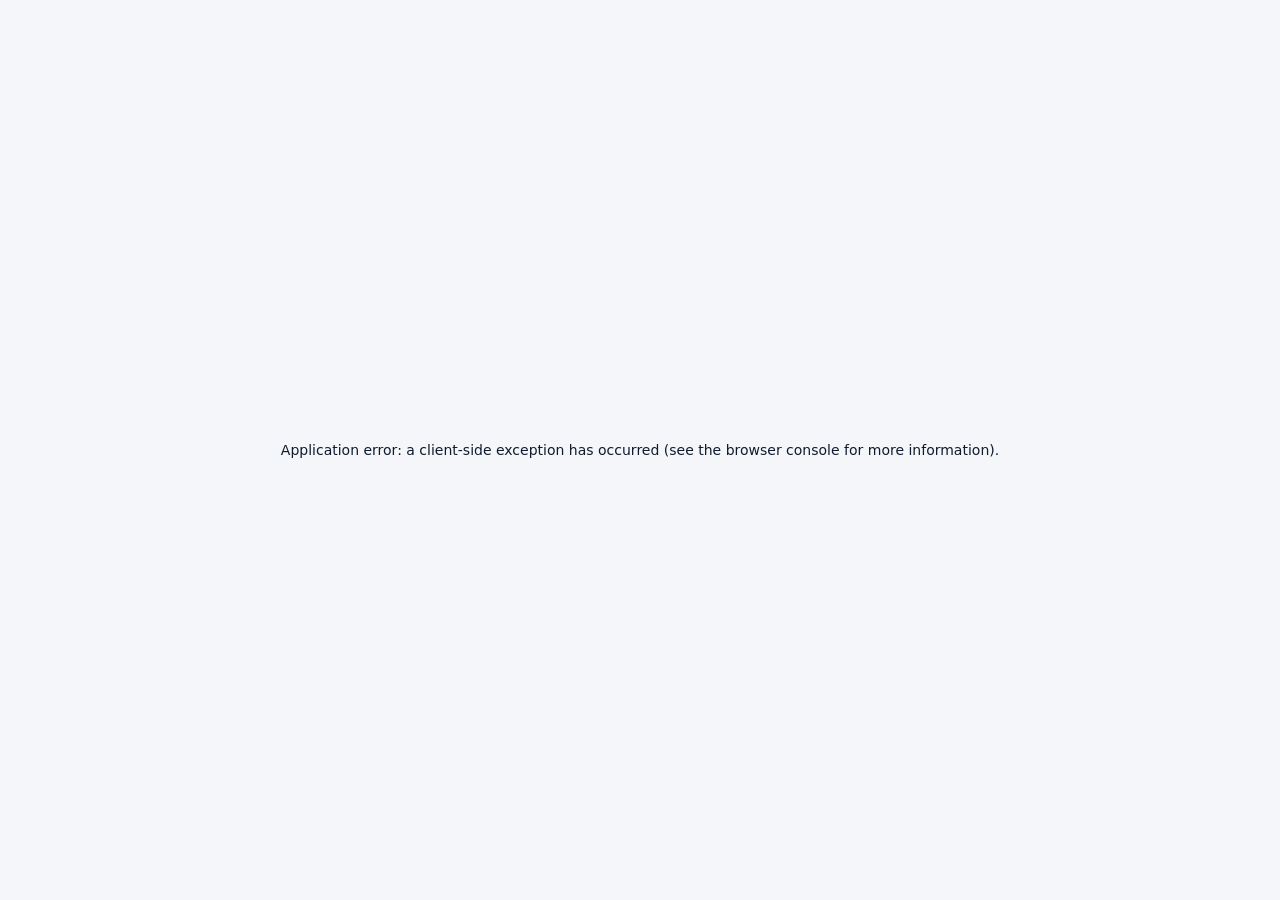
==== GestorFPQRS — Gestión de Casos Financieros.html @ 2f2c020e "login" ====
<!DOCTYPE html>
<!-- saved from url=(0059)https://fpqrslab.estrategiasegura.com/case-management-inbox -->
<html lang="es" class="__variable_a11773"><head><meta http-equiv="Content-Type" content="text/html; charset=UTF-8"><meta name="viewport" content="width=device-width, initial-scale=1"><link rel="preload" href="https://fpqrslab.estrategiasegura.com/_next/static/media/636a5ac981f94f8b-s.p.woff2" as="font" crossorigin="" type="font/woff2"><link rel="preload" as="image" imagesrcset="/_next/image?url=%2Fassets%2Fimages%2Fapp_logo.png&amp;w=32&amp;q=85 1x, /_next/image?url=%2Fassets%2Fimages%2Fapp_logo.png&amp;w=64&amp;q=85 2x"><link rel="stylesheet" href="./GestorFPQRS — Gestión de Casos Financieros_files/644c2c38c0be1886.css" data-precedence="next"><link rel="preload" as="script" fetchpriority="low" href="./GestorFPQRS — Gestión de Casos Financieros_files/webpack-1c0bdf33482018d6.js.descarga"><script src="./GestorFPQRS — Gestión de Casos Financieros_files/4bd1b696-4bf0c4974950e890.js.descarga" async=""></script><script src="./GestorFPQRS — Gestión de Casos Financieros_files/517-26c36d211543a0f2.js.descarga" async=""></script><script src="./GestorFPQRS — Gestión de Casos Financieros_files/main-app-c98ea899260222ab.js.descarga" async=""></script><script src="./GestorFPQRS — Gestión de Casos Financieros_files/837-078e3caa2aa4d995.js.descarga" async=""></script><script src="./GestorFPQRS — Gestión de Casos Financieros_files/not-found-53e344acbd4dc139.js.descarga" async=""></script><script src="./GestorFPQRS — Gestión de Casos Financieros_files/58-d23143e69ac09919.js.descarga" async=""></script><script type="module" async="" src="./GestorFPQRS — Gestión de Casos Financieros_files/rocket-web.js.descarga"></script><meta name="next-size-adjust" content=""><title>GestorFPQRS — Gestión de Casos Financieros</title><meta name="description" content="Sistema de gestión FPQRS para entidades financieras y cooperativas. Registre, asigne y cierre casos con trazabilidad completa y control de SLA."><link rel="icon" href="https://fpqrslab.estrategiasegura.com/favicon.ico" type="image/x-icon"><script src="./GestorFPQRS — Gestión de Casos Financieros_files/polyfills-42372ed130431b0a.js.descarga" nomodule=""></script><script src="chrome-extension://liecbddmkiiihnedobmlmillhodjkdmb/js/recordConsoleEvents.js"></script><style data-styled="active" data-styled-version="5.3.10"></style></head><body class="__className_a11773" data-demoway-document-id="ugjpzle4yl3glqmfni6zlri9"><div class="flex h-screen overflow-hidden bg-background"><aside class="flex flex-col bg-primary text-primary-foreground sidebar-transition shrink-0 relative z-20" style="width: 240px;"><div class="flex items-center gap-3 px-4 py-5 border-b border-white/10 overflow-hidden"><div class="shrink-0"><div class="flex items-center"><img alt="Logo" width="32" height="32" decoding="async" data-nimg="1" class="flex-shrink-0" style="color:transparent" srcset="/_next/image?url=%2Fassets%2Fimages%2Fapp_logo.png&amp;w=32&amp;q=85 1x, /_next/image?url=%2Fassets%2Fimages%2Fapp_logo.png&amp;w=64&amp;q=85 2x" src="./GestorFPQRS — Gestión de Casos Financieros_files/image"></div></div><span class="font-bold text-base tracking-tight whitespace-nowrap text-primary-foreground">GestorFPQRS</span></div><nav class="flex-1 py-4 overflow-hidden"><div class="mb-4"><p class="text-[10px] font-600 tracking-widest uppercase text-white/40 px-4 mb-2">Operación</p><a class="flex items-center gap-3 mx-2 px-3 py-2.5 rounded-lg mb-0.5 transition-all duration-150 relative group bg-white/15 text-white font-600" href="https://fpqrslab.estrategiasegura.com/case-management-inbox"><span class="shrink-0"><svg xmlns="http://www.w3.org/2000/svg" width="20" height="20" viewBox="0 0 24 24" fill="none" stroke="currentColor" stroke-width="2" stroke-linecap="round" stroke-linejoin="round" class="lucide lucide-folder-open" aria-hidden="true"><path d="m6 14 1.5-2.9A2 2 0 0 1 9.24 10H20a2 2 0 0 1 1.94 2.5l-1.54 6a2 2 0 0 1-1.95 1.5H4a2 2 0 0 1-2-2V5a2 2 0 0 1 2-2h3.9a2 2 0 0 1 1.69.9l.81 1.2a2 2 0 0 0 1.67.9H18a2 2 0 0 1 2 2v2"></path></svg></span><span class="text-sm whitespace-nowrap overflow-hidden text-ellipsis">Bandeja de Casos</span><span class="ml-auto bg-red-500 text-white text-[10px] font-700 rounded-full min-w-[18px] h-[18px] flex items-center justify-center px-1">5</span></a><a class="flex items-center gap-3 mx-2 px-3 py-2.5 rounded-lg mb-0.5 transition-all duration-150 relative group text-white/70 hover:bg-white/8 hover:text-white" href="https://fpqrslab.estrategiasegura.com/case-detail"><span class="shrink-0"><svg xmlns="http://www.w3.org/2000/svg" width="20" height="20" viewBox="0 0 24 24" fill="none" stroke="currentColor" stroke-width="2" stroke-linecap="round" stroke-linejoin="round" class="lucide lucide-file-text" aria-hidden="true"><path d="M6 22a2 2 0 0 1-2-2V4a2 2 0 0 1 2-2h8a2.4 2.4 0 0 1 1.704.706l3.588 3.588A2.4 2.4 0 0 1 20 8v12a2 2 0 0 1-2 2z"></path><path d="M14 2v5a1 1 0 0 0 1 1h5"></path><path d="M10 9H8"></path><path d="M16 13H8"></path><path d="M16 17H8"></path></svg></span><span class="text-sm whitespace-nowrap overflow-hidden text-ellipsis">Detalle de Caso</span></a><a class="flex items-center gap-3 mx-2 px-3 py-2.5 rounded-lg mb-0.5 transition-all duration-150 relative group text-white/70 hover:bg-white/8 hover:text-white" href="https://fpqrslab.estrategiasegura.com/fpqrs-registration-form"><span class="shrink-0"><svg xmlns="http://www.w3.org/2000/svg" width="20" height="20" viewBox="0 0 24 24" fill="none" stroke="currentColor" stroke-width="2" stroke-linecap="round" stroke-linejoin="round" class="lucide lucide-list-checks" aria-hidden="true"><path d="M13 5h8"></path><path d="M13 12h8"></path><path d="M13 19h8"></path><path d="m3 17 2 2 4-4"></path><path d="m3 7 2 2 4-4"></path></svg></span><span class="text-sm whitespace-nowrap overflow-hidden text-ellipsis">Registrar FPQRS</span></a><a class="flex items-center gap-3 mx-2 px-3 py-2.5 rounded-lg mb-0.5 transition-all duration-150 relative group text-white/70 hover:bg-white/8 hover:text-white" href="https://fpqrslab.estrategiasegura.com/operator-case-creation"><span class="shrink-0"><svg xmlns="http://www.w3.org/2000/svg" width="20" height="20" viewBox="0 0 24 24" fill="none" stroke="currentColor" stroke-width="2" stroke-linecap="round" stroke-linejoin="round" class="lucide lucide-square-plus" aria-hidden="true"><rect width="18" height="18" x="3" y="3" rx="2"></rect><path d="M8 12h8"></path><path d="M12 8v8"></path></svg></span><span class="text-sm whitespace-nowrap overflow-hidden text-ellipsis">Crear Caso (Operador)</span></a><a class="flex items-center gap-3 mx-2 px-3 py-2.5 rounded-lg mb-0.5 transition-all duration-150 relative group text-white/70 hover:bg-white/8 hover:text-white" href="https://fpqrslab.estrategiasegura.com/metrics"><span class="shrink-0"><svg xmlns="http://www.w3.org/2000/svg" width="20" height="20" viewBox="0 0 24 24" fill="none" stroke="currentColor" stroke-width="2" stroke-linecap="round" stroke-linejoin="round" class="lucide lucide-chart-no-axes-column" aria-hidden="true"><path d="M5 21v-6"></path><path d="M12 21V3"></path><path d="M19 21V9"></path></svg></span><span class="text-sm whitespace-nowrap overflow-hidden text-ellipsis">Métricas</span></a><a class="flex items-center gap-3 mx-2 px-3 py-2.5 rounded-lg mb-0.5 transition-all duration-150 relative group text-white/70 hover:bg-white/8 hover:text-white" href="https://fpqrslab.estrategiasegura.com/analytics"><span class="shrink-0"><svg xmlns="http://www.w3.org/2000/svg" width="20" height="20" viewBox="0 0 24 24" fill="none" stroke="currentColor" stroke-width="2" stroke-linecap="round" stroke-linejoin="round" class="lucide lucide-trending-up" aria-hidden="true"><path d="M16 7h6v6"></path><path d="m22 7-8.5 8.5-5-5L2 17"></path></svg></span><span class="text-sm whitespace-nowrap overflow-hidden text-ellipsis">Analítica</span></a><a class="flex items-center gap-3 mx-2 px-3 py-2.5 rounded-lg mb-0.5 transition-all duration-150 relative group text-white/70 hover:bg-white/8 hover:text-white" href="https://fpqrslab.estrategiasegura.com/case-export"><span class="shrink-0"><svg xmlns="http://www.w3.org/2000/svg" width="20" height="20" viewBox="0 0 24 24" fill="none" stroke="currentColor" stroke-width="2" stroke-linecap="round" stroke-linejoin="round" class="lucide lucide-download" aria-hidden="true"><path d="M12 15V3"></path><path d="M21 15v4a2 2 0 0 1-2 2H5a2 2 0 0 1-2-2v-4"></path><path d="m7 10 5 5 5-5"></path></svg></span><span class="text-sm whitespace-nowrap overflow-hidden text-ellipsis">Exportar Casos</span></a></div><div class="mb-4"><p class="text-[10px] font-600 tracking-widest uppercase text-white/40 px-4 mb-2">Administración</p><a class="flex items-center gap-3 mx-2 px-3 py-2.5 rounded-lg mb-0.5 transition-all duration-150 relative group text-white/70 hover:bg-white/8 hover:text-white" href="https://fpqrslab.estrategiasegura.com/audit-trail"><span class="shrink-0"><svg xmlns="http://www.w3.org/2000/svg" width="20" height="20" viewBox="0 0 24 24" fill="none" stroke="currentColor" stroke-width="2" stroke-linecap="round" stroke-linejoin="round" class="lucide lucide-shield-check" aria-hidden="true"><path d="M20 13c0 5-3.5 7.5-7.66 8.95a1 1 0 0 1-.67-.01C7.5 20.5 4 18 4 13V6a1 1 0 0 1 1-1c2 0 4.5-1.2 6.24-2.72a1.17 1.17 0 0 1 1.52 0C14.51 3.81 17 5 19 5a1 1 0 0 1 1 1z"></path><path d="m9 12 2 2 4-4"></path></svg></span><span class="text-sm whitespace-nowrap overflow-hidden text-ellipsis">Auditoría</span></a><a class="flex items-center gap-3 mx-2 px-3 py-2.5 rounded-lg mb-0.5 transition-all duration-150 relative group text-white/70 hover:bg-white/8 hover:text-white" href="https://fpqrslab.estrategiasegura.com/parameter-administration"><span class="shrink-0"><svg xmlns="http://www.w3.org/2000/svg" width="20" height="20" viewBox="0 0 24 24" fill="none" stroke="currentColor" stroke-width="2" stroke-linecap="round" stroke-linejoin="round" class="lucide lucide-settings" aria-hidden="true"><path d="M9.671 4.136a2.34 2.34 0 0 1 4.659 0 2.34 2.34 0 0 0 3.319 1.915 2.34 2.34 0 0 1 2.33 4.033 2.34 2.34 0 0 0 0 3.831 2.34 2.34 0 0 1-2.33 4.033 2.34 2.34 0 0 0-3.319 1.915 2.34 2.34 0 0 1-4.659 0 2.34 2.34 0 0 0-3.32-1.915 2.34 2.34 0 0 1-2.33-4.033 2.34 2.34 0 0 0 0-3.831A2.34 2.34 0 0 1 6.35 6.051a2.34 2.34 0 0 0 3.319-1.915"></path><circle cx="12" cy="12" r="3"></circle></svg></span><span class="text-sm whitespace-nowrap overflow-hidden text-ellipsis">Parametrización</span></a><a class="flex items-center gap-3 mx-2 px-3 py-2.5 rounded-lg mb-0.5 transition-all duration-150 relative group text-white/70 hover:bg-white/8 hover:text-white" href="https://fpqrslab.estrategiasegura.com/parametros-alternativos"><span class="shrink-0"><svg xmlns="http://www.w3.org/2000/svg" width="20" height="20" viewBox="0 0 24 24" fill="none" stroke="currentColor" stroke-width="2" stroke-linecap="round" stroke-linejoin="round" class="lucide lucide-flask-conical" aria-hidden="true"><path d="M14 2v6a2 2 0 0 0 .245.96l5.51 10.08A2 2 0 0 1 18 22H6a2 2 0 0 1-1.755-2.96l5.51-10.08A2 2 0 0 0 10 8V2"></path><path d="M6.453 15h11.094"></path><path d="M8.5 2h7"></path></svg></span><span class="text-sm whitespace-nowrap overflow-hidden text-ellipsis">Parámetros Alt.</span></a><a class="flex items-center gap-3 mx-2 px-3 py-2.5 rounded-lg mb-0.5 transition-all duration-150 relative group text-white/70 hover:bg-white/8 hover:text-white" href="https://fpqrslab.estrategiasegura.com/modelo-categoria-responsable"><span class="shrink-0"><svg xmlns="http://www.w3.org/2000/svg" width="20" height="20" viewBox="0 0 24 24" fill="none" stroke="currentColor" stroke-width="2" stroke-linecap="round" stroke-linejoin="round" class="lucide lucide-book-open" aria-hidden="true"><path d="M12 7v14"></path><path d="M3 18a1 1 0 0 1-1-1V4a1 1 0 0 1 1-1h5a4 4 0 0 1 4 4 4 4 0 0 1 4-4h5a1 1 0 0 1 1 1v13a1 1 0 0 1-1 1h-6a3 3 0 0 0-3 3 3 3 0 0 0-3-3z"></path></svg></span><span class="text-sm whitespace-nowrap overflow-hidden text-ellipsis">Modelo Cat. Resp.</span></a></div></nav><div class="border-t border-white/10 p-3 space-y-1"><button class="flex items-center gap-3 w-full px-3 py-2.5 rounded-lg text-white/70 hover:bg-white/8 hover:text-white transition-all duration-150 group relative"><svg xmlns="http://www.w3.org/2000/svg" width="18" height="18" viewBox="0 0 24 24" fill="none" stroke="currentColor" stroke-width="2" stroke-linecap="round" stroke-linejoin="round" class="lucide lucide-bell shrink-0" aria-hidden="true"><path d="M10.268 21a2 2 0 0 0 3.464 0"></path><path d="M3.262 15.326A1 1 0 0 0 4 17h16a1 1 0 0 0 .74-1.673C19.41 13.956 18 12.499 18 8A6 6 0 0 0 6 8c0 4.499-1.411 5.956-2.738 7.326"></path></svg><span class="text-sm">Notificaciones</span></button><div class="flex items-center gap-3 px-3 py-2.5 overflow-hidden"><div class="w-7 h-7 rounded-full bg-white/20 flex items-center justify-center shrink-0"><svg xmlns="http://www.w3.org/2000/svg" width="14" height="14" viewBox="0 0 24 24" fill="none" stroke="currentColor" stroke-width="2" stroke-linecap="round" stroke-linejoin="round" class="lucide lucide-user text-white" aria-hidden="true"><path d="M19 21v-2a4 4 0 0 0-4-4H9a4 4 0 0 0-4 4v2"></path><circle cx="12" cy="7" r="4"></circle></svg></div><div class="flex-1 min-w-0"><p class="text-xs font-600 text-white truncate">Sofía Martínez</p><p class="text-[10px] text-white/50 truncate">Administrador</p></div></div><a class="flex items-center gap-3 w-full px-3 py-2 rounded-lg text-white/60 hover:bg-white/8 hover:text-white transition-all duration-150 group relative" href="https://fpqrslab.estrategiasegura.com/sign-up-login-screen"><svg xmlns="http://www.w3.org/2000/svg" width="16" height="16" viewBox="0 0 24 24" fill="none" stroke="currentColor" stroke-width="2" stroke-linecap="round" stroke-linejoin="round" class="lucide lucide-log-out shrink-0" aria-hidden="true"><path d="m16 17 5-5-5-5"></path><path d="M21 12H9"></path><path d="M9 21H5a2 2 0 0 1-2-2V5a2 2 0 0 1 2-2h4"></path></svg><span class="text-xs">Cerrar sesión</span></a></div><button class="absolute -right-3 top-6 w-6 h-6 bg-card border border-border rounded-full flex items-center justify-center shadow-card hover:shadow-card-md transition-all duration-150 z-30" aria-label="Colapsar menú"><svg xmlns="http://www.w3.org/2000/svg" width="12" height="12" viewBox="0 0 24 24" fill="none" stroke="currentColor" stroke-width="2" stroke-linecap="round" stroke-linejoin="round" class="lucide lucide-chevron-left text-muted-foreground" aria-hidden="true"><path d="m15 18-6-6 6-6"></path></svg></button></aside><main class="flex-1 overflow-y-auto transition-all duration-300" style="min-width:0"><div class="px-6 py-6 max-w-screen-2xl mx-auto"><div class="flex items-start justify-between mb-6"><div><h1 class="text-2xl font-700 text-foreground">Bandeja de Casos</h1><p class="text-sm text-muted-foreground mt-0.5">Gestión de casos FPQRS — Actualizado: 07/05/2026 00:18</p></div><div class="flex items-center gap-2"><button class="flex items-center gap-2 border border-border bg-card text-muted-foreground px-3 py-2 rounded-lg text-sm font-500 hover:text-foreground hover:border-primary/40 transition-all"><svg xmlns="http://www.w3.org/2000/svg" width="14" height="14" viewBox="0 0 24 24" fill="none" stroke="currentColor" stroke-width="2" stroke-linecap="round" stroke-linejoin="round" class="lucide lucide-download" aria-hidden="true"><path d="M12 15V3"></path><path d="M21 15v4a2 2 0 0 1-2 2H5a2 2 0 0 1-2-2v-4"></path><path d="m7 10 5 5 5-5"></path></svg>Exportar</button><button class="flex items-center gap-2 border border-border bg-card text-muted-foreground px-3 py-2 rounded-lg text-sm font-500 hover:text-foreground hover:border-primary/40 transition-all"><svg xmlns="http://www.w3.org/2000/svg" width="14" height="14" viewBox="0 0 24 24" fill="none" stroke="currentColor" stroke-width="2" stroke-linecap="round" stroke-linejoin="round" class="lucide lucide-refresh-cw" aria-hidden="true"><path d="M3 12a9 9 0 0 1 9-9 9.75 9.75 0 0 1 6.74 2.74L21 8"></path><path d="M21 3v5h-5"></path><path d="M21 12a9 9 0 0 1-9 9 9.75 9.75 0 0 1-6.74-2.74L3 16"></path><path d="M8 16H3v5"></path></svg>Actualizar</button></div></div><div class="grid grid-cols-2 lg:grid-cols-4 gap-4 mb-6"><div class="bg-card rounded-xl border border-primary/20 shadow-card p-4 card-hover "><div class="flex items-start justify-between mb-3"><div class="w-9 h-9 rounded-lg bg-primary/8 flex items-center justify-center text-primary"><svg xmlns="http://www.w3.org/2000/svg" width="20" height="20" viewBox="0 0 24 24" fill="none" stroke="currentColor" stroke-width="2" stroke-linecap="round" stroke-linejoin="round" class="lucide lucide-folder" aria-hidden="true"><path d="M20 20a2 2 0 0 0 2-2V8a2 2 0 0 0-2-2h-7.9a2 2 0 0 1-1.69-.9L9.6 3.9A2 2 0 0 0 7.93 3H4a2 2 0 0 0-2 2v13a2 2 0 0 0 2 2Z"></path></svg></div></div><p class="text-2xl font-700 font-tabular text-primary">125</p><p class="text-xs font-600 text-foreground mt-0.5">Casos activos</p><p class="text-[11px] text-muted-foreground mt-0.5">En proceso de gestión</p></div><div class="bg-card rounded-xl border border-red-200 shadow-card p-4 card-hover ring-1 ring-red-200"><div class="flex items-start justify-between mb-3"><div class="w-9 h-9 rounded-lg bg-red-50 flex items-center justify-center text-red-600"><svg xmlns="http://www.w3.org/2000/svg" width="20" height="20" viewBox="0 0 24 24" fill="none" stroke="currentColor" stroke-width="2" stroke-linecap="round" stroke-linejoin="round" class="lucide lucide-triangle-alert" aria-hidden="true"><path d="m21.73 18-8-14a2 2 0 0 0-3.48 0l-8 14A2 2 0 0 0 4 21h16a2 2 0 0 0 1.73-3"></path><path d="M12 9v4"></path><path d="M12 17h.01"></path></svg></div><span class="w-2 h-2 rounded-full bg-red-500 animate-pulse"></span></div><p class="text-2xl font-700 font-tabular text-red-600">111</p><p class="text-xs font-600 text-foreground mt-0.5">SLA vencido</p><p class="text-[11px] text-muted-foreground mt-0.5">Requieren atención urgente</p></div><div class="bg-card rounded-xl border border-amber-200 shadow-card p-4 card-hover "><div class="flex items-start justify-between mb-3"><div class="w-9 h-9 rounded-lg bg-amber-50 flex items-center justify-center text-amber-600"><svg xmlns="http://www.w3.org/2000/svg" width="20" height="20" viewBox="0 0 24 24" fill="none" stroke="currentColor" stroke-width="2" stroke-linecap="round" stroke-linejoin="round" class="lucide lucide-clock" aria-hidden="true"><circle cx="12" cy="12" r="10"></circle><path d="M12 6v6l4 2"></path></svg></div></div><p class="text-2xl font-700 font-tabular text-amber-600">2</p><p class="text-xs font-600 text-foreground mt-0.5">Próximos a vencer</p><p class="text-[11px] text-muted-foreground mt-0.5">Vencen en las próximas 24 horas</p></div><div class="bg-card rounded-xl border border-green-200 shadow-card p-4 card-hover "><div class="flex items-start justify-between mb-3"><div class="w-9 h-9 rounded-lg bg-green-50 flex items-center justify-center text-accent"><svg xmlns="http://www.w3.org/2000/svg" width="20" height="20" viewBox="0 0 24 24" fill="none" stroke="currentColor" stroke-width="2" stroke-linecap="round" stroke-linejoin="round" class="lucide lucide-circle-check-big" aria-hidden="true"><path d="M21.801 10A10 10 0 1 1 17 3.335"></path><path d="m9 11 3 3L22 4"></path></svg></div></div><p class="text-2xl font-700 font-tabular text-accent">1</p><p class="text-xs font-600 text-foreground mt-0.5">Cerrados hoy</p><p class="text-[11px] text-muted-foreground mt-0.5">Resueltos en el día</p></div></div><div class="bg-card rounded-xl shadow-card border border-border mb-4"><div class="px-4 py-3 flex flex-wrap items-center gap-3 border-b border-border"><div class="relative flex-1 min-w-[200px]"><svg xmlns="http://www.w3.org/2000/svg" width="14" height="14" viewBox="0 0 24 24" fill="none" stroke="currentColor" stroke-width="2" stroke-linecap="round" stroke-linejoin="round" class="lucide lucide-search absolute left-3 top-1/2 -translate-y-1/2 text-muted-foreground" aria-hidden="true"><path d="m21 21-4.34-4.34"></path><circle cx="11" cy="11" r="8"></circle></svg><input type="text" placeholder="Buscar por radicado o nombre del asociado..." class="w-full h-9 pl-8 pr-3 rounded-lg border border-border bg-background text-sm text-foreground outline-none focus:border-primary focus:ring-1 focus:ring-primary/20" value=""></div><button class="flex items-center gap-2 px-3 py-2 rounded-lg border text-sm font-500 transition-all border-border text-muted-foreground hover:text-foreground"><svg xmlns="http://www.w3.org/2000/svg" width="14" height="14" viewBox="0 0 24 24" fill="none" stroke="currentColor" stroke-width="2" stroke-linecap="round" stroke-linejoin="round" class="lucide lucide-funnel" aria-hidden="true"><path d="M10 20a1 1 0 0 0 .553.895l2 1A1 1 0 0 0 14 21v-7a2 2 0 0 1 .517-1.341L21.74 4.67A1 1 0 0 0 21 3H3a1 1 0 0 0-.742 1.67l7.225 7.989A2 2 0 0 1 10 14z"></path></svg>Filtros</button></div><div class="overflow-x-auto"><table class="w-full"><thead><tr class="border-b border-border bg-muted/20"><th class="px-3 py-3 text-left text-[10px] font-600 uppercase tracking-wide text-muted-foreground whitespace-nowrap cursor-pointer hover:text-foreground select-none"><span class="flex items-center gap-1">Radicado<svg xmlns="http://www.w3.org/2000/svg" width="12" height="12" viewBox="0 0 24 24" fill="none" stroke="currentColor" stroke-width="2" stroke-linecap="round" stroke-linejoin="round" class="lucide lucide-chevron-down text-muted-foreground/40" aria-hidden="true"><path d="m6 9 6 6 6-6"></path></svg></span></th><th class="px-3 py-3 text-left text-[10px] font-600 uppercase tracking-wide text-muted-foreground whitespace-nowrap cursor-pointer hover:text-foreground select-none"><span class="flex items-center gap-1">Fecha Rad.<svg xmlns="http://www.w3.org/2000/svg" width="12" height="12" viewBox="0 0 24 24" fill="none" stroke="currentColor" stroke-width="2" stroke-linecap="round" stroke-linejoin="round" class="lucide lucide-chevron-down text-primary" aria-hidden="true"><path d="m6 9 6 6 6-6"></path></svg></span></th><th class="px-3 py-3 text-left text-[10px] font-600 uppercase tracking-wide text-muted-foreground whitespace-nowrap cursor-pointer hover:text-foreground select-none"><span class="flex items-center gap-1">Tipo<svg xmlns="http://www.w3.org/2000/svg" width="12" height="12" viewBox="0 0 24 24" fill="none" stroke="currentColor" stroke-width="2" stroke-linecap="round" stroke-linejoin="round" class="lucide lucide-chevron-down text-muted-foreground/40" aria-hidden="true"><path d="m6 9 6 6 6-6"></path></svg></span></th><th class="px-3 py-3 text-left text-[10px] font-600 uppercase tracking-wide text-muted-foreground whitespace-nowrap cursor-pointer hover:text-foreground select-none"><span class="flex items-center gap-1">Servicio<svg xmlns="http://www.w3.org/2000/svg" width="12" height="12" viewBox="0 0 24 24" fill="none" stroke="currentColor" stroke-width="2" stroke-linecap="round" stroke-linejoin="round" class="lucide lucide-chevron-down text-muted-foreground/40" aria-hidden="true"><path d="m6 9 6 6 6-6"></path></svg></span></th><th class="px-3 py-3 text-left text-[10px] font-600 uppercase tracking-wide text-muted-foreground whitespace-nowrap cursor-pointer hover:text-foreground select-none"><span class="flex items-center gap-1">Categoría<svg xmlns="http://www.w3.org/2000/svg" width="12" height="12" viewBox="0 0 24 24" fill="none" stroke="currentColor" stroke-width="2" stroke-linecap="round" stroke-linejoin="round" class="lucide lucide-chevron-down text-muted-foreground/40" aria-hidden="true"><path d="m6 9 6 6 6-6"></path></svg></span></th><th class="px-3 py-3 text-left text-[10px] font-600 uppercase tracking-wide text-muted-foreground whitespace-nowrap cursor-pointer hover:text-foreground select-none"><span class="flex items-center gap-1">Subcategoría<svg xmlns="http://www.w3.org/2000/svg" width="12" height="12" viewBox="0 0 24 24" fill="none" stroke="currentColor" stroke-width="2" stroke-linecap="round" stroke-linejoin="round" class="lucide lucide-chevron-down text-muted-foreground/40" aria-hidden="true"><path d="m6 9 6 6 6-6"></path></svg></span></th><th class="px-3 py-3 text-left text-[10px] font-600 uppercase tracking-wide text-muted-foreground whitespace-nowrap cursor-pointer hover:text-foreground select-none"><span class="flex items-center gap-1">Asociado<svg xmlns="http://www.w3.org/2000/svg" width="12" height="12" viewBox="0 0 24 24" fill="none" stroke="currentColor" stroke-width="2" stroke-linecap="round" stroke-linejoin="round" class="lucide lucide-chevron-down text-muted-foreground/40" aria-hidden="true"><path d="m6 9 6 6 6-6"></path></svg></span></th><th class="px-3 py-3 text-left text-[10px] font-600 uppercase tracking-wide text-muted-foreground whitespace-nowrap cursor-pointer hover:text-foreground select-none"><span class="flex items-center gap-1">Responsable<svg xmlns="http://www.w3.org/2000/svg" width="12" height="12" viewBox="0 0 24 24" fill="none" stroke="currentColor" stroke-width="2" stroke-linecap="round" stroke-linejoin="round" class="lucide lucide-chevron-down text-muted-foreground/40" aria-hidden="true"><path d="m6 9 6 6 6-6"></path></svg></span></th><th class="px-3 py-3 text-left text-[10px] font-600 uppercase tracking-wide text-muted-foreground whitespace-nowrap cursor-pointer hover:text-foreground select-none"><span class="flex items-center gap-1">Prioridad<svg xmlns="http://www.w3.org/2000/svg" width="12" height="12" viewBox="0 0 24 24" fill="none" stroke="currentColor" stroke-width="2" stroke-linecap="round" stroke-linejoin="round" class="lucide lucide-chevron-down text-muted-foreground/40" aria-hidden="true"><path d="m6 9 6 6 6-6"></path></svg></span></th><th class="px-3 py-3 text-left text-[10px] font-600 uppercase tracking-wide text-muted-foreground whitespace-nowrap cursor-pointer hover:text-foreground select-none"><span class="flex items-center gap-1">Estado<svg xmlns="http://www.w3.org/2000/svg" width="12" height="12" viewBox="0 0 24 24" fill="none" stroke="currentColor" stroke-width="2" stroke-linecap="round" stroke-linejoin="round" class="lucide lucide-chevron-down text-muted-foreground/40" aria-hidden="true"><path d="m6 9 6 6 6-6"></path></svg></span></th><th class="px-3 py-3 text-left text-[10px] font-600 uppercase tracking-wide text-muted-foreground whitespace-nowrap cursor-pointer hover:text-foreground select-none"><span class="flex items-center gap-1">Límite SLA<svg xmlns="http://www.w3.org/2000/svg" width="12" height="12" viewBox="0 0 24 24" fill="none" stroke="currentColor" stroke-width="2" stroke-linecap="round" stroke-linejoin="round" class="lucide lucide-chevron-down text-muted-foreground/40" aria-hidden="true"><path d="m6 9 6 6 6-6"></path></svg></span></th><th class="px-3 py-3 text-left text-[10px] font-600 uppercase tracking-wide text-muted-foreground whitespace-nowrap cursor-pointer hover:text-foreground select-none"><span class="flex items-center gap-1">Semáforo<svg xmlns="http://www.w3.org/2000/svg" width="12" height="12" viewBox="0 0 24 24" fill="none" stroke="currentColor" stroke-width="2" stroke-linecap="round" stroke-linejoin="round" class="lucide lucide-chevron-down text-muted-foreground/40" aria-hidden="true"><path d="m6 9 6 6 6-6"></path></svg></span></th><th class="px-3 py-3 text-right text-[10px] font-600 uppercase tracking-wide text-muted-foreground w-16">Acción</th></tr></thead><tbody><tr class="border-b border-border last:border-0 hover:bg-muted/30 transition-colors duration-100 "><td class="px-3 py-3"><span class="text-xs font-600 text-primary font-tabular whitespace-nowrap">FPQRS-2026-04758</span></td><td class="px-3 py-3"><span class="text-xs text-muted-foreground font-tabular whitespace-nowrap">07/05/2026</span></td><td class="px-3 py-3"><span class="inline-flex items-center font-500 rounded-full whitespace-nowrap text-[10px] px-1.5 py-0.5 bg-emerald-50 text-emerald-700">Felicitación</span></td><td class="px-3 py-3"><span class="text-xs text-foreground whitespace-nowrap">Atención al Asociado</span></td><td class="px-3 py-3"><span class="text-xs text-foreground">Atención Presencial</span></td><td class="px-3 py-3"><span class="text-xs text-muted-foreground max-w-[120px] block truncate" title="Felicitación por excelente atención">Felicitación por excelente atención</span></td><td class="px-3 py-3"><span class="text-xs text-foreground font-500 max-w-[140px] block truncate" title="Sandra Milena Aguirre Torres">Sandra Milena Aguirre Torres</span></td><td class="px-3 py-3"><span class="text-xs text-muted-foreground max-w-[130px] block truncate" title="Valentina Ospina Ríos">Valentina Ospina Ríos</span></td><td class="px-3 py-3"><span class="inline-flex items-center font-500 rounded-full whitespace-nowrap text-[10px] px-1.5 py-0.5 priority-baja">Baja</span></td><td class="px-3 py-3"><span class="inline-flex items-center font-500 rounded-full whitespace-nowrap text-[10px] px-1.5 py-0.5 status-cerrado">Cerrado</span></td><td class="px-3 py-3"><span class="text-xs font-tabular whitespace-nowrap text-muted-foreground">09/05/2026</span></td><td class="px-3 py-3"><span class="inline-flex items-center font-500 rounded-full whitespace-nowrap text-[10px] px-1.5 py-0.5 sla-gris"><span class="w-1.5 h-1.5 rounded-full mr-1.5 bg-slate-400"></span>Cerrado</span></td><td class="px-3 py-3"><a class="p-1.5 rounded-lg hover:bg-primary/10 text-muted-foreground hover:text-primary transition-all duration-150 inline-flex items-center justify-center" title="Ver detalle del caso" href="https://fpqrslab.estrategiasegura.com/case-detail"><svg xmlns="http://www.w3.org/2000/svg" width="14" height="14" viewBox="0 0 24 24" fill="none" stroke="currentColor" stroke-width="2" stroke-linecap="round" stroke-linejoin="round" class="lucide lucide-eye" aria-hidden="true"><path d="M2.062 12.348a1 1 0 0 1 0-.696 10.75 10.75 0 0 1 19.876 0 1 1 0 0 1 0 .696 10.75 10.75 0 0 1-19.876 0"></path><circle cx="12" cy="12" r="3"></circle></svg></a></td></tr><tr class="border-b border-border last:border-0 hover:bg-muted/30 transition-colors duration-100 bg-muted/10"><td class="px-3 py-3"><span class="text-xs font-600 text-primary font-tabular whitespace-nowrap">FPQRS-2026-04290</span></td><td class="px-3 py-3"><span class="text-xs text-muted-foreground font-tabular whitespace-nowrap">07/05/2026</span></td><td class="px-3 py-3"><span class="inline-flex items-center font-500 rounded-full whitespace-nowrap text-[10px] px-1.5 py-0.5 bg-purple-50 text-purple-700">Sugerencia</span></td><td class="px-3 py-3"><span class="text-xs text-foreground whitespace-nowrap">Pagos y Transferencias</span></td><td class="px-3 py-3"><span class="text-xs text-foreground">Transferencias Nacionales</span></td><td class="px-3 py-3"><span class="text-xs text-muted-foreground max-w-[120px] block truncate" title="Comprobante de transferencia">Comprobante de transferencia</span></td><td class="px-3 py-3"><span class="text-xs text-foreground font-500 max-w-[140px] block truncate" title="Yolanda Cecilia Prada Niño">Yolanda Cecilia Prada Niño</span></td><td class="px-3 py-3"><span class="text-xs text-muted-foreground max-w-[130px] block truncate" title="Jorge Iván Castillo">Jorge Iván Castillo</span></td><td class="px-3 py-3"><span class="inline-flex items-center font-500 rounded-full whitespace-nowrap text-[10px] px-1.5 py-0.5 priority-baja">Baja</span></td><td class="px-3 py-3"><span class="inline-flex items-center font-500 rounded-full whitespace-nowrap text-[10px] px-1.5 py-0.5 status-radicado">Radicado</span></td><td class="px-3 py-3"><span class="text-xs font-tabular whitespace-nowrap text-muted-foreground">08/05/2026</span></td><td class="px-3 py-3"><span class="inline-flex items-center font-500 rounded-full whitespace-nowrap text-[10px] px-1.5 py-0.5 sla-verde"><span class="w-1.5 h-1.5 rounded-full mr-1.5 bg-accent"></span>En tiempo</span></td><td class="px-3 py-3"><a class="p-1.5 rounded-lg hover:bg-primary/10 text-muted-foreground hover:text-primary transition-all duration-150 inline-flex items-center justify-center" title="Ver detalle del caso" href="https://fpqrslab.estrategiasegura.com/case-detail"><svg xmlns="http://www.w3.org/2000/svg" width="14" height="14" viewBox="0 0 24 24" fill="none" stroke="currentColor" stroke-width="2" stroke-linecap="round" stroke-linejoin="round" class="lucide lucide-eye" aria-hidden="true"><path d="M2.062 12.348a1 1 0 0 1 0-.696 10.75 10.75 0 0 1 19.876 0 1 1 0 0 1 0 .696 10.75 10.75 0 0 1-19.876 0"></path><circle cx="12" cy="12" r="3"></circle></svg></a></td></tr><tr class="border-b border-border last:border-0 hover:bg-muted/30 transition-colors duration-100 "><td class="px-3 py-3"><span class="text-xs font-600 text-primary font-tabular whitespace-nowrap">FPQRS-2026-04760</span></td><td class="px-3 py-3"><span class="text-xs text-muted-foreground font-tabular whitespace-nowrap">07/05/2026</span></td><td class="px-3 py-3"><span class="inline-flex items-center font-500 rounded-full whitespace-nowrap text-[10px] px-1.5 py-0.5 bg-purple-50 text-purple-700">Sugerencia</span></td><td class="px-3 py-3"><span class="text-xs text-foreground whitespace-nowrap">Canales Digitales</span></td><td class="px-3 py-3"><span class="text-xs text-foreground">App Móvil</span></td><td class="px-3 py-3"><span class="text-xs text-muted-foreground max-w-[120px] block truncate" title="Sugerencia de nueva funcionalidad en app">Sugerencia de nueva funcionalidad en app</span></td><td class="px-3 py-3"><span class="text-xs text-foreground font-500 max-w-[140px] block truncate" title="Andrés Camilo Rojas Velandia">Andrés Camilo Rojas Velandia</span></td><td class="px-3 py-3"><span class="text-xs text-muted-foreground max-w-[130px] block truncate" title="Iván Darío Zapata">Iván Darío Zapata</span></td><td class="px-3 py-3"><span class="inline-flex items-center font-500 rounded-full whitespace-nowrap text-[10px] px-1.5 py-0.5 priority-baja">Baja</span></td><td class="px-3 py-3"><span class="inline-flex items-center font-500 rounded-full whitespace-nowrap text-[10px] px-1.5 py-0.5 status-radicado">Radicado</span></td><td class="px-3 py-3"><span class="text-xs font-tabular whitespace-nowrap text-muted-foreground">12/05/2026</span></td><td class="px-3 py-3"><span class="inline-flex items-center font-500 rounded-full whitespace-nowrap text-[10px] px-1.5 py-0.5 sla-verde"><span class="w-1.5 h-1.5 rounded-full mr-1.5 bg-accent"></span>En tiempo</span></td><td class="px-3 py-3"><a class="p-1.5 rounded-lg hover:bg-primary/10 text-muted-foreground hover:text-primary transition-all duration-150 inline-flex items-center justify-center" title="Ver detalle del caso" href="https://fpqrslab.estrategiasegura.com/case-detail"><svg xmlns="http://www.w3.org/2000/svg" width="14" height="14" viewBox="0 0 24 24" fill="none" stroke="currentColor" stroke-width="2" stroke-linecap="round" stroke-linejoin="round" class="lucide lucide-eye" aria-hidden="true"><path d="M2.062 12.348a1 1 0 0 1 0-.696 10.75 10.75 0 0 1 19.876 0 1 1 0 0 1 0 .696 10.75 10.75 0 0 1-19.876 0"></path><circle cx="12" cy="12" r="3"></circle></svg></a></td></tr><tr class="border-b border-border last:border-0 hover:bg-muted/30 transition-colors duration-100 bg-muted/10"><td class="px-3 py-3"><span class="text-xs font-600 text-primary font-tabular whitespace-nowrap">FPQRS-2026-04510</span></td><td class="px-3 py-3"><span class="text-xs text-muted-foreground font-tabular whitespace-nowrap">07/05/2026</span></td><td class="px-3 py-3"><span class="inline-flex items-center font-500 rounded-full whitespace-nowrap text-[10px] px-1.5 py-0.5 bg-purple-50 text-purple-700">Sugerencia</span></td><td class="px-3 py-3"><span class="text-xs text-foreground whitespace-nowrap">Atención al Asociado</span></td><td class="px-3 py-3"><span class="text-xs text-foreground">Atención Virtual</span></td><td class="px-3 py-3"><span class="text-xs text-muted-foreground max-w-[120px] block truncate" title="Chat sin respuesta oportuna">Chat sin respuesta oportuna</span></td><td class="px-3 py-3"><span class="text-xs text-foreground font-500 max-w-[140px] block truncate" title="Beatriz Elena Montoya Arango">Beatriz Elena Montoya Arango</span></td><td class="px-3 py-3"><span class="text-xs text-muted-foreground max-w-[130px] block truncate" title="Patricia Inés Agudelo">Patricia Inés Agudelo</span></td><td class="px-3 py-3"><span class="inline-flex items-center font-500 rounded-full whitespace-nowrap text-[10px] px-1.5 py-0.5 priority-normal">Normal</span></td><td class="px-3 py-3"><span class="inline-flex items-center font-500 rounded-full whitespace-nowrap text-[10px] px-1.5 py-0.5 status-radicado">Radicado</span></td><td class="px-3 py-3"><span class="text-xs font-tabular whitespace-nowrap text-muted-foreground">08/05/2026</span></td><td class="px-3 py-3"><span class="inline-flex items-center font-500 rounded-full whitespace-nowrap text-[10px] px-1.5 py-0.5 sla-verde"><span class="w-1.5 h-1.5 rounded-full mr-1.5 bg-accent"></span>En tiempo</span></td><td class="px-3 py-3"><a class="p-1.5 rounded-lg hover:bg-primary/10 text-muted-foreground hover:text-primary transition-all duration-150 inline-flex items-center justify-center" title="Ver detalle del caso" href="https://fpqrslab.estrategiasegura.com/case-detail"><svg xmlns="http://www.w3.org/2000/svg" width="14" height="14" viewBox="0 0 24 24" fill="none" stroke="currentColor" stroke-width="2" stroke-linecap="round" stroke-linejoin="round" class="lucide lucide-eye" aria-hidden="true"><path d="M2.062 12.348a1 1 0 0 1 0-.696 10.75 10.75 0 0 1 19.876 0 1 1 0 0 1 0 .696 10.75 10.75 0 0 1-19.876 0"></path><circle cx="12" cy="12" r="3"></circle></svg></a></td></tr><tr class="border-b border-border last:border-0 hover:bg-muted/30 transition-colors duration-100 "><td class="px-3 py-3"><span class="text-xs font-600 text-primary font-tabular whitespace-nowrap">FPQRS-2026-04700</span></td><td class="px-3 py-3"><span class="text-xs text-muted-foreground font-tabular whitespace-nowrap">06/05/2026</span></td><td class="px-3 py-3"><span class="inline-flex items-center font-500 rounded-full whitespace-nowrap text-[10px] px-1.5 py-0.5 bg-purple-50 text-purple-700">Sugerencia</span></td><td class="px-3 py-3"><span class="text-xs text-foreground whitespace-nowrap">Canales Digitales</span></td><td class="px-3 py-3"><span class="text-xs text-foreground">Portal Web</span></td><td class="px-3 py-3"><span class="text-xs text-muted-foreground max-w-[120px] block truncate" title="Sugerencia de mejora en portal web">Sugerencia de mejora en portal web</span></td><td class="px-3 py-3"><span class="text-xs text-foreground font-500 max-w-[140px] block truncate" title="Patricia Inés Londoño Vélez">Patricia Inés Londoño Vélez</span></td><td class="px-3 py-3"><span class="text-xs text-muted-foreground max-w-[130px] block truncate" title="Iván Darío Zapata">Iván Darío Zapata</span></td><td class="px-3 py-3"><span class="inline-flex items-center font-500 rounded-full whitespace-nowrap text-[10px] px-1.5 py-0.5 priority-baja">Baja</span></td><td class="px-3 py-3"><span class="inline-flex items-center font-500 rounded-full whitespace-nowrap text-[10px] px-1.5 py-0.5 status-radicado">Radicado</span></td><td class="px-3 py-3"><span class="text-xs font-tabular whitespace-nowrap text-amber-600 font-600">07/05/2026</span></td><td class="px-3 py-3"><span class="inline-flex items-center font-500 rounded-full whitespace-nowrap text-[10px] px-1.5 py-0.5 sla-amarillo"><span class="w-1.5 h-1.5 rounded-full mr-1.5 bg-yellow-500"></span>Próximo a vencer</span></td><td class="px-3 py-3"><a class="p-1.5 rounded-lg hover:bg-primary/10 text-muted-foreground hover:text-primary transition-all duration-150 inline-flex items-center justify-center" title="Ver detalle del caso" href="https://fpqrslab.estrategiasegura.com/case-detail"><svg xmlns="http://www.w3.org/2000/svg" width="14" height="14" viewBox="0 0 24 24" fill="none" stroke="currentColor" stroke-width="2" stroke-linecap="round" stroke-linejoin="round" class="lucide lucide-eye" aria-hidden="true"><path d="M2.062 12.348a1 1 0 0 1 0-.696 10.75 10.75 0 0 1 19.876 0 1 1 0 0 1 0 .696 10.75 10.75 0 0 1-19.876 0"></path><circle cx="12" cy="12" r="3"></circle></svg></a></td></tr><tr class="border-b border-border last:border-0 hover:bg-muted/30 transition-colors duration-100 bg-muted/10"><td class="px-3 py-3"><span class="text-xs font-600 text-primary font-tabular whitespace-nowrap">FPQRS-2026-04035</span></td><td class="px-3 py-3"><span class="text-xs text-muted-foreground font-tabular whitespace-nowrap">06/05/2026</span></td><td class="px-3 py-3"><span class="inline-flex items-center font-500 rounded-full whitespace-nowrap text-[10px] px-1.5 py-0.5 bg-purple-50 text-purple-700">Sugerencia</span></td><td class="px-3 py-3"><span class="text-xs text-foreground whitespace-nowrap">Ahorro y Captación</span></td><td class="px-3 py-3"><span class="text-xs text-foreground">CDT</span></td><td class="px-3 py-3"><span class="text-xs text-muted-foreground max-w-[120px] block truncate" title="Error en tasa de CDT">Error en tasa de CDT</span></td><td class="px-3 py-3"><span class="text-xs text-foreground font-500 max-w-[140px] block truncate" title="Diana Marcela Ríos Castillo">Diana Marcela Ríos Castillo</span></td><td class="px-3 py-3"><span class="text-xs text-muted-foreground max-w-[130px] block truncate" title="Camilo Ernesto Herrera">Camilo Ernesto Herrera</span></td><td class="px-3 py-3"><span class="inline-flex items-center font-500 rounded-full whitespace-nowrap text-[10px] px-1.5 py-0.5 priority-baja">Baja</span></td><td class="px-3 py-3"><span class="inline-flex items-center font-500 rounded-full whitespace-nowrap text-[10px] px-1.5 py-0.5 status-radicado">Radicado</span></td><td class="px-3 py-3"><span class="text-xs font-tabular whitespace-nowrap text-muted-foreground">11/05/2026</span></td><td class="px-3 py-3"><span class="inline-flex items-center font-500 rounded-full whitespace-nowrap text-[10px] px-1.5 py-0.5 sla-verde"><span class="w-1.5 h-1.5 rounded-full mr-1.5 bg-accent"></span>En tiempo</span></td><td class="px-3 py-3"><a class="p-1.5 rounded-lg hover:bg-primary/10 text-muted-foreground hover:text-primary transition-all duration-150 inline-flex items-center justify-center" title="Ver detalle del caso" href="https://fpqrslab.estrategiasegura.com/case-detail"><svg xmlns="http://www.w3.org/2000/svg" width="14" height="14" viewBox="0 0 24 24" fill="none" stroke="currentColor" stroke-width="2" stroke-linecap="round" stroke-linejoin="round" class="lucide lucide-eye" aria-hidden="true"><path d="M2.062 12.348a1 1 0 0 1 0-.696 10.75 10.75 0 0 1 19.876 0 1 1 0 0 1 0 .696 10.75 10.75 0 0 1-19.876 0"></path><circle cx="12" cy="12" r="3"></circle></svg></a></td></tr><tr class="border-b border-border last:border-0 hover:bg-muted/30 transition-colors duration-100 "><td class="px-3 py-3"><span class="text-xs font-600 text-primary font-tabular whitespace-nowrap">FPQRS-2026-04610</span></td><td class="px-3 py-3"><span class="text-xs text-muted-foreground font-tabular whitespace-nowrap">06/05/2026</span></td><td class="px-3 py-3"><span class="inline-flex items-center font-500 rounded-full whitespace-nowrap text-[10px] px-1.5 py-0.5 bg-purple-50 text-purple-700">Sugerencia</span></td><td class="px-3 py-3"><span class="text-xs text-foreground whitespace-nowrap">Crédito</span></td><td class="px-3 py-3"><span class="text-xs text-foreground">Refinanciación de Crédito</span></td><td class="px-3 py-3"><span class="text-xs text-muted-foreground max-w-[120px] block truncate" title="Inconformidad con condiciones de refinanciación">Inconformidad con condiciones de refinanciación</span></td><td class="px-3 py-3"><span class="text-xs text-foreground font-500 max-w-[140px] block truncate" title="Beatriz Elena Montoya Arango">Beatriz Elena Montoya Arango</span></td><td class="px-3 py-3"><span class="text-xs text-muted-foreground max-w-[130px] block truncate" title="Diana Carolina Ríos">Diana Carolina Ríos</span></td><td class="px-3 py-3"><span class="inline-flex items-center font-500 rounded-full whitespace-nowrap text-[10px] px-1.5 py-0.5 priority-baja">Baja</span></td><td class="px-3 py-3"><span class="inline-flex items-center font-500 rounded-full whitespace-nowrap text-[10px] px-1.5 py-0.5 status-radicado">Radicado</span></td><td class="px-3 py-3"><span class="text-xs font-tabular whitespace-nowrap text-muted-foreground">09/05/2026</span></td><td class="px-3 py-3"><span class="inline-flex items-center font-500 rounded-full whitespace-nowrap text-[10px] px-1.5 py-0.5 sla-verde"><span class="w-1.5 h-1.5 rounded-full mr-1.5 bg-accent"></span>En tiempo</span></td><td class="px-3 py-3"><a class="p-1.5 rounded-lg hover:bg-primary/10 text-muted-foreground hover:text-primary transition-all duration-150 inline-flex items-center justify-center" title="Ver detalle del caso" href="https://fpqrslab.estrategiasegura.com/case-detail"><svg xmlns="http://www.w3.org/2000/svg" width="14" height="14" viewBox="0 0 24 24" fill="none" stroke="currentColor" stroke-width="2" stroke-linecap="round" stroke-linejoin="round" class="lucide lucide-eye" aria-hidden="true"><path d="M2.062 12.348a1 1 0 0 1 0-.696 10.75 10.75 0 0 1 19.876 0 1 1 0 0 1 0 .696 10.75 10.75 0 0 1-19.876 0"></path><circle cx="12" cy="12" r="3"></circle></svg></a></td></tr><tr class="border-b border-border last:border-0 hover:bg-muted/30 transition-colors duration-100 bg-muted/10"><td class="px-3 py-3"><span class="text-xs font-600 text-primary font-tabular whitespace-nowrap">FPQRS-2026-04200</span></td><td class="px-3 py-3"><span class="text-xs text-muted-foreground font-tabular whitespace-nowrap">06/05/2026</span></td><td class="px-3 py-3"><span class="inline-flex items-center font-500 rounded-full whitespace-nowrap text-[10px] px-1.5 py-0.5 bg-purple-50 text-purple-700">Sugerencia</span></td><td class="px-3 py-3"><span class="text-xs text-foreground whitespace-nowrap">Cartera y Cobranza</span></td><td class="px-3 py-3"><span class="text-xs text-foreground">Reestructuración de Crédito</span></td><td class="px-3 py-3"><span class="text-xs text-muted-foreground max-w-[120px] block truncate" title="Demora en proceso de reestructuración">Demora en proceso de reestructuración</span></td><td class="px-3 py-3"><span class="text-xs text-foreground font-500 max-w-[140px] block truncate" title="Patricia Inés Londoño Vélez">Patricia Inés Londoño Vélez</span></td><td class="px-3 py-3"><span class="text-xs text-muted-foreground max-w-[130px] block truncate" title="Adriana Milena Cortés">Adriana Milena Cortés</span></td><td class="px-3 py-3"><span class="inline-flex items-center font-500 rounded-full whitespace-nowrap text-[10px] px-1.5 py-0.5 priority-baja">Baja</span></td><td class="px-3 py-3"><span class="inline-flex items-center font-500 rounded-full whitespace-nowrap text-[10px] px-1.5 py-0.5 status-radicado">Radicado</span></td><td class="px-3 py-3"><span class="text-xs font-tabular whitespace-nowrap text-muted-foreground">09/05/2026</span></td><td class="px-3 py-3"><span class="inline-flex items-center font-500 rounded-full whitespace-nowrap text-[10px] px-1.5 py-0.5 sla-verde"><span class="w-1.5 h-1.5 rounded-full mr-1.5 bg-accent"></span>En tiempo</span></td><td class="px-3 py-3"><a class="p-1.5 rounded-lg hover:bg-primary/10 text-muted-foreground hover:text-primary transition-all duration-150 inline-flex items-center justify-center" title="Ver detalle del caso" href="https://fpqrslab.estrategiasegura.com/case-detail"><svg xmlns="http://www.w3.org/2000/svg" width="14" height="14" viewBox="0 0 24 24" fill="none" stroke="currentColor" stroke-width="2" stroke-linecap="round" stroke-linejoin="round" class="lucide lucide-eye" aria-hidden="true"><path d="M2.062 12.348a1 1 0 0 1 0-.696 10.75 10.75 0 0 1 19.876 0 1 1 0 0 1 0 .696 10.75 10.75 0 0 1-19.876 0"></path><circle cx="12" cy="12" r="3"></circle></svg></a></td></tr><tr class="border-b border-border last:border-0 hover:bg-muted/30 transition-colors duration-100 "><td class="px-3 py-3"><span class="text-xs font-600 text-primary font-tabular whitespace-nowrap">FPQRS-2026-04450</span></td><td class="px-3 py-3"><span class="text-xs text-muted-foreground font-tabular whitespace-nowrap">06/05/2026</span></td><td class="px-3 py-3"><span class="inline-flex items-center font-500 rounded-full whitespace-nowrap text-[10px] px-1.5 py-0.5 bg-purple-50 text-purple-700">Sugerencia</span></td><td class="px-3 py-3"><span class="text-xs text-foreground whitespace-nowrap">Crédito</span></td><td class="px-3 py-3"><span class="text-xs text-foreground">Crédito de Consumo</span></td><td class="px-3 py-3"><span class="text-xs text-muted-foreground max-w-[120px] block truncate" title="Solicitud de refinanciación">Solicitud de refinanciación</span></td><td class="px-3 py-3"><span class="text-xs text-foreground font-500 max-w-[140px] block truncate" title="Andrés Camilo Rojas Velandia">Andrés Camilo Rojas Velandia</span></td><td class="px-3 py-3"><span class="text-xs text-muted-foreground max-w-[130px] block truncate" title="Carlos Andrés Moreno">Carlos Andrés Moreno</span></td><td class="px-3 py-3"><span class="inline-flex items-center font-500 rounded-full whitespace-nowrap text-[10px] px-1.5 py-0.5 priority-baja">Baja</span></td><td class="px-3 py-3"><span class="inline-flex items-center font-500 rounded-full whitespace-nowrap text-[10px] px-1.5 py-0.5 status-radicado">Radicado</span></td><td class="px-3 py-3"><span class="text-xs font-tabular whitespace-nowrap text-muted-foreground">11/05/2026</span></td><td class="px-3 py-3"><span class="inline-flex items-center font-500 rounded-full whitespace-nowrap text-[10px] px-1.5 py-0.5 sla-verde"><span class="w-1.5 h-1.5 rounded-full mr-1.5 bg-accent"></span>En tiempo</span></td><td class="px-3 py-3"><a class="p-1.5 rounded-lg hover:bg-primary/10 text-muted-foreground hover:text-primary transition-all duration-150 inline-flex items-center justify-center" title="Ver detalle del caso" href="https://fpqrslab.estrategiasegura.com/case-detail"><svg xmlns="http://www.w3.org/2000/svg" width="14" height="14" viewBox="0 0 24 24" fill="none" stroke="currentColor" stroke-width="2" stroke-linecap="round" stroke-linejoin="round" class="lucide lucide-eye" aria-hidden="true"><path d="M2.062 12.348a1 1 0 0 1 0-.696 10.75 10.75 0 0 1 19.876 0 1 1 0 0 1 0 .696 10.75 10.75 0 0 1-19.876 0"></path><circle cx="12" cy="12" r="3"></circle></svg></a></td></tr><tr class="border-b border-border last:border-0 hover:bg-muted/30 transition-colors duration-100 bg-muted/10"><td class="px-3 py-3"><span class="text-xs font-600 text-primary font-tabular whitespace-nowrap">FPQRS-2026-04751</span></td><td class="px-3 py-3"><span class="text-xs text-muted-foreground font-tabular whitespace-nowrap">06/05/2026</span></td><td class="px-3 py-3"><span class="inline-flex items-center font-500 rounded-full whitespace-nowrap text-[10px] px-1.5 py-0.5 bg-red-50 text-red-700">Reclamo</span></td><td class="px-3 py-3"><span class="text-xs text-foreground whitespace-nowrap">Ahorro y Captación</span></td><td class="px-3 py-3"><span class="text-xs text-foreground">Cuenta de Ahorro</span></td><td class="px-3 py-3"><span class="text-xs text-muted-foreground max-w-[120px] block truncate" title="Saldo incorrecto en cuenta">Saldo incorrecto en cuenta</span></td><td class="px-3 py-3"><span class="text-xs text-foreground font-500 max-w-[140px] block truncate" title="Hernán Darío Quintero Salazar">Hernán Darío Quintero Salazar</span></td><td class="px-3 py-3"><span class="text-xs text-muted-foreground max-w-[130px] block truncate" title="Marcela Suárez Peña">Marcela Suárez Peña</span></td><td class="px-3 py-3"><span class="inline-flex items-center font-500 rounded-full whitespace-nowrap text-[10px] px-1.5 py-0.5 priority-alta">Alta</span></td><td class="px-3 py-3"><span class="inline-flex items-center font-500 rounded-full whitespace-nowrap text-[10px] px-1.5 py-0.5 status-engestion">En Gestión</span></td><td class="px-3 py-3"><span class="text-xs font-tabular whitespace-nowrap text-amber-600 font-600">07/05/2026</span></td><td class="px-3 py-3"><span class="inline-flex items-center font-500 rounded-full whitespace-nowrap text-[10px] px-1.5 py-0.5 sla-amarillo"><span class="w-1.5 h-1.5 rounded-full mr-1.5 bg-yellow-500"></span>Próximo a vencer</span></td><td class="px-3 py-3"><a class="p-1.5 rounded-lg hover:bg-primary/10 text-muted-foreground hover:text-primary transition-all duration-150 inline-flex items-center justify-center" title="Ver detalle del caso" href="https://fpqrslab.estrategiasegura.com/case-detail"><svg xmlns="http://www.w3.org/2000/svg" width="14" height="14" viewBox="0 0 24 24" fill="none" stroke="currentColor" stroke-width="2" stroke-linecap="round" stroke-linejoin="round" class="lucide lucide-eye" aria-hidden="true"><path d="M2.062 12.348a1 1 0 0 1 0-.696 10.75 10.75 0 0 1 19.876 0 1 1 0 0 1 0 .696 10.75 10.75 0 0 1-19.876 0"></path><circle cx="12" cy="12" r="3"></circle></svg></a></td></tr></tbody></table></div><div class="px-4 py-3 border-t border-border flex flex-wrap items-center justify-between gap-3 bg-muted/10"><div class="flex items-center gap-3"><p class="text-xs text-muted-foreground">Mostrando <span class="font-600 text-foreground">1</span>–<span class="font-600 text-foreground">10</span> de <span class="font-600 text-foreground">205</span> casos</p><select class="h-7 px-2 rounded border border-border bg-card text-xs text-foreground outline-none focus:border-primary"><option value="10" selected="">10<!-- --> por página</option><option value="25">25<!-- --> por página</option><option value="50">50<!-- --> por página</option></select></div><div class="flex items-center gap-1"><button disabled="" class="w-7 h-7 rounded-lg border border-border flex items-center justify-center text-muted-foreground hover:text-foreground hover:border-primary/40 disabled:opacity-40 disabled:cursor-not-allowed transition-all"><svg xmlns="http://www.w3.org/2000/svg" width="14" height="14" viewBox="0 0 24 24" fill="none" stroke="currentColor" stroke-width="2" stroke-linecap="round" stroke-linejoin="round" class="lucide lucide-chevron-left" aria-hidden="true"><path d="m15 18-6-6 6-6"></path></svg></button><button class="w-7 h-7 rounded-lg text-xs font-500 transition-all bg-primary text-primary-foreground">1</button><button class="w-7 h-7 rounded-lg text-xs font-500 transition-all border border-border text-muted-foreground hover:text-foreground hover:border-primary/40">2</button><button class="w-7 h-7 rounded-lg text-xs font-500 transition-all border border-border text-muted-foreground hover:text-foreground hover:border-primary/40">3</button><button class="w-7 h-7 rounded-lg text-xs font-500 transition-all border border-border text-muted-foreground hover:text-foreground hover:border-primary/40">4</button><button class="w-7 h-7 rounded-lg text-xs font-500 transition-all border border-border text-muted-foreground hover:text-foreground hover:border-primary/40">5</button><button class="w-7 h-7 rounded-lg border border-border flex items-center justify-center text-muted-foreground hover:text-foreground hover:border-primary/40 disabled:opacity-40 disabled:cursor-not-allowed transition-all"><svg xmlns="http://www.w3.org/2000/svg" width="14" height="14" viewBox="0 0 24 24" fill="none" stroke="currentColor" stroke-width="2" stroke-linecap="round" stroke-linejoin="round" class="lucide lucide-chevron-right" aria-hidden="true"><path d="m9 18 6-6-6-6"></path></svg></button></div></div></div></div><div class="fixed bottom-6 right-6 z-[100] flex flex-col gap-2 pointer-events-none"></div></main></div><script src="./GestorFPQRS — Gestión de Casos Financieros_files/webpack-1c0bdf33482018d6.js.descarga" async=""></script><script>(self.__next_f=self.__next_f||[]).push([0])</script><script>self.__next_f.push([1,"1:\"$Sreact.fragment\"\n2:I[15244,[],\"\"]\n3:I[43866,[],\"\"]\n4:I[85408,[\"837\",\"static/chunks/837-078e3caa2aa4d995.js\",\"345\",\"static/chunks/app/not-found-53e344acbd4dc139.js\"],\"default\"]\n5:I[70199,[\"837\",\"static/chunks/837-078e3caa2aa4d995.js\",\"58\",\"static/chunks/58-d23143e69ac09919.js\",\"141\",\"static/chunks/141-bc4d9da871840516.js\",\"803\",\"static/chunks/803-2ef6962b7585d47e.js\",\"420\",\"static/chunks/app/case-management-inbox/page-3b1b0b8c16548bcc.js\"],\"default\"]\n6:I[36341,[\"837\",\"static/chunks/837-078e3caa2aa4d995.js\",\"58\",\"static/chunks/58-d23143e69ac09919.js\",\"141\",\"static/chunks/141-bc4d9da871840516.js\",\"803\",\"static/chunks/803-2ef6962b7585d47e.js\",\"420\",\"static/chunks/app/case-management-inbox/page-3b1b0b8c16548bcc.js\"],\"default\"]\n7:I[86213,[],\"OutletBoundary\"]\n9:I[86213,[],\"MetadataBoundary\"]\nb:I[86213,[],\"ViewportBoundary\"]\nd:I[34835,[],\"\"]\n:HL[\"/_next/static/media/636a5ac981f94f8b-s.p.woff2\",\"font\",{\"crossOrigin\":\"\",\"type\":\"font/woff2\"}]\n:HL[\"/_next/static/css/644c2c38c0be1886.css\",\"style\"]\n0:{\"P\":null,\"b\":\"sg-3wKXEwEqS35CFJoTH3\",\"p\":\"\",\"c\":[\"\",\"case-management-inbox?_rsc=11353\"],\"i\":false,\"f\":[[[\"\",{\"children\":[\"case-management-inbox\",{\"children\":[\"__PAGE__\",{}]}]},\"$undefined\",\"$undefined\",true],[\"\",[\"$\",\"$1\",\"c\",{\"children\":[[[\"$\",\"link\",\"0\",{\"rel\":\"stylesheet\",\"href\":\"/_next/static/css/644c2c38c0be1886.css\",\"precedence\":\"next\",\"crossOrigin\":\"$undefined\",\"nonce\":\"$undefined\"}]],[\"$\",\"html\",null,{\"lang\":\"es\",\"className\":\"__variable_a11773\",\"children\":[\"$\",\"body\",null,{\"className\":\"__className_a11773\",\"children\":[[\"$\",\"$L2\",null,{\"parallelRouterKey\":\"children\",\"segmentPath\":[\"children\"],\"error\":\"$undefined\",\"errorStyles\":\"$undefined\",\"errorScripts\":\"$undefined\",\"template\":[\"$\",\"$L3\",null,{}],\"templateStyles\":\"$undefined\",\"templateScripts\":\"$undefined\",\"notFound\":[[],[\"$\",\"$L4\",null,{}]],\"forbidden\":\"$undefined\",\"unauthorized\":\"$undefined\"}],[\"$\",\"script\",null,{\"type\":\"module\",\"async\":true,\"src\":\"https://static.rocket.new/rocket-web.js?_cfg=https%3A%2F%2Fgestorfpqr3898back.builtwithrocket.new\u0026_be=https%3A%2F%2Fappa"])</script><script>self.__next_f.push([1,"nalytics.rocket.new\u0026_v=0.1.19\"}]]}]}]]}],{\"children\":[\"case-management-inbox\",[\"$\",\"$1\",\"c\",{\"children\":[null,[\"$\",\"$L2\",null,{\"parallelRouterKey\":\"children\",\"segmentPath\":[\"children\",\"case-management-inbox\",\"children\"],\"error\":\"$undefined\",\"errorStyles\":\"$undefined\",\"errorScripts\":\"$undefined\",\"template\":[\"$\",\"$L3\",null,{}],\"templateStyles\":\"$undefined\",\"templateScripts\":\"$undefined\",\"notFound\":\"$undefined\",\"forbidden\":\"$undefined\",\"unauthorized\":\"$undefined\"}]]}],{\"children\":[\"__PAGE__\",[\"$\",\"$1\",\"c\",{\"children\":[[\"$\",\"$L5\",null,{\"children\":[\"$\",\"$L6\",null,{}]}],null,[\"$\",\"$L7\",null,{\"children\":\"$L8\"}]]}],{},null,false]},null,false]},null,false],[\"$\",\"$1\",\"h\",{\"children\":[null,[\"$\",\"$1\",\"lJLCwei_TJWqkUVoSspiX\",{\"children\":[[\"$\",\"$L9\",null,{\"children\":\"$La\"}],[\"$\",\"$Lb\",null,{\"children\":\"$Lc\"}],[\"$\",\"meta\",null,{\"name\":\"next-size-adjust\",\"content\":\"\"}]]}]]}],false]],\"m\":\"$undefined\",\"G\":[\"$d\",\"$undefined\"],\"s\":false,\"S\":true}\n"])</script><script>self.__next_f.push([1,"c:[[\"$\",\"meta\",\"0\",{\"name\":\"viewport\",\"content\":\"width=device-width, initial-scale=1\"}]]\na:[[\"$\",\"meta\",\"0\",{\"charSet\":\"utf-8\"}],[\"$\",\"title\",\"1\",{\"children\":\"GestorFPQRS — Gestión de Casos Financieros\"}],[\"$\",\"meta\",\"2\",{\"name\":\"description\",\"content\":\"Sistema de gestión FPQRS para entidades financieras y cooperativas. Registre, asigne y cierre casos con trazabilidad completa y control de SLA.\"}],[\"$\",\"link\",\"3\",{\"rel\":\"icon\",\"href\":\"/favicon.ico\",\"type\":\"image/x-icon\"}]]\n"])</script><script>self.__next_f.push([1,"8:null\n"])</script><div data-demoway-ignore="true"><template shadowrootmode="open"><link rel="stylesheet" href="chrome-extension://amcccnldajjnngnaoinemnaloklogjak/content-scripts/content.css"><div class="pointer-events-none absolute inset-0 size-full"><!-- Remove item from normal navigation flow, only available via hotkey --><section aria-label="Notifications alt+T" tabindex="-1" aria-live="polite" aria-relevant="additions text" aria-atomic="false"><ol data-sonner-toaster="" data-sonner-theme="light" class="toaster group pointer-events-auto" dir="ltr" tabindex="-1" data-theme="light" data-rich-colors="true" data-y-position="top" data-x-position="center" style="--front-toast-height: 0px; --width: 356px; --gap: 14px; --normal-bg: inherit; --normal-text: inherit; --normal-border: hsl(var(--border)); --offset-top: 24px; --offset-right: 24px; --offset-bottom: 24px; --offset-left: 24px; --mobile-offset-top: 16px; --mobile-offset-right: 16px; --mobile-offset-bottom: 16px; --mobile-offset-left: 16px;"></ol></section><div class="group/controls flex items-center justify-between indicator pointer-events-auto absolute gap-[16px] overflow-visible rounded-md bg-white px-[12px] py-[8px] invisible" style="left: 20px; bottom: 20px;"><div class="cursor-move"><svg viewBox="0 0 24 24" width="1.2em" height="1.2em" class="pointer-events-none text-[18px] text-neutral-700"><path fill="none" stroke="currentColor" stroke-width="2" d="M15 5h2V3h-2zM7 5h2V3H7zm8 8h2v-2h-2zm-8 0h2v-2H7zm8 8h2v-2h-2zm-8 0h2v-2H7z"></path></svg></div><button class="focus-visible:ring-ring relative gap-2 font-medium whitespace-nowrap transition-colors focus-visible:ring-1 focus-visible:outline-none disabled:pointer-events-none disabled:opacity-50 [&amp;_svg]:pointer-events-none [&amp;_svg]:size-[1em] [&amp;_svg]:shrink-0 bg-primary text-primary-foreground hover:bg-primary/90 flex h-[36px] min-w-[36px] items-center justify-center rounded-full [&amp;_svg]:h-[1.2em] [&amp;_svg]:w-[1.2em] !pointer-events-auto w-full px-[16px] text-sm cursor-pointer"><!----><svg viewBox="0 0 16 16" width="1.2em" height="1.2em"><path fill="currentColor" d="M8 12a4 4 0 1 0 0-8a4 4 0 0 0 0 8M8 1a7 7 0 1 0 0 14A7 7 0 0 0 8 1M2 8a6 6 0 1 1 12 0A6 6 0 0 1 2 8"></path></svg> Start Capturing</button></div><!----><!----><!----><!----></div><!----><!----><!----><!----><div style="display: none;"><iframe title="intermediary" allowtransparency="true" sandbox="allow-same-origin allow-scripts" src="chrome-extension://amcccnldajjnngnaoinemnaloklogjak/intermediary.html?task_list_border=true"></iframe></div><!----></template></div><container id="my-app-container"><div style="position: absolute; top: 0px; z-index: 2147483647;"><div id="squareDiv" style="display: none;"></div><div></div></div></container><next-route-announcer style="position: absolute;"><template shadowrootmode="open"><div aria-live="assertive" id="__next-route-announcer__" role="alert" style="position: absolute; border: 0px; height: 1px; margin: -1px; padding: 0px; width: 1px; clip: rect(0px, 0px, 0px, 0px); overflow: hidden; white-space: nowrap; overflow-wrap: normal;"></div></template></next-route-announcer></body></html>
---- GestorFPQRS — Gestión de Casos Financieros_files/644c2c38c0be1886.css ----
@font-face{font-family:Plus Jakarta Sans;font-style:normal;font-weight:400;font-display:swap;src:url(/_next/static/media/6fe53d21e6e7ebd8-s.woff2) format("woff2");unicode-range:u+0460-052f,u+1c80-1c8a,u+20b4,u+2de0-2dff,u+a640-a69f,u+fe2e-fe2f}@font-face{font-family:Plus Jakarta Sans;font-style:normal;font-weight:400;font-display:swap;src:url(/_next/static/media/8ebc6e9dde468c4a-s.woff2) format("woff2");unicode-range:u+0102-0103,u+0110-0111,u+0128-0129,u+0168-0169,u+01a0-01a1,u+01af-01b0,u+0300-0301,u+0303-0304,u+0308-0309,u+0323,u+0329,u+1ea0-1ef9,u+20ab}@font-face{font-family:Plus Jakarta Sans;font-style:normal;font-weight:400;font-display:swap;src:url(/_next/static/media/9e7b0a821b9dfcb4-s.woff2) format("woff2");unicode-range:u+0100-02ba,u+02bd-02c5,u+02c7-02cc,u+02ce-02d7,u+02dd-02ff,u+0304,u+0308,u+0329,u+1d00-1dbf,u+1e00-1e9f,u+1ef2-1eff,u+2020,u+20a0-20ab,u+20ad-20c0,u+2113,u+2c60-2c7f,u+a720-a7ff}@font-face{font-family:Plus Jakarta Sans;font-style:normal;font-weight:400;font-display:swap;src:url(/_next/static/media/636a5ac981f94f8b-s.p.woff2) format("woff2");unicode-range:u+00??,u+0131,u+0152-0153,u+02bb-02bc,u+02c6,u+02da,u+02dc,u+0304,u+0308,u+0329,u+2000-206f,u+20ac,u+2122,u+2191,u+2193,u+2212,u+2215,u+feff,u+fffd}@font-face{font-family:Plus Jakarta Sans;font-style:normal;font-weight:500;font-display:swap;src:url(/_next/static/media/6fe53d21e6e7ebd8-s.woff2) format("woff2");unicode-range:u+0460-052f,u+1c80-1c8a,u+20b4,u+2de0-2dff,u+a640-a69f,u+fe2e-fe2f}@font-face{font-family:Plus Jakarta Sans;font-style:normal;font-weight:500;font-display:swap;src:url(/_next/static/media/8ebc6e9dde468c4a-s.woff2) format("woff2");unicode-range:u+0102-0103,u+0110-0111,u+0128-0129,u+0168-0169,u+01a0-01a1,u+01af-01b0,u+0300-0301,u+0303-0304,u+0308-0309,u+0323,u+0329,u+1ea0-1ef9,u+20ab}@font-face{font-family:Plus Jakarta Sans;font-style:normal;font-weight:500;font-display:swap;src:url(/_next/static/media/9e7b0a821b9dfcb4-s.woff2) format("woff2");unicode-range:u+0100-02ba,u+02bd-02c5,u+02c7-02cc,u+02ce-02d7,u+02dd-02ff,u+0304,u+0308,u+0329,u+1d00-1dbf,u+1e00-1e9f,u+1ef2-1eff,u+2020,u+20a0-20ab,u+20ad-20c0,u+2113,u+2c60-2c7f,u+a720-a7ff}@font-face{font-family:Plus Jakarta Sans;font-style:normal;font-weight:500;font-display:swap;src:url(/_next/static/media/636a5ac981f94f8b-s.p.woff2) format("woff2");unicode-range:u+00??,u+0131,u+0152-0153,u+02bb-02bc,u+02c6,u+02da,u+02dc,u+0304,u+0308,u+0329,u+2000-206f,u+20ac,u+2122,u+2191,u+2193,u+2212,u+2215,u+feff,u+fffd}@font-face{font-family:Plus Jakarta Sans;font-style:normal;font-weight:600;font-display:swap;src:url(/_next/static/media/6fe53d21e6e7ebd8-s.woff2) format("woff2");unicode-range:u+0460-052f,u+1c80-1c8a,u+20b4,u+2de0-2dff,u+a640-a69f,u+fe2e-fe2f}@font-face{font-family:Plus Jakarta Sans;font-style:normal;font-weight:600;font-display:swap;src:url(/_next/static/media/8ebc6e9dde468c4a-s.woff2) format("woff2");unicode-range:u+0102-0103,u+0110-0111,u+0128-0129,u+0168-0169,u+01a0-01a1,u+01af-01b0,u+0300-0301,u+0303-0304,u+0308-0309,u+0323,u+0329,u+1ea0-1ef9,u+20ab}@font-face{font-family:Plus Jakarta Sans;font-style:normal;font-weight:600;font-display:swap;src:url(/_next/static/media/9e7b0a821b9dfcb4-s.woff2) format("woff2");unicode-range:u+0100-02ba,u+02bd-02c5,u+02c7-02cc,u+02ce-02d7,u+02dd-02ff,u+0304,u+0308,u+0329,u+1d00-1dbf,u+1e00-1e9f,u+1ef2-1eff,u+2020,u+20a0-20ab,u+20ad-20c0,u+2113,u+2c60-2c7f,u+a720-a7ff}@font-face{font-family:Plus Jakarta Sans;font-style:normal;font-weight:600;font-display:swap;src:url(/_next/static/media/636a5ac981f94f8b-s.p.woff2) format("woff2");unicode-range:u+00??,u+0131,u+0152-0153,u+02bb-02bc,u+02c6,u+02da,u+02dc,u+0304,u+0308,u+0329,u+2000-206f,u+20ac,u+2122,u+2191,u+2193,u+2212,u+2215,u+feff,u+fffd}@font-face{font-family:Plus Jakarta Sans;font-style:normal;font-weight:700;font-display:swap;src:url(/_next/static/media/6fe53d21e6e7ebd8-s.woff2) format("woff2");unicode-range:u+0460-052f,u+1c80-1c8a,u+20b4,u+2de0-2dff,u+a640-a69f,u+fe2e-fe2f}@font-face{font-family:Plus Jakarta Sans;font-style:normal;font-weight:700;font-display:swap;src:url(/_next/static/media/8ebc6e9dde468c4a-s.woff2) format("woff2");unicode-range:u+0102-0103,u+0110-0111,u+0128-0129,u+0168-0169,u+01a0-01a1,u+01af-01b0,u+0300-0301,u+0303-0304,u+0308-0309,u+0323,u+0329,u+1ea0-1ef9,u+20ab}@font-face{font-family:Plus Jakarta Sans;font-style:normal;font-weight:700;font-display:swap;src:url(/_next/static/media/9e7b0a821b9dfcb4-s.woff2) format("woff2");unicode-range:u+0100-02ba,u+02bd-02c5,u+02c7-02cc,u+02ce-02d7,u+02dd-02ff,u+0304,u+0308,u+0329,u+1d00-1dbf,u+1e00-1e9f,u+1ef2-1eff,u+2020,u+20a0-20ab,u+20ad-20c0,u+2113,u+2c60-2c7f,u+a720-a7ff}@font-face{font-family:Plus Jakarta Sans;font-style:normal;font-weight:700;font-display:swap;src:url(/_next/static/media/636a5ac981f94f8b-s.p.woff2) format("woff2");unicode-range:u+00??,u+0131,u+0152-0153,u+02bb-02bc,u+02c6,u+02da,u+02dc,u+0304,u+0308,u+0329,u+2000-206f,u+20ac,u+2122,u+2191,u+2193,u+2212,u+2215,u+feff,u+fffd}@font-face{font-family:Plus Jakarta Sans;font-style:normal;font-weight:800;font-display:swap;src:url(/_next/static/media/6fe53d21e6e7ebd8-s.woff2) format("woff2");unicode-range:u+0460-052f,u+1c80-1c8a,u+20b4,u+2de0-2dff,u+a640-a69f,u+fe2e-fe2f}@font-face{font-family:Plus Jakarta Sans;font-style:normal;font-weight:800;font-display:swap;src:url(/_next/static/media/8ebc6e9dde468c4a-s.woff2) format("woff2");unicode-range:u+0102-0103,u+0110-0111,u+0128-0129,u+0168-0169,u+01a0-01a1,u+01af-01b0,u+0300-0301,u+0303-0304,u+0308-0309,u+0323,u+0329,u+1ea0-1ef9,u+20ab}@font-face{font-family:Plus Jakarta Sans;font-style:normal;font-weight:800;font-display:swap;src:url(/_next/static/media/9e7b0a821b9dfcb4-s.woff2) format("woff2");unicode-range:u+0100-02ba,u+02bd-02c5,u+02c7-02cc,u+02ce-02d7,u+02dd-02ff,u+0304,u+0308,u+0329,u+1d00-1dbf,u+1e00-1e9f,u+1ef2-1eff,u+2020,u+20a0-20ab,u+20ad-20c0,u+2113,u+2c60-2c7f,u+a720-a7ff}@font-face{font-family:Plus Jakarta Sans;font-style:normal;font-weight:800;font-display:swap;src:url(/_next/static/media/636a5ac981f94f8b-s.p.woff2) format("woff2");unicode-range:u+00??,u+0131,u+0152-0153,u+02bb-02bc,u+02c6,u+02da,u+02dc,u+0304,u+0308,u+0329,u+2000-206f,u+20ac,u+2122,u+2191,u+2193,u+2212,u+2215,u+feff,u+fffd}@font-face{font-family:Plus Jakarta Sans Fallback;src:local("Arial");ascent-override:98.88%;descent-override:21.15%;line-gap-override:0.00%;size-adjust:104.98%}.__className_a11773{font-family:Plus Jakarta Sans,Plus Jakarta Sans Fallback;font-style:normal}.__variable_a11773{--font-plus-jakarta-sans:"Plus Jakarta Sans","Plus Jakarta Sans Fallback"}

/*
! tailwindcss v3.4.6 | MIT License | https://tailwindcss.com
*/*,:after,:before{box-sizing:border-box;border:0 solid #e5e7eb}:after,:before{--tw-content:""}:host,html{line-height:1.5;-webkit-text-size-adjust:100%;-moz-tab-size:4;-o-tab-size:4;tab-size:4;font-family:var(--font-plus-jakarta-sans),sans-serif;font-feature-settings:normal;font-variation-settings:normal;-webkit-tap-highlight-color:transparent}body{margin:0;line-height:inherit}hr{height:0;color:inherit;border-top-width:1px}abbr:where([title]){-webkit-text-decoration:underline dotted;text-decoration:underline dotted}h1,h2,h3,h4,h5,h6{font-size:inherit;font-weight:inherit}a{color:inherit;text-decoration:inherit}b,strong{font-weight:bolder}code,kbd,pre,samp{font-family:ui-monospace,SFMono-Regular,Menlo,Monaco,Consolas,Liberation Mono,Courier New,monospace;font-feature-settings:normal;font-variation-settings:normal;font-size:1em}small{font-size:80%}sub,sup{font-size:75%;line-height:0;position:relative;vertical-align:baseline}sub{bottom:-.25em}sup{top:-.5em}table{text-indent:0;border-color:inherit;border-collapse:collapse}button,input,optgroup,select,textarea{font-family:inherit;font-feature-settings:inherit;font-variation-settings:inherit;font-size:100%;font-weight:inherit;line-height:inherit;letter-spacing:inherit;color:inherit;margin:0;padding:0}button,select{text-transform:none}button,input:where([type=button]),input:where([type=reset]),input:where([type=submit]){-webkit-appearance:button;background-color:transparent;background-image:none}:-moz-focusring{outline:auto}:-moz-ui-invalid{box-shadow:none}progress{vertical-align:baseline}::-webkit-inner-spin-button,::-webkit-outer-spin-button{height:auto}[type=search]{-webkit-appearance:textfield;outline-offset:-2px}::-webkit-search-decoration{-webkit-appearance:none}::-webkit-file-upload-button{-webkit-appearance:button;font:inherit}summary{display:list-item}blockquote,dd,dl,figure,h1,h2,h3,h4,h5,h6,hr,p,pre{margin:0}fieldset{margin:0}fieldset,legend{padding:0}menu,ol,ul{list-style:none;margin:0;padding:0}dialog{padding:0}textarea{resize:vertical}input::-moz-placeholder,textarea::-moz-placeholder{opacity:1;color:#9ca3af}input::placeholder,textarea::placeholder{opacity:1;color:#9ca3af}[role=button],button{cursor:pointer}:disabled{cursor:default}audio,canvas,embed,iframe,img,object,svg,video{display:block;vertical-align:middle}img,video{max-width:100%;height:auto}[hidden]{display:none}*{box-sizing:border-box;border-color:var(--border)}body{background-color:var(--background);color:var(--foreground);font-family:var(--font-sans);-webkit-font-smoothing:antialiased}html{scroll-behavior:smooth}h1,h2,h3,h4,h5,h6,p{margin:0}*,:after,:before{--tw-border-spacing-x:0;--tw-border-spacing-y:0;--tw-translate-x:0;--tw-translate-y:0;--tw-rotate:0;--tw-skew-x:0;--tw-skew-y:0;--tw-scale-x:1;--tw-scale-y:1;--tw-pan-x: ;--tw-pan-y: ;--tw-pinch-zoom: ;--tw-scroll-snap-strictness:proximity;--tw-gradient-from-position: ;--tw-gradient-via-position: ;--tw-gradient-to-position: ;--tw-ordinal: ;--tw-slashed-zero: ;--tw-numeric-figure: ;--tw-numeric-spacing: ;--tw-numeric-fraction: ;--tw-ring-inset: ;--tw-ring-offset-width:0px;--tw-ring-offset-color:#fff;--tw-ring-color:rgba(59,130,246,.5);--tw-ring-offset-shadow:0 0 #0000;--tw-ring-shadow:0 0 #0000;--tw-shadow:0 0 #0000;--tw-shadow-colored:0 0 #0000;--tw-blur: ;--tw-brightness: ;--tw-contrast: ;--tw-grayscale: ;--tw-hue-rotate: ;--tw-invert: ;--tw-saturate: ;--tw-sepia: ;--tw-drop-shadow: ;--tw-backdrop-blur: ;--tw-backdrop-brightness: ;--tw-backdrop-contrast: ;--tw-backdrop-grayscale: ;--tw-backdrop-hue-rotate: ;--tw-backdrop-invert: ;--tw-backdrop-opacity: ;--tw-backdrop-saturate: ;--tw-backdrop-sepia: ;--tw-contain-size: ;--tw-contain-layout: ;--tw-contain-paint: ;--tw-contain-style: }::backdrop{--tw-border-spacing-x:0;--tw-border-spacing-y:0;--tw-translate-x:0;--tw-translate-y:0;--tw-rotate:0;--tw-skew-x:0;--tw-skew-y:0;--tw-scale-x:1;--tw-scale-y:1;--tw-pan-x: ;--tw-pan-y: ;--tw-pinch-zoom: ;--tw-scroll-snap-strictness:proximity;--tw-gradient-from-position: ;--tw-gradient-via-position: ;--tw-gradient-to-position: ;--tw-ordinal: ;--tw-slashed-zero: ;--tw-numeric-figure: ;--tw-numeric-spacing: ;--tw-numeric-fraction: ;--tw-ring-inset: ;--tw-ring-offset-width:0px;--tw-ring-offset-color:#fff;--tw-ring-color:rgba(59,130,246,.5);--tw-ring-offset-shadow:0 0 #0000;--tw-ring-shadow:0 0 #0000;--tw-shadow:0 0 #0000;--tw-shadow-colored:0 0 #0000;--tw-blur: ;--tw-brightness: ;--tw-contrast: ;--tw-grayscale: ;--tw-hue-rotate: ;--tw-invert: ;--tw-saturate: ;--tw-sepia: ;--tw-drop-shadow: ;--tw-backdrop-blur: ;--tw-backdrop-brightness: ;--tw-backdrop-contrast: ;--tw-backdrop-grayscale: ;--tw-backdrop-hue-rotate: ;--tw-backdrop-invert: ;--tw-backdrop-opacity: ;--tw-backdrop-saturate: ;--tw-backdrop-sepia: ;--tw-contain-size: ;--tw-contain-layout: ;--tw-contain-paint: ;--tw-contain-style: }.pointer-events-none{pointer-events:none}.pointer-events-auto{pointer-events:auto}.visible{visibility:visible}.static{position:static}.fixed{position:fixed}.absolute{position:absolute}.relative{position:relative}.inset-0{inset:0}.-right-3{right:-.75rem}.bottom-0{bottom:0}.bottom-2{bottom:.5rem}.bottom-6{bottom:1.5rem}.left-0{left:0}.left-2{left:.5rem}.left-3{left:.75rem}.left-6{left:1.5rem}.left-\[15px\]{left:15px}.left-full{left:100%}.right-0{right:0}.right-1{right:.25rem}.right-3{right:.75rem}.right-6{right:1.5rem}.top-0{top:0}.top-1{top:.25rem}.top-1\/2{top:50%}.top-2{top:.5rem}.top-6{top:1.5rem}.top-full{top:100%}.z-10{z-index:10}.z-20{z-index:20}.z-30{z-index:30}.z-50{z-index:50}.z-\[100\]{z-index:100}.col-span-2{grid-column:span 2/span 2}.col-span-3{grid-column:span 3/span 3}.mx-2{margin-left:.5rem;margin-right:.5rem}.mx-auto{margin-left:auto;margin-right:auto}.-mb-5{margin-bottom:-1.25rem}.-mb-px{margin-bottom:-1px}.mb-0\.5{margin-bottom:.125rem}.mb-1{margin-bottom:.25rem}.mb-1\.5{margin-bottom:.375rem}.mb-10{margin-bottom:2.5rem}.mb-16{margin-bottom:4rem}.mb-2{margin-bottom:.5rem}.mb-3{margin-bottom:.75rem}.mb-4{margin-bottom:1rem}.mb-5{margin-bottom:1.25rem}.mb-6{margin-bottom:1.5rem}.mb-8{margin-bottom:2rem}.ml-0\.5{margin-left:.125rem}.ml-1{margin-left:.25rem}.ml-1\.5{margin-left:.375rem}.ml-2{margin-left:.5rem}.ml-auto{margin-left:auto}.mr-1\.5{margin-right:.375rem}.mr-2{margin-right:.5rem}.mt-0\.5{margin-top:.125rem}.mt-1{margin-top:.25rem}.mt-1\.5{margin-top:.375rem}.mt-2{margin-top:.5rem}.mt-3{margin-top:.75rem}.mt-4{margin-top:1rem}.mt-5{margin-top:1.25rem}.mt-6{margin-top:1.5rem}.mt-8{margin-top:2rem}.line-clamp-2{overflow:hidden;display:-webkit-box;-webkit-box-orient:vertical;-webkit-line-clamp:2}.block{display:block}.inline-block{display:inline-block}.inline{display:inline}.flex{display:flex}.inline-flex{display:inline-flex}.table{display:table}.grid{display:grid}.hidden{display:none}.h-0\.5{height:.125rem}.h-1\.5{height:.375rem}.h-10{height:2.5rem}.h-12{height:3rem}.h-14{height:3.5rem}.h-16{height:4rem}.h-2{height:.5rem}.h-2\.5{height:.625rem}.h-3{height:.75rem}.h-3\.5{height:.875rem}.h-4{height:1rem}.h-5{height:1.25rem}.h-6{height:1.5rem}.h-64{height:16rem}.h-7{height:1.75rem}.h-8{height:2rem}.h-9{height:2.25rem}.h-\[18px\]{height:18px}.h-full{height:100%}.h-px{height:1px}.h-screen{height:100vh}.max-h-48{max-height:12rem}.max-h-52{max-height:13rem}.max-h-56{max-height:14rem}.max-h-64{max-height:16rem}.max-h-\[90vh\]{max-height:90vh}.min-h-10{min-height:2.5rem}.min-h-\[400px\]{min-height:400px}.min-h-\[42px\]{min-height:42px}.min-h-screen{min-height:100vh}.w-1\.5{width:.375rem}.w-10{width:2.5rem}.w-12{width:3rem}.w-14{width:3.5rem}.w-16{width:4rem}.w-2{width:.5rem}.w-2\.5{width:.625rem}.w-20{width:5rem}.w-24{width:6rem}.w-28{width:7rem}.w-3{width:.75rem}.w-3\.5{width:.875rem}.w-36{width:9rem}.w-4{width:1rem}.w-5{width:1.25rem}.w-6{width:1.5rem}.w-60{width:15rem}.w-64{width:16rem}.w-7{width:1.75rem}.w-8{width:2rem}.w-9{width:2.25rem}.w-fit{width:-moz-fit-content;width:fit-content}.w-full{width:100%}.w-px{width:1px}.min-w-0{min-width:0}.min-w-\[110px\]{min-width:110px}.min-w-\[120px\]{min-width:120px}.min-w-\[130px\]{min-width:130px}.min-w-\[160px\]{min-width:160px}.min-w-\[18px\]{min-width:18px}.min-w-\[200px\]{min-width:200px}.min-w-\[280px\]{min-width:280px}.min-w-\[80px\]{min-width:80px}.max-w-2xl{max-width:42rem}.max-w-3xl{max-width:48rem}.max-w-4xl{max-width:56rem}.max-w-5xl{max-width:64rem}.max-w-6xl{max-width:72rem}.max-w-7xl{max-width:80rem}.max-w-\[120px\]{max-width:120px}.max-w-\[130px\]{max-width:130px}.max-w-\[140px\]{max-width:140px}.max-w-\[180px\]{max-width:180px}.max-w-\[220px\]{max-width:220px}.max-w-lg{max-width:32rem}.max-w-md{max-width:28rem}.max-w-screen-2xl{max-width:1536px}.max-w-sm{max-width:24rem}.max-w-xl{max-width:36rem}.max-w-xs{max-width:20rem}.flex-1{flex:1 1 0%}.flex-shrink-0,.shrink-0{flex-shrink:0}.-translate-y-1\/2{--tw-translate-y:-50%}.-translate-y-1\/2,.rotate-180{transform:translate(var(--tw-translate-x),var(--tw-translate-y)) rotate(var(--tw-rotate)) skewX(var(--tw-skew-x)) skewY(var(--tw-skew-y)) scaleX(var(--tw-scale-x)) scaleY(var(--tw-scale-y))}.rotate-180{--tw-rotate:180deg}.transform{transform:translate(var(--tw-translate-x),var(--tw-translate-y)) rotate(var(--tw-rotate)) skewX(var(--tw-skew-x)) skewY(var(--tw-skew-y)) scaleX(var(--tw-scale-x)) scaleY(var(--tw-scale-y))}@keyframes pulse{50%{opacity:.5}}.animate-pulse{animation:pulse 2s cubic-bezier(.4,0,.6,1) infinite}@keyframes spin{to{transform:rotate(1turn)}}.animate-spin{animation:spin 1s linear infinite}.cursor-not-allowed{cursor:not-allowed}.cursor-pointer{cursor:pointer}.select-none{-webkit-user-select:none;-moz-user-select:none;user-select:none}.resize-none{resize:none}.resize-y{resize:vertical}.grid-cols-1{grid-template-columns:repeat(1,minmax(0,1fr))}.grid-cols-2{grid-template-columns:repeat(2,minmax(0,1fr))}.grid-cols-3{grid-template-columns:repeat(3,minmax(0,1fr))}.flex-col{flex-direction:column}.flex-wrap{flex-wrap:wrap}.items-start{align-items:flex-start}.items-center{align-items:center}.justify-end{justify-content:flex-end}.justify-center{justify-content:center}.justify-between{justify-content:space-between}.gap-0{gap:0}.gap-0\.5{gap:.125rem}.gap-1{gap:.25rem}.gap-1\.5{gap:.375rem}.gap-2{gap:.5rem}.gap-2\.5{gap:.625rem}.gap-3{gap:.75rem}.gap-4{gap:1rem}.gap-5{gap:1.25rem}.gap-6{gap:1.5rem}.gap-x-4{-moz-column-gap:1rem;column-gap:1rem}.gap-y-1\.5{row-gap:.375rem}.space-y-0\.5>:not([hidden])~:not([hidden]){--tw-space-y-reverse:0;margin-top:calc(.125rem * calc(1 - var(--tw-space-y-reverse)));margin-bottom:calc(.125rem * var(--tw-space-y-reverse))}.space-y-1>:not([hidden])~:not([hidden]){--tw-space-y-reverse:0;margin-top:calc(.25rem * calc(1 - var(--tw-space-y-reverse)));margin-bottom:calc(.25rem * var(--tw-space-y-reverse))}.space-y-1\.5>:not([hidden])~:not([hidden]){--tw-space-y-reverse:0;margin-top:calc(.375rem * calc(1 - var(--tw-space-y-reverse)));margin-bottom:calc(.375rem * var(--tw-space-y-reverse))}.space-y-2>:not([hidden])~:not([hidden]){--tw-space-y-reverse:0;margin-top:calc(.5rem * calc(1 - var(--tw-space-y-reverse)));margin-bottom:calc(.5rem * var(--tw-space-y-reverse))}.space-y-2\.5>:not([hidden])~:not([hidden]){--tw-space-y-reverse:0;margin-top:calc(.625rem * calc(1 - var(--tw-space-y-reverse)));margin-bottom:calc(.625rem * var(--tw-space-y-reverse))}.space-y-3>:not([hidden])~:not([hidden]){--tw-space-y-reverse:0;margin-top:calc(.75rem * calc(1 - var(--tw-space-y-reverse)));margin-bottom:calc(.75rem * var(--tw-space-y-reverse))}.space-y-4>:not([hidden])~:not([hidden]){--tw-space-y-reverse:0;margin-top:calc(1rem * calc(1 - var(--tw-space-y-reverse)));margin-bottom:calc(1rem * var(--tw-space-y-reverse))}.space-y-5>:not([hidden])~:not([hidden]){--tw-space-y-reverse:0;margin-top:calc(1.25rem * calc(1 - var(--tw-space-y-reverse)));margin-bottom:calc(1.25rem * var(--tw-space-y-reverse))}.space-y-6>:not([hidden])~:not([hidden]){--tw-space-y-reverse:0;margin-top:calc(1.5rem * calc(1 - var(--tw-space-y-reverse)));margin-bottom:calc(1.5rem * var(--tw-space-y-reverse))}.space-y-8>:not([hidden])~:not([hidden]){--tw-space-y-reverse:0;margin-top:calc(2rem * calc(1 - var(--tw-space-y-reverse)));margin-bottom:calc(2rem * var(--tw-space-y-reverse))}.divide-y>:not([hidden])~:not([hidden]){--tw-divide-y-reverse:0;border-top-width:calc(1px * calc(1 - var(--tw-divide-y-reverse)));border-bottom-width:calc(1px * var(--tw-divide-y-reverse))}.divide-border>:not([hidden])~:not([hidden]){border-color:var(--border)}.divide-gray-100>:not([hidden])~:not([hidden]){--tw-divide-opacity:1;border-color:rgb(243 244 246/var(--tw-divide-opacity))}.overflow-hidden{overflow:hidden}.overflow-x-auto{overflow-x:auto}.overflow-y-auto{overflow-y:auto}.truncate{overflow:hidden;white-space:nowrap}.text-ellipsis,.truncate{text-overflow:ellipsis}.whitespace-nowrap{white-space:nowrap}.whitespace-pre-wrap{white-space:pre-wrap}.rounded{border-radius:var(--radius)}.rounded-2xl{border-radius:calc(var(--radius) + 16px)}.rounded-full{border-radius:9999px}.rounded-lg{border-radius:calc(var(--radius) + 4px)}.rounded-md{border-radius:.375rem}.rounded-xl{border-radius:calc(var(--radius) + 8px)}.border{border-width:1px}.border-2{border-width:2px}.border-b{border-bottom-width:1px}.border-b-2{border-bottom-width:2px}.border-l-2{border-left-width:2px}.border-l-4{border-left-width:4px}.border-r{border-right-width:1px}.border-r-2{border-right-width:2px}.border-t{border-top-width:1px}.border-dashed{border-style:dashed}.border-amber-200{--tw-border-opacity:1;border-color:rgb(253 230 138/var(--tw-border-opacity))}.border-amber-300{--tw-border-opacity:1;border-color:rgb(252 211 77/var(--tw-border-opacity))}.border-amber-400\/60{border-color:rgba(251,191,36,.6)}.border-amber-500{--tw-border-opacity:1;border-color:rgb(245 158 11/var(--tw-border-opacity))}.border-amber-600{--tw-border-opacity:1;border-color:rgb(217 119 6/var(--tw-border-opacity))}.border-blue-200{--tw-border-opacity:1;border-color:rgb(191 219 254/var(--tw-border-opacity))}.border-blue-300{--tw-border-opacity:1;border-color:rgb(147 197 253/var(--tw-border-opacity))}.border-blue-600{--tw-border-opacity:1;border-color:rgb(37 99 235/var(--tw-border-opacity))}.border-border{border-color:var(--border)}.border-cyan-200{--tw-border-opacity:1;border-color:rgb(165 243 252/var(--tw-border-opacity))}.border-cyan-300{--tw-border-opacity:1;border-color:rgb(103 232 249/var(--tw-border-opacity))}.border-cyan-600{--tw-border-opacity:1;border-color:rgb(8 145 178/var(--tw-border-opacity))}.border-emerald-200{--tw-border-opacity:1;border-color:rgb(167 243 208/var(--tw-border-opacity))}.border-emerald-300{--tw-border-opacity:1;border-color:rgb(110 231 183/var(--tw-border-opacity))}.border-emerald-600{--tw-border-opacity:1;border-color:rgb(5 150 105/var(--tw-border-opacity))}.border-gray-100{--tw-border-opacity:1;border-color:rgb(243 244 246/var(--tw-border-opacity))}.border-gray-200{--tw-border-opacity:1;border-color:rgb(229 231 235/var(--tw-border-opacity))}.border-gray-300{--tw-border-opacity:1;border-color:rgb(209 213 219/var(--tw-border-opacity))}.border-green-200{--tw-border-opacity:1;border-color:rgb(187 247 208/var(--tw-border-opacity))}.border-green-300{--tw-border-opacity:1;border-color:rgb(134 239 172/var(--tw-border-opacity))}.border-green-700{--tw-border-opacity:1;border-color:rgb(21 128 61/var(--tw-border-opacity))}.border-indigo-200{--tw-border-opacity:1;border-color:rgb(199 210 254/var(--tw-border-opacity))}.border-indigo-600{--tw-border-opacity:1;border-color:rgb(79 70 229/var(--tw-border-opacity))}.border-orange-200{--tw-border-opacity:1;border-color:rgb(254 215 170/var(--tw-border-opacity))}.border-orange-300{--tw-border-opacity:1;border-color:rgb(253 186 116/var(--tw-border-opacity))}.border-orange-500{--tw-border-opacity:1;border-color:rgb(249 115 22/var(--tw-border-opacity))}.border-primary{border-color:var(--primary)}.border-purple-200{--tw-border-opacity:1;border-color:rgb(233 213 255/var(--tw-border-opacity))}.border-purple-300{--tw-border-opacity:1;border-color:rgb(216 180 254/var(--tw-border-opacity))}.border-purple-600{--tw-border-opacity:1;border-color:rgb(147 51 234/var(--tw-border-opacity))}.border-red-200{--tw-border-opacity:1;border-color:rgb(254 202 202/var(--tw-border-opacity))}.border-red-300{--tw-border-opacity:1;border-color:rgb(252 165 165/var(--tw-border-opacity))}.border-red-400{--tw-border-opacity:1;border-color:rgb(248 113 113/var(--tw-border-opacity))}.border-red-600{--tw-border-opacity:1;border-color:rgb(220 38 38/var(--tw-border-opacity))}.border-sky-200{--tw-border-opacity:1;border-color:rgb(186 230 253/var(--tw-border-opacity))}.border-sky-600{--tw-border-opacity:1;border-color:rgb(2 132 199/var(--tw-border-opacity))}.border-slate-200{--tw-border-opacity:1;border-color:rgb(226 232 240/var(--tw-border-opacity))}.border-slate-300{--tw-border-opacity:1;border-color:rgb(203 213 225/var(--tw-border-opacity))}.border-slate-600{--tw-border-opacity:1;border-color:rgb(71 85 105/var(--tw-border-opacity))}.border-teal-200{--tw-border-opacity:1;border-color:rgb(153 246 228/var(--tw-border-opacity))}.border-teal-600{--tw-border-opacity:1;border-color:rgb(13 148 136/var(--tw-border-opacity))}.border-transparent{border-color:transparent}.border-violet-200{--tw-border-opacity:1;border-color:rgb(221 214 254/var(--tw-border-opacity))}.border-violet-300{--tw-border-opacity:1;border-color:rgb(196 181 253/var(--tw-border-opacity))}.border-violet-600{--tw-border-opacity:1;border-color:rgb(124 58 237/var(--tw-border-opacity))}.border-white{--tw-border-opacity:1;border-color:rgb(255 255 255/var(--tw-border-opacity))}.border-white\/10{border-color:hsla(0,0%,100%,.1)}.border-white\/40{border-color:hsla(0,0%,100%,.4)}.border-l-accent{border-left-color:var(--accent)}.border-l-primary{border-left-color:var(--primary)}.border-l-red-500{--tw-border-opacity:1;border-left-color:rgb(239 68 68/var(--tw-border-opacity))}.border-l-yellow-500{--tw-border-opacity:1;border-left-color:rgb(234 179 8/var(--tw-border-opacity))}.border-t-white{--tw-border-opacity:1;border-top-color:rgb(255 255 255/var(--tw-border-opacity))}.bg-accent{background-color:var(--accent)}.bg-amber-100{--tw-bg-opacity:1;background-color:rgb(254 243 199/var(--tw-bg-opacity))}.bg-amber-100\/60{background-color:hsla(48,96%,89%,.6)}.bg-amber-200{--tw-bg-opacity:1;background-color:rgb(253 230 138/var(--tw-bg-opacity))}.bg-amber-400{--tw-bg-opacity:1;background-color:rgb(251 191 36/var(--tw-bg-opacity))}.bg-amber-50{--tw-bg-opacity:1;background-color:rgb(255 251 235/var(--tw-bg-opacity))}.bg-amber-500{--tw-bg-opacity:1;background-color:rgb(245 158 11/var(--tw-bg-opacity))}.bg-amber-600{--tw-bg-opacity:1;background-color:rgb(217 119 6/var(--tw-bg-opacity))}.bg-background{background-color:var(--background)}.bg-black\/40{background-color:rgba(0,0,0,.4)}.bg-blue-100{--tw-bg-opacity:1;background-color:rgb(219 234 254/var(--tw-bg-opacity))}.bg-blue-200{--tw-bg-opacity:1;background-color:rgb(191 219 254/var(--tw-bg-opacity))}.bg-blue-400{--tw-bg-opacity:1;background-color:rgb(96 165 250/var(--tw-bg-opacity))}.bg-blue-50{--tw-bg-opacity:1;background-color:rgb(239 246 255/var(--tw-bg-opacity))}.bg-blue-500{--tw-bg-opacity:1;background-color:rgb(59 130 246/var(--tw-bg-opacity))}.bg-blue-600{--tw-bg-opacity:1;background-color:rgb(37 99 235/var(--tw-bg-opacity))}.bg-border{background-color:var(--border)}.bg-card{background-color:var(--card)}.bg-cyan-100{--tw-bg-opacity:1;background-color:rgb(207 250 254/var(--tw-bg-opacity))}.bg-cyan-200{--tw-bg-opacity:1;background-color:rgb(165 243 252/var(--tw-bg-opacity))}.bg-cyan-50{--tw-bg-opacity:1;background-color:rgb(236 254 255/var(--tw-bg-opacity))}.bg-cyan-600{--tw-bg-opacity:1;background-color:rgb(8 145 178/var(--tw-bg-opacity))}.bg-emerald-100{--tw-bg-opacity:1;background-color:rgb(209 250 229/var(--tw-bg-opacity))}.bg-emerald-100\/60{background-color:rgba(209,250,229,.6)}.bg-emerald-200{--tw-bg-opacity:1;background-color:rgb(167 243 208/var(--tw-bg-opacity))}.bg-emerald-400{--tw-bg-opacity:1;background-color:rgb(52 211 153/var(--tw-bg-opacity))}.bg-emerald-50{--tw-bg-opacity:1;background-color:rgb(236 253 245/var(--tw-bg-opacity))}.bg-emerald-500{--tw-bg-opacity:1;background-color:rgb(16 185 129/var(--tw-bg-opacity))}.bg-emerald-600{--tw-bg-opacity:1;background-color:rgb(5 150 105/var(--tw-bg-opacity))}.bg-foreground{background-color:var(--foreground)}.bg-gray-200{--tw-bg-opacity:1;background-color:rgb(229 231 235/var(--tw-bg-opacity))}.bg-gray-50{--tw-bg-opacity:1;background-color:rgb(249 250 251/var(--tw-bg-opacity))}.bg-green-100{--tw-bg-opacity:1;background-color:rgb(220 252 231/var(--tw-bg-opacity))}.bg-green-200{--tw-bg-opacity:1;background-color:rgb(187 247 208/var(--tw-bg-opacity))}.bg-green-400{--tw-bg-opacity:1;background-color:rgb(74 222 128/var(--tw-bg-opacity))}.bg-green-50{--tw-bg-opacity:1;background-color:rgb(240 253 244/var(--tw-bg-opacity))}.bg-green-600{--tw-bg-opacity:1;background-color:rgb(22 163 74/var(--tw-bg-opacity))}.bg-green-700{--tw-bg-opacity:1;background-color:rgb(21 128 61/var(--tw-bg-opacity))}.bg-indigo-100{--tw-bg-opacity:1;background-color:rgb(224 231 255/var(--tw-bg-opacity))}.bg-indigo-200{--tw-bg-opacity:1;background-color:rgb(199 210 254/var(--tw-bg-opacity))}.bg-indigo-50{--tw-bg-opacity:1;background-color:rgb(238 242 255/var(--tw-bg-opacity))}.bg-indigo-600{--tw-bg-opacity:1;background-color:rgb(79 70 229/var(--tw-bg-opacity))}.bg-muted{background-color:var(--muted)}.bg-muted-foreground{background-color:var(--muted-foreground)}.bg-orange-100{--tw-bg-opacity:1;background-color:rgb(255 237 213/var(--tw-bg-opacity))}.bg-orange-200{--tw-bg-opacity:1;background-color:rgb(254 215 170/var(--tw-bg-opacity))}.bg-orange-50{--tw-bg-opacity:1;background-color:rgb(255 247 237/var(--tw-bg-opacity))}.bg-orange-500{--tw-bg-opacity:1;background-color:rgb(249 115 22/var(--tw-bg-opacity))}.bg-pink-100{--tw-bg-opacity:1;background-color:rgb(252 231 243/var(--tw-bg-opacity))}.bg-primary{background-color:var(--primary)}.bg-purple-100{--tw-bg-opacity:1;background-color:rgb(243 232 255/var(--tw-bg-opacity))}.bg-purple-200{--tw-bg-opacity:1;background-color:rgb(233 213 255/var(--tw-bg-opacity))}.bg-purple-50{--tw-bg-opacity:1;background-color:rgb(250 245 255/var(--tw-bg-opacity))}.bg-purple-500{--tw-bg-opacity:1;background-color:rgb(168 85 247/var(--tw-bg-opacity))}.bg-purple-600{--tw-bg-opacity:1;background-color:rgb(147 51 234/var(--tw-bg-opacity))}.bg-red-100{--tw-bg-opacity:1;background-color:rgb(254 226 226/var(--tw-bg-opacity))}.bg-red-200{--tw-bg-opacity:1;background-color:rgb(254 202 202/var(--tw-bg-opacity))}.bg-red-50{--tw-bg-opacity:1;background-color:rgb(254 242 242/var(--tw-bg-opacity))}.bg-red-500{--tw-bg-opacity:1;background-color:rgb(239 68 68/var(--tw-bg-opacity))}.bg-red-600{--tw-bg-opacity:1;background-color:rgb(220 38 38/var(--tw-bg-opacity))}.bg-secondary{background-color:var(--secondary)}.bg-sky-100{--tw-bg-opacity:1;background-color:rgb(224 242 254/var(--tw-bg-opacity))}.bg-sky-200{--tw-bg-opacity:1;background-color:rgb(186 230 253/var(--tw-bg-opacity))}.bg-sky-50{--tw-bg-opacity:1;background-color:rgb(240 249 255/var(--tw-bg-opacity))}.bg-sky-600{--tw-bg-opacity:1;background-color:rgb(2 132 199/var(--tw-bg-opacity))}.bg-slate-100{--tw-bg-opacity:1;background-color:rgb(241 245 249/var(--tw-bg-opacity))}.bg-slate-200{--tw-bg-opacity:1;background-color:rgb(226 232 240/var(--tw-bg-opacity))}.bg-slate-400{--tw-bg-opacity:1;background-color:rgb(148 163 184/var(--tw-bg-opacity))}.bg-slate-50{--tw-bg-opacity:1;background-color:rgb(248 250 252/var(--tw-bg-opacity))}.bg-slate-600{--tw-bg-opacity:1;background-color:rgb(71 85 105/var(--tw-bg-opacity))}.bg-teal-100{--tw-bg-opacity:1;background-color:rgb(204 251 241/var(--tw-bg-opacity))}.bg-teal-200{--tw-bg-opacity:1;background-color:rgb(153 246 228/var(--tw-bg-opacity))}.bg-teal-50{--tw-bg-opacity:1;background-color:rgb(240 253 250/var(--tw-bg-opacity))}.bg-teal-600{--tw-bg-opacity:1;background-color:rgb(13 148 136/var(--tw-bg-opacity))}.bg-transparent{background-color:transparent}.bg-violet-100{--tw-bg-opacity:1;background-color:rgb(237 233 254/var(--tw-bg-opacity))}.bg-violet-50{--tw-bg-opacity:1;background-color:rgb(245 243 255/var(--tw-bg-opacity))}.bg-violet-600{--tw-bg-opacity:1;background-color:rgb(124 58 237/var(--tw-bg-opacity))}.bg-white{--tw-bg-opacity:1;background-color:rgb(255 255 255/var(--tw-bg-opacity))}.bg-white\/10{background-color:hsla(0,0%,100%,.1)}.bg-white\/15{background-color:hsla(0,0%,100%,.15)}.bg-white\/20{background-color:hsla(0,0%,100%,.2)}.bg-yellow-500{--tw-bg-opacity:1;background-color:rgb(234 179 8/var(--tw-bg-opacity))}.fill-current{fill:currentColor}.p-0\.5{padding:.125rem}.p-1{padding:.25rem}.p-1\.5{padding:.375rem}.p-10{padding:2.5rem}.p-2{padding:.5rem}.p-2\.5{padding:.625rem}.p-3{padding:.75rem}.p-4{padding:1rem}.p-5{padding:1.25rem}.p-6{padding:1.5rem}.p-8{padding:2rem}.px-1{padding-left:.25rem;padding-right:.25rem}.px-1\.5{padding-left:.375rem;padding-right:.375rem}.px-2{padding-left:.5rem;padding-right:.5rem}.px-2\.5{padding-left:.625rem;padding-right:.625rem}.px-3{padding-left:.75rem;padding-right:.75rem}.px-4{padding-left:1rem;padding-right:1rem}.px-5{padding-left:1.25rem;padding-right:1.25rem}.px-6{padding-left:1.5rem;padding-right:1.5rem}.px-8{padding-left:2rem;padding-right:2rem}.py-0\.5{padding-top:.125rem;padding-bottom:.125rem}.py-1{padding-top:.25rem;padding-bottom:.25rem}.py-1\.5{padding-top:.375rem;padding-bottom:.375rem}.py-10{padding-top:2.5rem;padding-bottom:2.5rem}.py-12{padding-top:3rem;padding-bottom:3rem}.py-16{padding-top:4rem;padding-bottom:4rem}.py-2{padding-top:.5rem;padding-bottom:.5rem}.py-2\.5{padding-top:.625rem;padding-bottom:.625rem}.py-3{padding-top:.75rem;padding-bottom:.75rem}.py-3\.5{padding-top:.875rem;padding-bottom:.875rem}.py-4{padding-top:1rem;padding-bottom:1rem}.py-5{padding-top:1.25rem;padding-bottom:1.25rem}.py-6{padding-top:1.5rem;padding-bottom:1.5rem}.py-8{padding-top:2rem;padding-bottom:2rem}.pb-0{padding-bottom:0}.pb-1{padding-bottom:.25rem}.pb-2{padding-bottom:.5rem}.pb-3{padding-bottom:.75rem}.pb-4{padding-bottom:1rem}.pl-7{padding-left:1.75rem}.pl-8{padding-left:2rem}.pl-9{padding-left:2.25rem}.pr-10{padding-right:2.5rem}.pr-3{padding-right:.75rem}.pr-4{padding-right:1rem}.pt-0\.5{padding-top:.125rem}.pt-1{padding-top:.25rem}.pt-2{padding-top:.5rem}.pt-3{padding-top:.75rem}.pt-4{padding-top:1rem}.text-left{text-align:left}.text-center{text-align:center}.text-right{text-align:right}.font-mono{font-family:ui-monospace,SFMono-Regular,Menlo,Monaco,Consolas,Liberation Mono,Courier New,monospace}.text-2xl{font-size:1.5rem;line-height:2rem}.text-9xl{font-size:8rem;line-height:1}.text-\[10px\]{font-size:10px}.text-\[11px\]{font-size:11px}.text-\[8px\]{font-size:8px}.text-\[9px\]{font-size:9px}.text-base{font-size:1rem;line-height:1.5rem}.text-lg{font-size:1.125rem;line-height:1.75rem}.text-sm{font-size:.875rem;line-height:1.25rem}.text-xl{font-size:1.25rem;line-height:1.75rem}.text-xs{font-size:.75rem;line-height:1rem}.font-bold{font-weight:700}.font-medium{font-weight:500}.font-normal{font-weight:400}.font-semibold{font-weight:600}.uppercase{text-transform:uppercase}.italic{font-style:italic}.leading-none{line-height:1}.leading-relaxed{line-height:1.625}.leading-tight{line-height:1.25}.tracking-tight{letter-spacing:-.025em}.tracking-wide{letter-spacing:.025em}.tracking-widest{letter-spacing:.1em}.text-accent{color:var(--accent)}.text-accent-foreground{color:var(--accent-foreground)}.text-amber-400{--tw-text-opacity:1;color:rgb(251 191 36/var(--tw-text-opacity))}.text-amber-500{--tw-text-opacity:1;color:rgb(245 158 11/var(--tw-text-opacity))}.text-amber-600{--tw-text-opacity:1;color:rgb(217 119 6/var(--tw-text-opacity))}.text-amber-700{--tw-text-opacity:1;color:rgb(180 83 9/var(--tw-text-opacity))}.text-amber-800{--tw-text-opacity:1;color:rgb(146 64 14/var(--tw-text-opacity))}.text-blue-500{--tw-text-opacity:1;color:rgb(59 130 246/var(--tw-text-opacity))}.text-blue-600{--tw-text-opacity:1;color:rgb(37 99 235/var(--tw-text-opacity))}.text-blue-700{--tw-text-opacity:1;color:rgb(29 78 216/var(--tw-text-opacity))}.text-blue-800{--tw-text-opacity:1;color:rgb(30 64 175/var(--tw-text-opacity))}.text-blue-900{--tw-text-opacity:1;color:rgb(30 58 138/var(--tw-text-opacity))}.text-card{color:var(--card)}.text-cyan-600{--tw-text-opacity:1;color:rgb(8 145 178/var(--tw-text-opacity))}.text-cyan-700{--tw-text-opacity:1;color:rgb(14 116 144/var(--tw-text-opacity))}.text-cyan-800{--tw-text-opacity:1;color:rgb(21 94 117/var(--tw-text-opacity))}.text-emerald-600{--tw-text-opacity:1;color:rgb(5 150 105/var(--tw-text-opacity))}.text-emerald-700{--tw-text-opacity:1;color:rgb(4 120 87/var(--tw-text-opacity))}.text-emerald-800{--tw-text-opacity:1;color:rgb(6 95 70/var(--tw-text-opacity))}.text-emerald-900{--tw-text-opacity:1;color:rgb(6 78 59/var(--tw-text-opacity))}.text-foreground{color:var(--foreground)}.text-gray-400{--tw-text-opacity:1;color:rgb(156 163 175/var(--tw-text-opacity))}.text-gray-500{--tw-text-opacity:1;color:rgb(107 114 128/var(--tw-text-opacity))}.text-gray-600{--tw-text-opacity:1;color:rgb(75 85 99/var(--tw-text-opacity))}.text-gray-700{--tw-text-opacity:1;color:rgb(55 65 81/var(--tw-text-opacity))}.text-gray-800{--tw-text-opacity:1;color:rgb(31 41 55/var(--tw-text-opacity))}.text-gray-900{--tw-text-opacity:1;color:rgb(17 24 39/var(--tw-text-opacity))}.text-green-500{--tw-text-opacity:1;color:rgb(34 197 94/var(--tw-text-opacity))}.text-green-600{--tw-text-opacity:1;color:rgb(22 163 74/var(--tw-text-opacity))}.text-green-700{--tw-text-opacity:1;color:rgb(21 128 61/var(--tw-text-opacity))}.text-green-800{--tw-text-opacity:1;color:rgb(22 101 52/var(--tw-text-opacity))}.text-indigo-600{--tw-text-opacity:1;color:rgb(79 70 229/var(--tw-text-opacity))}.text-indigo-700{--tw-text-opacity:1;color:rgb(67 56 202/var(--tw-text-opacity))}.text-muted-foreground{color:var(--muted-foreground)}.text-orange-500{--tw-text-opacity:1;color:rgb(249 115 22/var(--tw-text-opacity))}.text-orange-600{--tw-text-opacity:1;color:rgb(234 88 12/var(--tw-text-opacity))}.text-orange-700{--tw-text-opacity:1;color:rgb(194 65 12/var(--tw-text-opacity))}.text-pink-500{--tw-text-opacity:1;color:rgb(236 72 153/var(--tw-text-opacity))}.text-primary{color:var(--primary)}.text-primary-foreground{color:var(--primary-foreground)}.text-purple-400{--tw-text-opacity:1;color:rgb(192 132 252/var(--tw-text-opacity))}.text-purple-500{--tw-text-opacity:1;color:rgb(168 85 247/var(--tw-text-opacity))}.text-purple-600{--tw-text-opacity:1;color:rgb(147 51 234/var(--tw-text-opacity))}.text-purple-700{--tw-text-opacity:1;color:rgb(126 34 206/var(--tw-text-opacity))}.text-purple-800{--tw-text-opacity:1;color:rgb(107 33 168/var(--tw-text-opacity))}.text-red-400{--tw-text-opacity:1;color:rgb(248 113 113/var(--tw-text-opacity))}.text-red-500{--tw-text-opacity:1;color:rgb(239 68 68/var(--tw-text-opacity))}.text-red-600{--tw-text-opacity:1;color:rgb(220 38 38/var(--tw-text-opacity))}.text-red-700{--tw-text-opacity:1;color:rgb(185 28 28/var(--tw-text-opacity))}.text-red-800{--tw-text-opacity:1;color:rgb(153 27 27/var(--tw-text-opacity))}.text-sky-600{--tw-text-opacity:1;color:rgb(2 132 199/var(--tw-text-opacity))}.text-sky-700{--tw-text-opacity:1;color:rgb(3 105 161/var(--tw-text-opacity))}.text-sky-800{--tw-text-opacity:1;color:rgb(7 89 133/var(--tw-text-opacity))}.text-slate-500{--tw-text-opacity:1;color:rgb(100 116 139/var(--tw-text-opacity))}.text-slate-600{--tw-text-opacity:1;color:rgb(71 85 105/var(--tw-text-opacity))}.text-slate-700{--tw-text-opacity:1;color:rgb(51 65 85/var(--tw-text-opacity))}.text-teal-600{--tw-text-opacity:1;color:rgb(13 148 136/var(--tw-text-opacity))}.text-teal-700{--tw-text-opacity:1;color:rgb(15 118 110/var(--tw-text-opacity))}.text-teal-800{--tw-text-opacity:1;color:rgb(17 94 89/var(--tw-text-opacity))}.text-violet-400{--tw-text-opacity:1;color:rgb(167 139 250/var(--tw-text-opacity))}.text-violet-500{--tw-text-opacity:1;color:rgb(139 92 246/var(--tw-text-opacity))}.text-violet-600{--tw-text-opacity:1;color:rgb(124 58 237/var(--tw-text-opacity))}.text-violet-700{--tw-text-opacity:1;color:rgb(109 40 217/var(--tw-text-opacity))}.text-white{--tw-text-opacity:1;color:rgb(255 255 255/var(--tw-text-opacity))}.text-white\/30{color:hsla(0,0%,100%,.3)}.text-white\/35{color:hsla(0,0%,100%,.35)}.text-white\/40{color:hsla(0,0%,100%,.4)}.text-white\/50{color:hsla(0,0%,100%,.5)}.text-white\/55{color:hsla(0,0%,100%,.55)}.text-white\/60{color:hsla(0,0%,100%,.6)}.text-white\/70{color:hsla(0,0%,100%,.7)}.text-white\/80{color:hsla(0,0%,100%,.8)}.text-yellow-500{--tw-text-opacity:1;color:rgb(234 179 8/var(--tw-text-opacity))}.line-through{-webkit-text-decoration-line:line-through;text-decoration-line:line-through}.accent-amber-500{accent-color:#f59e0b}.accent-primary{accent-color:var(--primary)}.accent-red-500{accent-color:#ef4444}.opacity-0{opacity:0}.opacity-20{opacity:.2}.opacity-25{opacity:.25}.opacity-30{opacity:.3}.opacity-40{opacity:.4}.opacity-50{opacity:.5}.opacity-60{opacity:.6}.opacity-70{opacity:.7}.opacity-75{opacity:.75}.opacity-80{opacity:.8}.shadow-2xl{--tw-shadow:0 25px 50px -12px rgba(0,0,0,.25);--tw-shadow-colored:0 25px 50px -12px var(--tw-shadow-color)}.shadow-2xl,.shadow-card{box-shadow:var(--tw-ring-offset-shadow,0 0 #0000),var(--tw-ring-shadow,0 0 #0000),var(--tw-shadow)}.shadow-card{--tw-shadow:0 1px 4px rgba(30,58,95,.08),0 0 0 1px rgba(30,58,95,.04);--tw-shadow-colored:0 1px 4px var(--tw-shadow-color),0 0 0 1px var(--tw-shadow-color)}.shadow-card-md{--tw-shadow:0 4px 16px rgba(30,58,95,.1),0 0 0 1px rgba(30,58,95,.06);--tw-shadow-colored:0 4px 16px var(--tw-shadow-color),0 0 0 1px var(--tw-shadow-color)}.shadow-card-md,.shadow-lg{box-shadow:var(--tw-ring-offset-shadow,0 0 #0000),var(--tw-ring-shadow,0 0 #0000),var(--tw-shadow)}.shadow-lg{--tw-shadow:0 10px 15px -3px rgba(0,0,0,.1),0 4px 6px -4px rgba(0,0,0,.1);--tw-shadow-colored:0 10px 15px -3px var(--tw-shadow-color),0 4px 6px -4px var(--tw-shadow-color)}.shadow-md{--tw-shadow:0 4px 6px -1px rgba(0,0,0,.1),0 2px 4px -2px rgba(0,0,0,.1);--tw-shadow-colored:0 4px 6px -1px var(--tw-shadow-color),0 2px 4px -2px var(--tw-shadow-color)}.shadow-md,.shadow-modal{box-shadow:var(--tw-ring-offset-shadow,0 0 #0000),var(--tw-ring-shadow,0 0 #0000),var(--tw-shadow)}.shadow-modal{--tw-shadow:0 20px 60px rgba(30,58,95,.2),0 0 0 1px rgba(30,58,95,.08);--tw-shadow-colored:0 20px 60px var(--tw-shadow-color),0 0 0 1px var(--tw-shadow-color)}.shadow-sm{--tw-shadow:0 1px 2px 0 rgba(0,0,0,.05);--tw-shadow-colored:0 1px 2px 0 var(--tw-shadow-color)}.shadow-sm,.shadow-xl{box-shadow:var(--tw-ring-offset-shadow,0 0 #0000),var(--tw-ring-shadow,0 0 #0000),var(--tw-shadow)}.shadow-xl{--tw-shadow:0 20px 25px -5px rgba(0,0,0,.1),0 8px 10px -6px rgba(0,0,0,.1);--tw-shadow-colored:0 20px 25px -5px var(--tw-shadow-color),0 8px 10px -6px var(--tw-shadow-color)}.shadow-card{--tw-shadow-color:var(--card);--tw-shadow:var(--tw-shadow-colored)}.outline-none{outline:2px solid transparent;outline-offset:2px}.outline{outline-style:solid}.ring-1{--tw-ring-offset-shadow:var(--tw-ring-inset) 0 0 0 var(--tw-ring-offset-width) var(--tw-ring-offset-color);--tw-ring-shadow:var(--tw-ring-inset) 0 0 0 calc(1px + var(--tw-ring-offset-width)) var(--tw-ring-color);box-shadow:var(--tw-ring-offset-shadow),var(--tw-ring-shadow),var(--tw-shadow,0 0 #0000)}.ring-amber-300{--tw-ring-opacity:1;--tw-ring-color:rgb(252 211 77/var(--tw-ring-opacity))}.ring-red-200{--tw-ring-opacity:1;--tw-ring-color:rgb(254 202 202/var(--tw-ring-opacity))}.ring-red-300{--tw-ring-opacity:1;--tw-ring-color:rgb(252 165 165/var(--tw-ring-opacity))}.blur{--tw-blur:blur(8px)}.blur,.filter{filter:var(--tw-blur) var(--tw-brightness) var(--tw-contrast) var(--tw-grayscale) var(--tw-hue-rotate) var(--tw-invert) var(--tw-saturate) var(--tw-sepia) var(--tw-drop-shadow)}.backdrop-blur-sm{--tw-backdrop-blur:blur(4px);backdrop-filter:var(--tw-backdrop-blur) var(--tw-backdrop-brightness) var(--tw-backdrop-contrast) var(--tw-backdrop-grayscale) var(--tw-backdrop-hue-rotate) var(--tw-backdrop-invert) var(--tw-backdrop-opacity) var(--tw-backdrop-saturate) var(--tw-backdrop-sepia)}.transition{transition-property:color,background-color,border-color,fill,stroke,opacity,box-shadow,transform,filter,backdrop-filter,-webkit-text-decoration-color;transition-property:color,background-color,border-color,text-decoration-color,fill,stroke,opacity,box-shadow,transform,filter,backdrop-filter;transition-property:color,background-color,border-color,text-decoration-color,fill,stroke,opacity,box-shadow,transform,filter,backdrop-filter,-webkit-text-decoration-color;transition-timing-function:cubic-bezier(.4,0,.2,1);transition-duration:.15s}.transition-all{transition-property:all;transition-timing-function:cubic-bezier(.4,0,.2,1);transition-duration:.15s}.transition-colors{transition-property:color,background-color,border-color,fill,stroke,-webkit-text-decoration-color;transition-property:color,background-color,border-color,text-decoration-color,fill,stroke;transition-property:color,background-color,border-color,text-decoration-color,fill,stroke,-webkit-text-decoration-color;transition-timing-function:cubic-bezier(.4,0,.2,1);transition-duration:.15s}.transition-opacity{transition-property:opacity;transition-timing-function:cubic-bezier(.4,0,.2,1);transition-duration:.15s}.transition-transform{transition-property:transform;transition-timing-function:cubic-bezier(.4,0,.2,1);transition-duration:.15s}.duration-100{transition-duration:.1s}.duration-150{transition-duration:.15s}.duration-200{transition-duration:.2s}.duration-300{transition-duration:.3s}.duration-500{transition-duration:.5s}.font-tabular{font-variant-numeric:tabular-nums}.text-hero-xl{font-size:clamp(1.75rem,3vw,2.5rem);font-weight:700;line-height:1.2}.sidebar-transition{transition:width .3s ease,transform .3s ease}.modal-backdrop{background-color:rgba(15,28,46,.5);backdrop-filter:blur(2px)}.card-hover{transition:box-shadow .15s ease,transform .15s ease}.card-hover:hover{box-shadow:0 4px 20px rgba(30,58,95,.12);transform:translateY(-1px)}.sla-verde{color:var(--sla-verde);background-color:var(--sla-verde-bg)}.sla-amarillo{color:var(--sla-amarillo);background-color:var(--sla-amarillo-bg)}.sla-rojo{color:var(--sla-rojo);background-color:var(--sla-rojo-bg)}.sla-gris{color:var(--sla-gris);background-color:var(--sla-gris-bg)}.status-radicado{color:var(--status-radicado);background-color:var(--status-radicado-bg)}.status-asignado{color:var(--status-asignado);background-color:var(--status-asignado-bg)}.status-engestion{color:var(--status-engestion);background-color:var(--status-engestion-bg)}.status-pendiente{color:var(--status-pendiente);background-color:var(--status-pendiente-bg)}.status-respondido{color:var(--status-respondido);background-color:var(--status-respondido-bg)}.status-cerrado{color:var(--status-cerrado);background-color:var(--status-cerrado-bg)}.status-reabierto{color:var(--status-reabierto);background-color:var(--status-reabierto-bg)}.status-anulado{color:var(--status-anulado);background-color:var(--status-anulado-bg)}.priority-baja{color:var(--priority-baja);background-color:var(--priority-baja-bg)}.priority-normal{color:var(--priority-normal);background-color:var(--priority-normal-bg)}.priority-alta{color:var(--priority-alta);background-color:var(--priority-alta-bg)}.priority-critica{color:var(--priority-critica);background-color:var(--priority-critica-bg)}@keyframes rowFadeOut{0%{opacity:1;max-height:60px}to{opacity:0;max-height:0;padding:0}}.fade-in{animation:fadeIn .2s ease forwards}@keyframes fadeIn{0%{opacity:0;transform:translateY(4px)}to{opacity:1;transform:translateY(0)}}.modal-enter{animation:modalEnter .15s ease forwards}@keyframes modalEnter{0%{opacity:0;transform:scale(.97)}to{opacity:1;transform:scale(1)}}.slide-up{animation:slideUp .2s ease forwards}@keyframes slideUp{0%{opacity:0;transform:translateY(12px)}to{opacity:1;transform:translateY(0)}}.blob-primary{background:radial-gradient(ellipse at center,rgba(30,58,95,.15) 0,transparent 70%);filter:blur(40px)}:root{--background:#f4f6f9;--foreground:#0f1c2e;--primary:#1e3a5f;--primary-foreground:#fff;--secondary:#e8eef5;--secondary-foreground:#1e3a5f;--accent:#2e7d32;--accent-foreground:#fff;--muted:#edf0f4;--muted-foreground:#64748b;--card:#fff;--card-foreground:#0f1c2e;--border:#d1d9e6;--input:#e8eef5;--ring:#1e3a5f;--radius:8px;--font-sans:var(--font-plus-jakarta-sans),sans-serif;--status-radicado:#1565c0;--status-radicado-bg:#e3f2fd;--status-asignado:#6a1b9a;--status-asignado-bg:#f3e5f5;--status-engestion:#e65100;--status-engestion-bg:#fff3e0;--status-pendiente:#f9a825;--status-pendiente-bg:#fffde7;--status-respondido:#00695c;--status-respondido-bg:#e0f2f1;--status-cerrado:#37474f;--status-cerrado-bg:#eceff1;--status-reabierto:#ad1457;--status-reabierto-bg:#fce4ec;--status-anulado:#546e7a;--status-anulado-bg:#eceff1;--priority-baja:#388e3c;--priority-baja-bg:#e8f5e9;--priority-normal:#1565c0;--priority-normal-bg:#e3f2fd;--priority-alta:#e65100;--priority-alta-bg:#fff3e0;--priority-critica:#b71c1c;--priority-critica-bg:#ffebee;--sla-verde:#2e7d32;--sla-verde-bg:#e8f5e9;--sla-amarillo:#f57f17;--sla-amarillo-bg:#fff8e1;--sla-rojo:#c62828;--sla-rojo-bg:#ffebee;--sla-gris:#546e7a;--sla-gris-bg:#eceff1}.placeholder\:text-muted-foreground::-moz-placeholder{color:var(--muted-foreground)}.placeholder\:text-muted-foreground::placeholder{color:var(--muted-foreground)}.last\:border-0:last-child{border-width:0}.focus-within\:border-primary:focus-within{border-color:var(--primary)}.focus-within\:ring-2:focus-within{--tw-ring-offset-shadow:var(--tw-ring-inset) 0 0 0 var(--tw-ring-offset-width) var(--tw-ring-offset-color);--tw-ring-shadow:var(--tw-ring-inset) 0 0 0 calc(2px + var(--tw-ring-offset-width)) var(--tw-ring-color);box-shadow:var(--tw-ring-offset-shadow),var(--tw-ring-shadow),var(--tw-shadow,0 0 #0000)}.hover\:border-gray-300:hover{--tw-border-opacity:1;border-color:rgb(209 213 219/var(--tw-border-opacity))}.hover\:bg-accent:hover{background-color:var(--accent)}.hover\:bg-amber-100:hover{--tw-bg-opacity:1;background-color:rgb(254 243 199/var(--tw-bg-opacity))}.hover\:bg-amber-50:hover{--tw-bg-opacity:1;background-color:rgb(255 251 235/var(--tw-bg-opacity))}.hover\:bg-amber-700:hover{--tw-bg-opacity:1;background-color:rgb(180 83 9/var(--tw-bg-opacity))}.hover\:bg-blue-100:hover{--tw-bg-opacity:1;background-color:rgb(219 234 254/var(--tw-bg-opacity))}.hover\:bg-blue-50:hover{--tw-bg-opacity:1;background-color:rgb(239 246 255/var(--tw-bg-opacity))}.hover\:bg-border:hover{background-color:var(--border)}.hover\:bg-emerald-700:hover{--tw-bg-opacity:1;background-color:rgb(4 120 87/var(--tw-bg-opacity))}.hover\:bg-gray-100:hover{--tw-bg-opacity:1;background-color:rgb(243 244 246/var(--tw-bg-opacity))}.hover\:bg-gray-200:hover{--tw-bg-opacity:1;background-color:rgb(229 231 235/var(--tw-bg-opacity))}.hover\:bg-gray-50:hover{--tw-bg-opacity:1;background-color:rgb(249 250 251/var(--tw-bg-opacity))}.hover\:bg-green-100:hover{--tw-bg-opacity:1;background-color:rgb(220 252 231/var(--tw-bg-opacity))}.hover\:bg-green-50:hover{--tw-bg-opacity:1;background-color:rgb(240 253 244/var(--tw-bg-opacity))}.hover\:bg-muted:hover{background-color:var(--muted)}.hover\:bg-red-100:hover{--tw-bg-opacity:1;background-color:rgb(254 226 226/var(--tw-bg-opacity))}.hover\:bg-red-50:hover{--tw-bg-opacity:1;background-color:rgb(254 242 242/var(--tw-bg-opacity))}.hover\:bg-red-700:hover{--tw-bg-opacity:1;background-color:rgb(185 28 28/var(--tw-bg-opacity))}.hover\:bg-violet-50:hover{--tw-bg-opacity:1;background-color:rgb(245 243 255/var(--tw-bg-opacity))}.hover\:bg-violet-700:hover{--tw-bg-opacity:1;background-color:rgb(109 40 217/var(--tw-bg-opacity))}.hover\:bg-white\/10:hover{background-color:hsla(0,0%,100%,.1)}.hover\:bg-white\/25:hover{background-color:hsla(0,0%,100%,.25)}.hover\:text-accent:hover{color:var(--accent)}.hover\:text-accent-foreground:hover{color:var(--accent-foreground)}.hover\:text-amber-500:hover{--tw-text-opacity:1;color:rgb(245 158 11/var(--tw-text-opacity))}.hover\:text-foreground:hover{color:var(--foreground)}.hover\:text-gray-600:hover{--tw-text-opacity:1;color:rgb(75 85 99/var(--tw-text-opacity))}.hover\:text-gray-700:hover{--tw-text-opacity:1;color:rgb(55 65 81/var(--tw-text-opacity))}.hover\:text-primary:hover{color:var(--primary)}.hover\:text-red-500:hover{--tw-text-opacity:1;color:rgb(239 68 68/var(--tw-text-opacity))}.hover\:text-red-700:hover{--tw-text-opacity:1;color:rgb(185 28 28/var(--tw-text-opacity))}.hover\:text-violet-600:hover{--tw-text-opacity:1;color:rgb(124 58 237/var(--tw-text-opacity))}.hover\:text-white:hover{--tw-text-opacity:1;color:rgb(255 255 255/var(--tw-text-opacity))}.hover\:underline:hover{-webkit-text-decoration-line:underline;text-decoration-line:underline}.hover\:opacity-80:hover{opacity:.8}.hover\:opacity-90:hover{opacity:.9}.hover\:shadow-card:hover{--tw-shadow:0 1px 4px rgba(30,58,95,.08),0 0 0 1px rgba(30,58,95,.04);--tw-shadow-colored:0 1px 4px var(--tw-shadow-color),0 0 0 1px var(--tw-shadow-color)}.hover\:shadow-card-md:hover,.hover\:shadow-card:hover{box-shadow:var(--tw-ring-offset-shadow,0 0 #0000),var(--tw-ring-shadow,0 0 #0000),var(--tw-shadow)}.hover\:shadow-card-md:hover{--tw-shadow:0 4px 16px rgba(30,58,95,.1),0 0 0 1px rgba(30,58,95,.06);--tw-shadow-colored:0 4px 16px var(--tw-shadow-color),0 0 0 1px var(--tw-shadow-color)}.hover\:shadow-sm:hover{--tw-shadow:0 1px 2px 0 rgba(0,0,0,.05);--tw-shadow-colored:0 1px 2px 0 var(--tw-shadow-color);box-shadow:var(--tw-ring-offset-shadow,0 0 #0000),var(--tw-ring-shadow,0 0 #0000),var(--tw-shadow)}.hover\:shadow-card:hover{--tw-shadow-color:var(--card);--tw-shadow:var(--tw-shadow-colored)}.focus\:border-primary:focus{border-color:var(--primary)}.focus\:border-violet-400:focus{--tw-border-opacity:1;border-color:rgb(167 139 250/var(--tw-border-opacity))}.focus\:outline-none:focus{outline:2px solid transparent;outline-offset:2px}.focus\:ring-1:focus{--tw-ring-offset-shadow:var(--tw-ring-inset) 0 0 0 var(--tw-ring-offset-width) var(--tw-ring-offset-color);--tw-ring-shadow:var(--tw-ring-inset) 0 0 0 calc(1px + var(--tw-ring-offset-width)) var(--tw-ring-color)}.focus\:ring-1:focus,.focus\:ring-2:focus{box-shadow:var(--tw-ring-offset-shadow),var(--tw-ring-shadow),var(--tw-shadow,0 0 #0000)}.focus\:ring-2:focus{--tw-ring-offset-shadow:var(--tw-ring-inset) 0 0 0 var(--tw-ring-offset-width) var(--tw-ring-offset-color);--tw-ring-shadow:var(--tw-ring-inset) 0 0 0 calc(2px + var(--tw-ring-offset-width)) var(--tw-ring-color)}.focus\:ring-blue-500:focus{--tw-ring-opacity:1;--tw-ring-color:rgb(59 130 246/var(--tw-ring-opacity))}.focus\:ring-violet-300:focus{--tw-ring-opacity:1;--tw-ring-color:rgb(196 181 253/var(--tw-ring-opacity))}.active\:scale-\[0\.98\]:active{--tw-scale-x:0.98;--tw-scale-y:0.98}.active\:scale-\[0\.98\]:active,.active\:scale-\[0\.99\]:active{transform:translate(var(--tw-translate-x),var(--tw-translate-y)) rotate(var(--tw-rotate)) skewX(var(--tw-skew-x)) skewY(var(--tw-skew-y)) scaleX(var(--tw-scale-x)) scaleY(var(--tw-scale-y))}.active\:scale-\[0\.99\]:active{--tw-scale-x:0.99;--tw-scale-y:0.99}.disabled\:cursor-not-allowed:disabled{cursor:not-allowed}.disabled\:bg-gray-50:disabled{--tw-bg-opacity:1;background-color:rgb(249 250 251/var(--tw-bg-opacity))}.disabled\:text-gray-400:disabled{--tw-text-opacity:1;color:rgb(156 163 175/var(--tw-text-opacity))}.disabled\:opacity-40:disabled{opacity:.4}.disabled\:opacity-50:disabled{opacity:.5}.disabled\:opacity-70:disabled{opacity:.7}.group:hover .group-hover\:text-primary{color:var(--primary)}.group:hover .group-hover\:opacity-100{opacity:1}.has-\[\:checked\]\:border-primary:has(:checked){border-color:var(--primary)}@media (min-width:640px){.sm\:col-span-2{grid-column:span 2/span 2}.sm\:block{display:block}.sm\:flex{display:flex}.sm\:grid-cols-2{grid-template-columns:repeat(2,minmax(0,1fr))}.sm\:grid-cols-3{grid-template-columns:repeat(3,minmax(0,1fr))}.sm\:grid-cols-4{grid-template-columns:repeat(4,minmax(0,1fr))}.sm\:flex-row{flex-direction:row}.sm\:items-center{align-items:center}.sm\:justify-between{justify-content:space-between}.sm\:px-6{padding-left:1.5rem;padding-right:1.5rem}}@media (min-width:768px){.md\:col-span-2{grid-column:span 2/span 2}.md\:col-span-4{grid-column:span 4/span 4}.md\:grid-cols-2{grid-template-columns:repeat(2,minmax(0,1fr))}.md\:grid-cols-3{grid-template-columns:repeat(3,minmax(0,1fr))}.md\:grid-cols-4{grid-template-columns:repeat(4,minmax(0,1fr))}}@media (min-width:1024px){.lg\:col-span-2{grid-column:span 2/span 2}.lg\:flex{display:flex}.lg\:hidden{display:none}.lg\:w-\[520px\]{width:520px}.lg\:grid-cols-2{grid-template-columns:repeat(2,minmax(0,1fr))}.lg\:grid-cols-3{grid-template-columns:repeat(3,minmax(0,1fr))}.lg\:grid-cols-4{grid-template-columns:repeat(4,minmax(0,1fr))}.lg\:grid-cols-5{grid-template-columns:repeat(5,minmax(0,1fr))}.lg\:grid-cols-6{grid-template-columns:repeat(6,minmax(0,1fr))}}@media (min-width:1280px){.xl\:col-span-1{grid-column:span 1/span 1}.xl\:col-span-2{grid-column:span 2/span 2}.xl\:w-\[600px\]{width:600px}.xl\:grid-cols-3{grid-template-columns:repeat(3,minmax(0,1fr))}}
/*# sourceMappingURL=644c2c38c0be1886.css.map*/
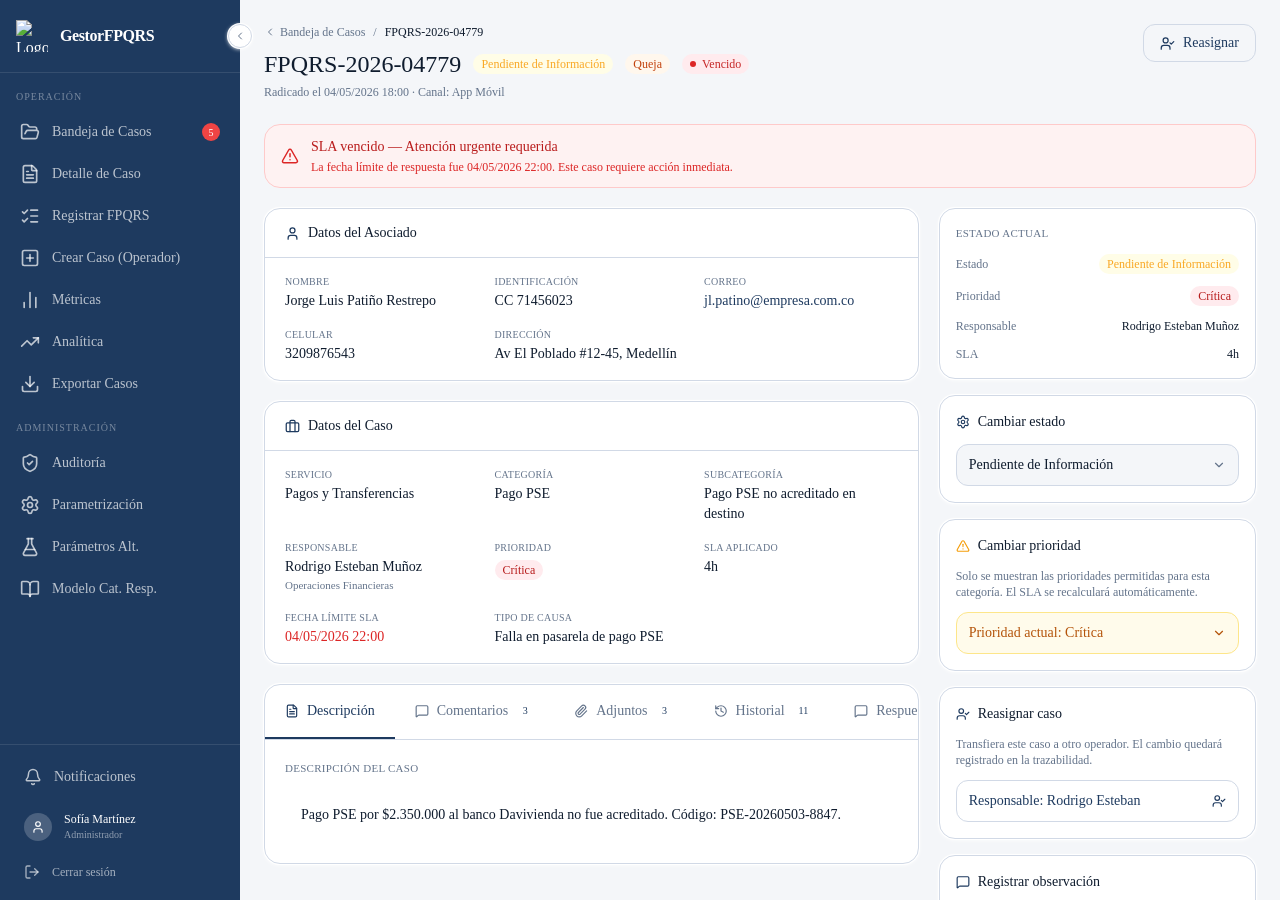
==== commit 8cd4ab37: "tailwind" ====
--- a/GestorFPQRS — Gestión de Casos Financieros.html
+++ b/GestorFPQRS — Gestión de Casos Financieros.html
@@ -1,3 +1,3 @@
 <!DOCTYPE html>
-<!-- saved from url=(0059)https://fpqrslab.estrategiasegura.com/case-management-inbox -->
-<html lang="es" class="__variable_a11773"><head><meta http-equiv="Content-Type" content="text/html; charset=UTF-8"><meta name="viewport" content="width=device-width, initial-scale=1"><link rel="preload" href="https://fpqrslab.estrategiasegura.com/_next/static/media/636a5ac981f94f8b-s.p.woff2" as="font" crossorigin="" type="font/woff2"><link rel="preload" as="image" imagesrcset="/_next/image?url=%2Fassets%2Fimages%2Fapp_logo.png&amp;w=32&amp;q=85 1x, /_next/image?url=%2Fassets%2Fimages%2Fapp_logo.png&amp;w=64&amp;q=85 2x"><link rel="stylesheet" href="./GestorFPQRS — Gestión de Casos Financieros_files/644c2c38c0be1886.css" data-precedence="next"><link rel="preload" as="script" fetchpriority="low" href="./GestorFPQRS — Gestión de Casos Financieros_files/webpack-1c0bdf33482018d6.js.descarga"><script src="./GestorFPQRS — Gestión de Casos Financieros_files/4bd1b696-4bf0c4974950e890.js.descarga" async=""></script><script src="./GestorFPQRS — Gestión de Casos Financieros_files/517-26c36d211543a0f2.js.descarga" async=""></script><script src="./GestorFPQRS — Gestión de Casos Financieros_files/main-app-c98ea899260222ab.js.descarga" async=""></script><script src="./GestorFPQRS — Gestión de Casos Financieros_files/837-078e3caa2aa4d995.js.descarga" async=""></script><script src="./GestorFPQRS — Gestión de Casos Financieros_files/not-found-53e344acbd4dc139.js.descarga" async=""></script><script src="./GestorFPQRS — Gestión de Casos Financieros_files/58-d23143e69ac09919.js.descarga" async=""></script><script type="module" async="" src="./GestorFPQRS — Gestión de Casos Financieros_files/rocket-web.js.descarga"></script><meta name="next-size-adjust" content=""><title>GestorFPQRS — Gestión de Casos Financieros</title><meta name="description" content="Sistema de gestión FPQRS para entidades financieras y cooperativas. Registre, asigne y cierre casos con trazabilidad completa y control de SLA."><link rel="icon" href="https://fpqrslab.estrategiasegura.com/favicon.ico" type="image/x-icon"><script src="./GestorFPQRS — Gestión de Casos Financieros_files/polyfills-42372ed130431b0a.js.descarga" nomodule=""></script><script src="chrome-extension://liecbddmkiiihnedobmlmillhodjkdmb/js/recordConsoleEvents.js"></script><style data-styled="active" data-styled-version="5.3.10"></style></head><body class="__className_a11773" data-demoway-document-id="ugjpzle4yl3glqmfni6zlri9"><div class="flex h-screen overflow-hidden bg-background"><aside class="flex flex-col bg-primary text-primary-foreground sidebar-transition shrink-0 relative z-20" style="width: 240px;"><div class="flex items-center gap-3 px-4 py-5 border-b border-white/10 overflow-hidden"><div class="shrink-0"><div class="flex items-center"><img alt="Logo" width="32" height="32" decoding="async" data-nimg="1" class="flex-shrink-0" style="color:transparent" srcset="/_next/image?url=%2Fassets%2Fimages%2Fapp_logo.png&amp;w=32&amp;q=85 1x, /_next/image?url=%2Fassets%2Fimages%2Fapp_logo.png&amp;w=64&amp;q=85 2x" src="./GestorFPQRS — Gestión de Casos Financieros_files/image"></div></div><span class="font-bold text-base tracking-tight whitespace-nowrap text-primary-foreground">GestorFPQRS</span></div><nav class="flex-1 py-4 overflow-hidden"><div class="mb-4"><p class="text-[10px] font-600 tracking-widest uppercase text-white/40 px-4 mb-2">Operación</p><a class="flex items-center gap-3 mx-2 px-3 py-2.5 rounded-lg mb-0.5 transition-all duration-150 relative group bg-white/15 text-white font-600" href="https://fpqrslab.estrategiasegura.com/case-management-inbox"><span class="shrink-0"><svg xmlns="http://www.w3.org/2000/svg" width="20" height="20" viewBox="0 0 24 24" fill="none" stroke="currentColor" stroke-width="2" stroke-linecap="round" stroke-linejoin="round" class="lucide lucide-folder-open" aria-hidden="true"><path d="m6 14 1.5-2.9A2 2 0 0 1 9.24 10H20a2 2 0 0 1 1.94 2.5l-1.54 6a2 2 0 0 1-1.95 1.5H4a2 2 0 0 1-2-2V5a2 2 0 0 1 2-2h3.9a2 2 0 0 1 1.69.9l.81 1.2a2 2 0 0 0 1.67.9H18a2 2 0 0 1 2 2v2"></path></svg></span><span class="text-sm whitespace-nowrap overflow-hidden text-ellipsis">Bandeja de Casos</span><span class="ml-auto bg-red-500 text-white text-[10px] font-700 rounded-full min-w-[18px] h-[18px] flex items-center justify-center px-1">5</span></a><a class="flex items-center gap-3 mx-2 px-3 py-2.5 rounded-lg mb-0.5 transition-all duration-150 relative group text-white/70 hover:bg-white/8 hover:text-white" href="https://fpqrslab.estrategiasegura.com/case-detail"><span class="shrink-0"><svg xmlns="http://www.w3.org/2000/svg" width="20" height="20" viewBox="0 0 24 24" fill="none" stroke="currentColor" stroke-width="2" stroke-linecap="round" stroke-linejoin="round" class="lucide lucide-file-text" aria-hidden="true"><path d="M6 22a2 2 0 0 1-2-2V4a2 2 0 0 1 2-2h8a2.4 2.4 0 0 1 1.704.706l3.588 3.588A2.4 2.4 0 0 1 20 8v12a2 2 0 0 1-2 2z"></path><path d="M14 2v5a1 1 0 0 0 1 1h5"></path><path d="M10 9H8"></path><path d="M16 13H8"></path><path d="M16 17H8"></path></svg></span><span class="text-sm whitespace-nowrap overflow-hidden text-ellipsis">Detalle de Caso</span></a><a class="flex items-center gap-3 mx-2 px-3 py-2.5 rounded-lg mb-0.5 transition-all duration-150 relative group text-white/70 hover:bg-white/8 hover:text-white" href="https://fpqrslab.estrategiasegura.com/fpqrs-registration-form"><span class="shrink-0"><svg xmlns="http://www.w3.org/2000/svg" width="20" height="20" viewBox="0 0 24 24" fill="none" stroke="currentColor" stroke-width="2" stroke-linecap="round" stroke-linejoin="round" class="lucide lucide-list-checks" aria-hidden="true"><path d="M13 5h8"></path><path d="M13 12h8"></path><path d="M13 19h8"></path><path d="m3 17 2 2 4-4"></path><path d="m3 7 2 2 4-4"></path></svg></span><span class="text-sm whitespace-nowrap overflow-hidden text-ellipsis">Registrar FPQRS</span></a><a class="flex items-center gap-3 mx-2 px-3 py-2.5 rounded-lg mb-0.5 transition-all duration-150 relative group text-white/70 hover:bg-white/8 hover:text-white" href="https://fpqrslab.estrategiasegura.com/operator-case-creation"><span class="shrink-0"><svg xmlns="http://www.w3.org/2000/svg" width="20" height="20" viewBox="0 0 24 24" fill="none" stroke="currentColor" stroke-width="2" stroke-linecap="round" stroke-linejoin="round" class="lucide lucide-square-plus" aria-hidden="true"><rect width="18" height="18" x="3" y="3" rx="2"></rect><path d="M8 12h8"></path><path d="M12 8v8"></path></svg></span><span class="text-sm whitespace-nowrap overflow-hidden text-ellipsis">Crear Caso (Operador)</span></a><a class="flex items-center gap-3 mx-2 px-3 py-2.5 rounded-lg mb-0.5 transition-all duration-150 relative group text-white/70 hover:bg-white/8 hover:text-white" href="https://fpqrslab.estrategiasegura.com/metrics"><span class="shrink-0"><svg xmlns="http://www.w3.org/2000/svg" width="20" height="20" viewBox="0 0 24 24" fill="none" stroke="currentColor" stroke-width="2" stroke-linecap="round" stroke-linejoin="round" class="lucide lucide-chart-no-axes-column" aria-hidden="true"><path d="M5 21v-6"></path><path d="M12 21V3"></path><path d="M19 21V9"></path></svg></span><span class="text-sm whitespace-nowrap overflow-hidden text-ellipsis">Métricas</span></a><a class="flex items-center gap-3 mx-2 px-3 py-2.5 rounded-lg mb-0.5 transition-all duration-150 relative group text-white/70 hover:bg-white/8 hover:text-white" href="https://fpqrslab.estrategiasegura.com/analytics"><span class="shrink-0"><svg xmlns="http://www.w3.org/2000/svg" width="20" height="20" viewBox="0 0 24 24" fill="none" stroke="currentColor" stroke-width="2" stroke-linecap="round" stroke-linejoin="round" class="lucide lucide-trending-up" aria-hidden="true"><path d="M16 7h6v6"></path><path d="m22 7-8.5 8.5-5-5L2 17"></path></svg></span><span class="text-sm whitespace-nowrap overflow-hidden text-ellipsis">Analítica</span></a><a class="flex items-center gap-3 mx-2 px-3 py-2.5 rounded-lg mb-0.5 transition-all duration-150 relative group text-white/70 hover:bg-white/8 hover:text-white" href="https://fpqrslab.estrategiasegura.com/case-export"><span class="shrink-0"><svg xmlns="http://www.w3.org/2000/svg" width="20" height="20" viewBox="0 0 24 24" fill="none" stroke="currentColor" stroke-width="2" stroke-linecap="round" stroke-linejoin="round" class="lucide lucide-download" aria-hidden="true"><path d="M12 15V3"></path><path d="M21 15v4a2 2 0 0 1-2 2H5a2 2 0 0 1-2-2v-4"></path><path d="m7 10 5 5 5-5"></path></svg></span><span class="text-sm whitespace-nowrap overflow-hidden text-ellipsis">Exportar Casos</span></a></div><div class="mb-4"><p class="text-[10px] font-600 tracking-widest uppercase text-white/40 px-4 mb-2">Administración</p><a class="flex items-center gap-3 mx-2 px-3 py-2.5 rounded-lg mb-0.5 transition-all duration-150 relative group text-white/70 hover:bg-white/8 hover:text-white" href="https://fpqrslab.estrategiasegura.com/audit-trail"><span class="shrink-0"><svg xmlns="http://www.w3.org/2000/svg" width="20" height="20" viewBox="0 0 24 24" fill="none" stroke="currentColor" stroke-width="2" stroke-linecap="round" stroke-linejoin="round" class="lucide lucide-shield-check" aria-hidden="true"><path d="M20 13c0 5-3.5 7.5-7.66 8.95a1 1 0 0 1-.67-.01C7.5 20.5 4 18 4 13V6a1 1 0 0 1 1-1c2 0 4.5-1.2 6.24-2.72a1.17 1.17 0 0 1 1.52 0C14.51 3.81 17 5 19 5a1 1 0 0 1 1 1z"></path><path d="m9 12 2 2 4-4"></path></svg></span><span class="text-sm whitespace-nowrap overflow-hidden text-ellipsis">Auditoría</span></a><a class="flex items-center gap-3 mx-2 px-3 py-2.5 rounded-lg mb-0.5 transition-all duration-150 relative group text-white/70 hover:bg-white/8 hover:text-white" href="https://fpqrslab.estrategiasegura.com/parameter-administration"><span class="shrink-0"><svg xmlns="http://www.w3.org/2000/svg" width="20" height="20" viewBox="0 0 24 24" fill="none" stroke="currentColor" stroke-width="2" stroke-linecap="round" stroke-linejoin="round" class="lucide lucide-settings" aria-hidden="true"><path d="M9.671 4.136a2.34 2.34 0 0 1 4.659 0 2.34 2.34 0 0 0 3.319 1.915 2.34 2.34 0 0 1 2.33 4.033 2.34 2.34 0 0 0 0 3.831 2.34 2.34 0 0 1-2.33 4.033 2.34 2.34 0 0 0-3.319 1.915 2.34 2.34 0 0 1-4.659 0 2.34 2.34 0 0 0-3.32-1.915 2.34 2.34 0 0 1-2.33-4.033 2.34 2.34 0 0 0 0-3.831A2.34 2.34 0 0 1 6.35 6.051a2.34 2.34 0 0 0 3.319-1.915"></path><circle cx="12" cy="12" r="3"></circle></svg></span><span class="text-sm whitespace-nowrap overflow-hidden text-ellipsis">Parametrización</span></a><a class="flex items-center gap-3 mx-2 px-3 py-2.5 rounded-lg mb-0.5 transition-all duration-150 relative group text-white/70 hover:bg-white/8 hover:text-white" href="https://fpqrslab.estrategiasegura.com/parametros-alternativos"><span class="shrink-0"><svg xmlns="http://www.w3.org/2000/svg" width="20" height="20" viewBox="0 0 24 24" fill="none" stroke="currentColor" stroke-width="2" stroke-linecap="round" stroke-linejoin="round" class="lucide lucide-flask-conical" aria-hidden="true"><path d="M14 2v6a2 2 0 0 0 .245.96l5.51 10.08A2 2 0 0 1 18 22H6a2 2 0 0 1-1.755-2.96l5.51-10.08A2 2 0 0 0 10 8V2"></path><path d="M6.453 15h11.094"></path><path d="M8.5 2h7"></path></svg></span><span class="text-sm whitespace-nowrap overflow-hidden text-ellipsis">Parámetros Alt.</span></a><a class="flex items-center gap-3 mx-2 px-3 py-2.5 rounded-lg mb-0.5 transition-all duration-150 relative group text-white/70 hover:bg-white/8 hover:text-white" href="https://fpqrslab.estrategiasegura.com/modelo-categoria-responsable"><span class="shrink-0"><svg xmlns="http://www.w3.org/2000/svg" width="20" height="20" viewBox="0 0 24 24" fill="none" stroke="currentColor" stroke-width="2" stroke-linecap="round" stroke-linejoin="round" class="lucide lucide-book-open" aria-hidden="true"><path d="M12 7v14"></path><path d="M3 18a1 1 0 0 1-1-1V4a1 1 0 0 1 1-1h5a4 4 0 0 1 4 4 4 4 0 0 1 4-4h5a1 1 0 0 1 1 1v13a1 1 0 0 1-1 1h-6a3 3 0 0 0-3 3 3 3 0 0 0-3-3z"></path></svg></span><span class="text-sm whitespace-nowrap overflow-hidden text-ellipsis">Modelo Cat. Resp.</span></a></div></nav><div class="border-t border-white/10 p-3 space-y-1"><button class="flex items-center gap-3 w-full px-3 py-2.5 rounded-lg text-white/70 hover:bg-white/8 hover:text-white transition-all duration-150 group relative"><svg xmlns="http://www.w3.org/2000/svg" width="18" height="18" viewBox="0 0 24 24" fill="none" stroke="currentColor" stroke-width="2" stroke-linecap="round" stroke-linejoin="round" class="lucide lucide-bell shrink-0" aria-hidden="true"><path d="M10.268 21a2 2 0 0 0 3.464 0"></path><path d="M3.262 15.326A1 1 0 0 0 4 17h16a1 1 0 0 0 .74-1.673C19.41 13.956 18 12.499 18 8A6 6 0 0 0 6 8c0 4.499-1.411 5.956-2.738 7.326"></path></svg><span class="text-sm">Notificaciones</span></button><div class="flex items-center gap-3 px-3 py-2.5 overflow-hidden"><div class="w-7 h-7 rounded-full bg-white/20 flex items-center justify-center shrink-0"><svg xmlns="http://www.w3.org/2000/svg" width="14" height="14" viewBox="0 0 24 24" fill="none" stroke="currentColor" stroke-width="2" stroke-linecap="round" stroke-linejoin="round" class="lucide lucide-user text-white" aria-hidden="true"><path d="M19 21v-2a4 4 0 0 0-4-4H9a4 4 0 0 0-4 4v2"></path><circle cx="12" cy="7" r="4"></circle></svg></div><div class="flex-1 min-w-0"><p class="text-xs font-600 text-white truncate">Sofía Martínez</p><p class="text-[10px] text-white/50 truncate">Administrador</p></div></div><a class="flex items-center gap-3 w-full px-3 py-2 rounded-lg text-white/60 hover:bg-white/8 hover:text-white transition-all duration-150 group relative" href="https://fpqrslab.estrategiasegura.com/sign-up-login-screen"><svg xmlns="http://www.w3.org/2000/svg" width="16" height="16" viewBox="0 0 24 24" fill="none" stroke="currentColor" stroke-width="2" stroke-linecap="round" stroke-linejoin="round" class="lucide lucide-log-out shrink-0" aria-hidden="true"><path d="m16 17 5-5-5-5"></path><path d="M21 12H9"></path><path d="M9 21H5a2 2 0 0 1-2-2V5a2 2 0 0 1 2-2h4"></path></svg><span class="text-xs">Cerrar sesión</span></a></div><button class="absolute -right-3 top-6 w-6 h-6 bg-card border border-border rounded-full flex items-center justify-center shadow-card hover:shadow-card-md transition-all duration-150 z-30" aria-label="Colapsar menú"><svg xmlns="http://www.w3.org/2000/svg" width="12" height="12" viewBox="0 0 24 24" fill="none" stroke="currentColor" stroke-width="2" stroke-linecap="round" stroke-linejoin="round" class="lucide lucide-chevron-left text-muted-foreground" aria-hidden="true"><path d="m15 18-6-6 6-6"></path></svg></button></aside><main class="flex-1 overflow-y-auto transition-all duration-300" style="min-width:0"><div class="px-6 py-6 max-w-screen-2xl mx-auto"><div class="flex items-start justify-between mb-6"><div><h1 class="text-2xl font-700 text-foreground">Bandeja de Casos</h1><p class="text-sm text-muted-foreground mt-0.5">Gestión de casos FPQRS — Actualizado: 07/05/2026 00:18</p></div><div class="flex items-center gap-2"><button class="flex items-center gap-2 border border-border bg-card text-muted-foreground px-3 py-2 rounded-lg text-sm font-500 hover:text-foreground hover:border-primary/40 transition-all"><svg xmlns="http://www.w3.org/2000/svg" width="14" height="14" viewBox="0 0 24 24" fill="none" stroke="currentColor" stroke-width="2" stroke-linecap="round" stroke-linejoin="round" class="lucide lucide-download" aria-hidden="true"><path d="M12 15V3"></path><path d="M21 15v4a2 2 0 0 1-2 2H5a2 2 0 0 1-2-2v-4"></path><path d="m7 10 5 5 5-5"></path></svg>Exportar</button><button class="flex items-center gap-2 border border-border bg-card text-muted-foreground px-3 py-2 rounded-lg text-sm font-500 hover:text-foreground hover:border-primary/40 transition-all"><svg xmlns="http://www.w3.org/2000/svg" width="14" height="14" viewBox="0 0 24 24" fill="none" stroke="currentColor" stroke-width="2" stroke-linecap="round" stroke-linejoin="round" class="lucide lucide-refresh-cw" aria-hidden="true"><path d="M3 12a9 9 0 0 1 9-9 9.75 9.75 0 0 1 6.74 2.74L21 8"></path><path d="M21 3v5h-5"></path><path d="M21 12a9 9 0 0 1-9 9 9.75 9.75 0 0 1-6.74-2.74L3 16"></path><path d="M8 16H3v5"></path></svg>Actualizar</button></div></div><div class="grid grid-cols-2 lg:grid-cols-4 gap-4 mb-6"><div class="bg-card rounded-xl border border-primary/20 shadow-card p-4 card-hover "><div class="flex items-start justify-between mb-3"><div class="w-9 h-9 rounded-lg bg-primary/8 flex items-center justify-center text-primary"><svg xmlns="http://www.w3.org/2000/svg" width="20" height="20" viewBox="0 0 24 24" fill="none" stroke="currentColor" stroke-width="2" stroke-linecap="round" stroke-linejoin="round" class="lucide lucide-folder" aria-hidden="true"><path d="M20 20a2 2 0 0 0 2-2V8a2 2 0 0 0-2-2h-7.9a2 2 0 0 1-1.69-.9L9.6 3.9A2 2 0 0 0 7.93 3H4a2 2 0 0 0-2 2v13a2 2 0 0 0 2 2Z"></path></svg></div></div><p class="text-2xl font-700 font-tabular text-primary">125</p><p class="text-xs font-600 text-foreground mt-0.5">Casos activos</p><p class="text-[11px] text-muted-foreground mt-0.5">En proceso de gestión</p></div><div class="bg-card rounded-xl border border-red-200 shadow-card p-4 card-hover ring-1 ring-red-200"><div class="flex items-start justify-between mb-3"><div class="w-9 h-9 rounded-lg bg-red-50 flex items-center justify-center text-red-600"><svg xmlns="http://www.w3.org/2000/svg" width="20" height="20" viewBox="0 0 24 24" fill="none" stroke="currentColor" stroke-width="2" stroke-linecap="round" stroke-linejoin="round" class="lucide lucide-triangle-alert" aria-hidden="true"><path d="m21.73 18-8-14a2 2 0 0 0-3.48 0l-8 14A2 2 0 0 0 4 21h16a2 2 0 0 0 1.73-3"></path><path d="M12 9v4"></path><path d="M12 17h.01"></path></svg></div><span class="w-2 h-2 rounded-full bg-red-500 animate-pulse"></span></div><p class="text-2xl font-700 font-tabular text-red-600">111</p><p class="text-xs font-600 text-foreground mt-0.5">SLA vencido</p><p class="text-[11px] text-muted-foreground mt-0.5">Requieren atención urgente</p></div><div class="bg-card rounded-xl border border-amber-200 shadow-card p-4 card-hover "><div class="flex items-start justify-between mb-3"><div class="w-9 h-9 rounded-lg bg-amber-50 flex items-center justify-center text-amber-600"><svg xmlns="http://www.w3.org/2000/svg" width="20" height="20" viewBox="0 0 24 24" fill="none" stroke="currentColor" stroke-width="2" stroke-linecap="round" stroke-linejoin="round" class="lucide lucide-clock" aria-hidden="true"><circle cx="12" cy="12" r="10"></circle><path d="M12 6v6l4 2"></path></svg></div></div><p class="text-2xl font-700 font-tabular text-amber-600">2</p><p class="text-xs font-600 text-foreground mt-0.5">Próximos a vencer</p><p class="text-[11px] text-muted-foreground mt-0.5">Vencen en las próximas 24 horas</p></div><div class="bg-card rounded-xl border border-green-200 shadow-card p-4 card-hover "><div class="flex items-start justify-between mb-3"><div class="w-9 h-9 rounded-lg bg-green-50 flex items-center justify-center text-accent"><svg xmlns="http://www.w3.org/2000/svg" width="20" height="20" viewBox="0 0 24 24" fill="none" stroke="currentColor" stroke-width="2" stroke-linecap="round" stroke-linejoin="round" class="lucide lucide-circle-check-big" aria-hidden="true"><path d="M21.801 10A10 10 0 1 1 17 3.335"></path><path d="m9 11 3 3L22 4"></path></svg></div></div><p class="text-2xl font-700 font-tabular text-accent">1</p><p class="text-xs font-600 text-foreground mt-0.5">Cerrados hoy</p><p class="text-[11px] text-muted-foreground mt-0.5">Resueltos en el día</p></div></div><div class="bg-card rounded-xl shadow-card border border-border mb-4"><div class="px-4 py-3 flex flex-wrap items-center gap-3 border-b border-border"><div class="relative flex-1 min-w-[200px]"><svg xmlns="http://www.w3.org/2000/svg" width="14" height="14" viewBox="0 0 24 24" fill="none" stroke="currentColor" stroke-width="2" stroke-linecap="round" stroke-linejoin="round" class="lucide lucide-search absolute left-3 top-1/2 -translate-y-1/2 text-muted-foreground" aria-hidden="true"><path d="m21 21-4.34-4.34"></path><circle cx="11" cy="11" r="8"></circle></svg><input type="text" placeholder="Buscar por radicado o nombre del asociado..." class="w-full h-9 pl-8 pr-3 rounded-lg border border-border bg-background text-sm text-foreground outline-none focus:border-primary focus:ring-1 focus:ring-primary/20" value=""></div><button class="flex items-center gap-2 px-3 py-2 rounded-lg border text-sm font-500 transition-all border-border text-muted-foreground hover:text-foreground"><svg xmlns="http://www.w3.org/2000/svg" width="14" height="14" viewBox="0 0 24 24" fill="none" stroke="currentColor" stroke-width="2" stroke-linecap="round" stroke-linejoin="round" class="lucide lucide-funnel" aria-hidden="true"><path d="M10 20a1 1 0 0 0 .553.895l2 1A1 1 0 0 0 14 21v-7a2 2 0 0 1 .517-1.341L21.74 4.67A1 1 0 0 0 21 3H3a1 1 0 0 0-.742 1.67l7.225 7.989A2 2 0 0 1 10 14z"></path></svg>Filtros</button></div><div class="overflow-x-auto"><table class="w-full"><thead><tr class="border-b border-border bg-muted/20"><th class="px-3 py-3 text-left text-[10px] font-600 uppercase tracking-wide text-muted-foreground whitespace-nowrap cursor-pointer hover:text-foreground select-none"><span class="flex items-center gap-1">Radicado<svg xmlns="http://www.w3.org/2000/svg" width="12" height="12" viewBox="0 0 24 24" fill="none" stroke="currentColor" stroke-width="2" stroke-linecap="round" stroke-linejoin="round" class="lucide lucide-chevron-down text-muted-foreground/40" aria-hidden="true"><path d="m6 9 6 6 6-6"></path></svg></span></th><th class="px-3 py-3 text-left text-[10px] font-600 uppercase tracking-wide text-muted-foreground whitespace-nowrap cursor-pointer hover:text-foreground select-none"><span class="flex items-center gap-1">Fecha Rad.<svg xmlns="http://www.w3.org/2000/svg" width="12" height="12" viewBox="0 0 24 24" fill="none" stroke="currentColor" stroke-width="2" stroke-linecap="round" stroke-linejoin="round" class="lucide lucide-chevron-down text-primary" aria-hidden="true"><path d="m6 9 6 6 6-6"></path></svg></span></th><th class="px-3 py-3 text-left text-[10px] font-600 uppercase tracking-wide text-muted-foreground whitespace-nowrap cursor-pointer hover:text-foreground select-none"><span class="flex items-center gap-1">Tipo<svg xmlns="http://www.w3.org/2000/svg" width="12" height="12" viewBox="0 0 24 24" fill="none" stroke="currentColor" stroke-width="2" stroke-linecap="round" stroke-linejoin="round" class="lucide lucide-chevron-down text-muted-foreground/40" aria-hidden="true"><path d="m6 9 6 6 6-6"></path></svg></span></th><th class="px-3 py-3 text-left text-[10px] font-600 uppercase tracking-wide text-muted-foreground whitespace-nowrap cursor-pointer hover:text-foreground select-none"><span class="flex items-center gap-1">Servicio<svg xmlns="http://www.w3.org/2000/svg" width="12" height="12" viewBox="0 0 24 24" fill="none" stroke="currentColor" stroke-width="2" stroke-linecap="round" stroke-linejoin="round" class="lucide lucide-chevron-down text-muted-foreground/40" aria-hidden="true"><path d="m6 9 6 6 6-6"></path></svg></span></th><th class="px-3 py-3 text-left text-[10px] font-600 uppercase tracking-wide text-muted-foreground whitespace-nowrap cursor-pointer hover:text-foreground select-none"><span class="flex items-center gap-1">Categoría<svg xmlns="http://www.w3.org/2000/svg" width="12" height="12" viewBox="0 0 24 24" fill="none" stroke="currentColor" stroke-width="2" stroke-linecap="round" stroke-linejoin="round" class="lucide lucide-chevron-down text-muted-foreground/40" aria-hidden="true"><path d="m6 9 6 6 6-6"></path></svg></span></th><th class="px-3 py-3 text-left text-[10px] font-600 uppercase tracking-wide text-muted-foreground whitespace-nowrap cursor-pointer hover:text-foreground select-none"><span class="flex items-center gap-1">Subcategoría<svg xmlns="http://www.w3.org/2000/svg" width="12" height="12" viewBox="0 0 24 24" fill="none" stroke="currentColor" stroke-width="2" stroke-linecap="round" stroke-linejoin="round" class="lucide lucide-chevron-down text-muted-foreground/40" aria-hidden="true"><path d="m6 9 6 6 6-6"></path></svg></span></th><th class="px-3 py-3 text-left text-[10px] font-600 uppercase tracking-wide text-muted-foreground whitespace-nowrap cursor-pointer hover:text-foreground select-none"><span class="flex items-center gap-1">Asociado<svg xmlns="http://www.w3.org/2000/svg" width="12" height="12" viewBox="0 0 24 24" fill="none" stroke="currentColor" stroke-width="2" stroke-linecap="round" stroke-linejoin="round" class="lucide lucide-chevron-down text-muted-foreground/40" aria-hidden="true"><path d="m6 9 6 6 6-6"></path></svg></span></th><th class="px-3 py-3 text-left text-[10px] font-600 uppercase tracking-wide text-muted-foreground whitespace-nowrap cursor-pointer hover:text-foreground select-none"><span class="flex items-center gap-1">Responsable<svg xmlns="http://www.w3.org/2000/svg" width="12" height="12" viewBox="0 0 24 24" fill="none" stroke="currentColor" stroke-width="2" stroke-linecap="round" stroke-linejoin="round" class="lucide lucide-chevron-down text-muted-foreground/40" aria-hidden="true"><path d="m6 9 6 6 6-6"></path></svg></span></th><th class="px-3 py-3 text-left text-[10px] font-600 uppercase tracking-wide text-muted-foreground whitespace-nowrap cursor-pointer hover:text-foreground select-none"><span class="flex items-center gap-1">Prioridad<svg xmlns="http://www.w3.org/2000/svg" width="12" height="12" viewBox="0 0 24 24" fill="none" stroke="currentColor" stroke-width="2" stroke-linecap="round" stroke-linejoin="round" class="lucide lucide-chevron-down text-muted-foreground/40" aria-hidden="true"><path d="m6 9 6 6 6-6"></path></svg></span></th><th class="px-3 py-3 text-left text-[10px] font-600 uppercase tracking-wide text-muted-foreground whitespace-nowrap cursor-pointer hover:text-foreground select-none"><span class="flex items-center gap-1">Estado<svg xmlns="http://www.w3.org/2000/svg" width="12" height="12" viewBox="0 0 24 24" fill="none" stroke="currentColor" stroke-width="2" stroke-linecap="round" stroke-linejoin="round" class="lucide lucide-chevron-down text-muted-foreground/40" aria-hidden="true"><path d="m6 9 6 6 6-6"></path></svg></span></th><th class="px-3 py-3 text-left text-[10px] font-600 uppercase tracking-wide text-muted-foreground whitespace-nowrap cursor-pointer hover:text-foreground select-none"><span class="flex items-center gap-1">Límite SLA<svg xmlns="http://www.w3.org/2000/svg" width="12" height="12" viewBox="0 0 24 24" fill="none" stroke="currentColor" stroke-width="2" stroke-linecap="round" stroke-linejoin="round" class="lucide lucide-chevron-down text-muted-foreground/40" aria-hidden="true"><path d="m6 9 6 6 6-6"></path></svg></span></th><th class="px-3 py-3 text-left text-[10px] font-600 uppercase tracking-wide text-muted-foreground whitespace-nowrap cursor-pointer hover:text-foreground select-none"><span class="flex items-center gap-1">Semáforo<svg xmlns="http://www.w3.org/2000/svg" width="12" height="12" viewBox="0 0 24 24" fill="none" stroke="currentColor" stroke-width="2" stroke-linecap="round" stroke-linejoin="round" class="lucide lucide-chevron-down text-muted-foreground/40" aria-hidden="true"><path d="m6 9 6 6 6-6"></path></svg></span></th><th class="px-3 py-3 text-right text-[10px] font-600 uppercase tracking-wide text-muted-foreground w-16">Acción</th></tr></thead><tbody><tr class="border-b border-border last:border-0 hover:bg-muted/30 transition-colors duration-100 "><td class="px-3 py-3"><span class="text-xs font-600 text-primary font-tabular whitespace-nowrap">FPQRS-2026-04758</span></td><td class="px-3 py-3"><span class="text-xs text-muted-foreground font-tabular whitespace-nowrap">07/05/2026</span></td><td class="px-3 py-3"><span class="inline-flex items-center font-500 rounded-full whitespace-nowrap text-[10px] px-1.5 py-0.5 bg-emerald-50 text-emerald-700">Felicitación</span></td><td class="px-3 py-3"><span class="text-xs text-foreground whitespace-nowrap">Atención al Asociado</span></td><td class="px-3 py-3"><span class="text-xs text-foreground">Atención Presencial</span></td><td class="px-3 py-3"><span class="text-xs text-muted-foreground max-w-[120px] block truncate" title="Felicitación por excelente atención">Felicitación por excelente atención</span></td><td class="px-3 py-3"><span class="text-xs text-foreground font-500 max-w-[140px] block truncate" title="Sandra Milena Aguirre Torres">Sandra Milena Aguirre Torres</span></td><td class="px-3 py-3"><span class="text-xs text-muted-foreground max-w-[130px] block truncate" title="Valentina Ospina Ríos">Valentina Ospina Ríos</span></td><td class="px-3 py-3"><span class="inline-flex items-center font-500 rounded-full whitespace-nowrap text-[10px] px-1.5 py-0.5 priority-baja">Baja</span></td><td class="px-3 py-3"><span class="inline-flex items-center font-500 rounded-full whitespace-nowrap text-[10px] px-1.5 py-0.5 status-cerrado">Cerrado</span></td><td class="px-3 py-3"><span class="text-xs font-tabular whitespace-nowrap text-muted-foreground">09/05/2026</span></td><td class="px-3 py-3"><span class="inline-flex items-center font-500 rounded-full whitespace-nowrap text-[10px] px-1.5 py-0.5 sla-gris"><span class="w-1.5 h-1.5 rounded-full mr-1.5 bg-slate-400"></span>Cerrado</span></td><td class="px-3 py-3"><a class="p-1.5 rounded-lg hover:bg-primary/10 text-muted-foreground hover:text-primary transition-all duration-150 inline-flex items-center justify-center" title="Ver detalle del caso" href="https://fpqrslab.estrategiasegura.com/case-detail"><svg xmlns="http://www.w3.org/2000/svg" width="14" height="14" viewBox="0 0 24 24" fill="none" stroke="currentColor" stroke-width="2" stroke-linecap="round" stroke-linejoin="round" class="lucide lucide-eye" aria-hidden="true"><path d="M2.062 12.348a1 1 0 0 1 0-.696 10.75 10.75 0 0 1 19.876 0 1 1 0 0 1 0 .696 10.75 10.75 0 0 1-19.876 0"></path><circle cx="12" cy="12" r="3"></circle></svg></a></td></tr><tr class="border-b border-border last:border-0 hover:bg-muted/30 transition-colors duration-100 bg-muted/10"><td class="px-3 py-3"><span class="text-xs font-600 text-primary font-tabular whitespace-nowrap">FPQRS-2026-04290</span></td><td class="px-3 py-3"><span class="text-xs text-muted-foreground font-tabular whitespace-nowrap">07/05/2026</span></td><td class="px-3 py-3"><span class="inline-flex items-center font-500 rounded-full whitespace-nowrap text-[10px] px-1.5 py-0.5 bg-purple-50 text-purple-700">Sugerencia</span></td><td class="px-3 py-3"><span class="text-xs text-foreground whitespace-nowrap">Pagos y Transferencias</span></td><td class="px-3 py-3"><span class="text-xs text-foreground">Transferencias Nacionales</span></td><td class="px-3 py-3"><span class="text-xs text-muted-foreground max-w-[120px] block truncate" title="Comprobante de transferencia">Comprobante de transferencia</span></td><td class="px-3 py-3"><span class="text-xs text-foreground font-500 max-w-[140px] block truncate" title="Yolanda Cecilia Prada Niño">Yolanda Cecilia Prada Niño</span></td><td class="px-3 py-3"><span class="text-xs text-muted-foreground max-w-[130px] block truncate" title="Jorge Iván Castillo">Jorge Iván Castillo</span></td><td class="px-3 py-3"><span class="inline-flex items-center font-500 rounded-full whitespace-nowrap text-[10px] px-1.5 py-0.5 priority-baja">Baja</span></td><td class="px-3 py-3"><span class="inline-flex items-center font-500 rounded-full whitespace-nowrap text-[10px] px-1.5 py-0.5 status-radicado">Radicado</span></td><td class="px-3 py-3"><span class="text-xs font-tabular whitespace-nowrap text-muted-foreground">08/05/2026</span></td><td class="px-3 py-3"><span class="inline-flex items-center font-500 rounded-full whitespace-nowrap text-[10px] px-1.5 py-0.5 sla-verde"><span class="w-1.5 h-1.5 rounded-full mr-1.5 bg-accent"></span>En tiempo</span></td><td class="px-3 py-3"><a class="p-1.5 rounded-lg hover:bg-primary/10 text-muted-foreground hover:text-primary transition-all duration-150 inline-flex items-center justify-center" title="Ver detalle del caso" href="https://fpqrslab.estrategiasegura.com/case-detail"><svg xmlns="http://www.w3.org/2000/svg" width="14" height="14" viewBox="0 0 24 24" fill="none" stroke="currentColor" stroke-width="2" stroke-linecap="round" stroke-linejoin="round" class="lucide lucide-eye" aria-hidden="true"><path d="M2.062 12.348a1 1 0 0 1 0-.696 10.75 10.75 0 0 1 19.876 0 1 1 0 0 1 0 .696 10.75 10.75 0 0 1-19.876 0"></path><circle cx="12" cy="12" r="3"></circle></svg></a></td></tr><tr class="border-b border-border last:border-0 hover:bg-muted/30 transition-colors duration-100 "><td class="px-3 py-3"><span class="text-xs font-600 text-primary font-tabular whitespace-nowrap">FPQRS-2026-04760</span></td><td class="px-3 py-3"><span class="text-xs text-muted-foreground font-tabular whitespace-nowrap">07/05/2026</span></td><td class="px-3 py-3"><span class="inline-flex items-center font-500 rounded-full whitespace-nowrap text-[10px] px-1.5 py-0.5 bg-purple-50 text-purple-700">Sugerencia</span></td><td class="px-3 py-3"><span class="text-xs text-foreground whitespace-nowrap">Canales Digitales</span></td><td class="px-3 py-3"><span class="text-xs text-foreground">App Móvil</span></td><td class="px-3 py-3"><span class="text-xs text-muted-foreground max-w-[120px] block truncate" title="Sugerencia de nueva funcionalidad en app">Sugerencia de nueva funcionalidad en app</span></td><td class="px-3 py-3"><span class="text-xs text-foreground font-500 max-w-[140px] block truncate" title="Andrés Camilo Rojas Velandia">Andrés Camilo Rojas Velandia</span></td><td class="px-3 py-3"><span class="text-xs text-muted-foreground max-w-[130px] block truncate" title="Iván Darío Zapata">Iván Darío Zapata</span></td><td class="px-3 py-3"><span class="inline-flex items-center font-500 rounded-full whitespace-nowrap text-[10px] px-1.5 py-0.5 priority-baja">Baja</span></td><td class="px-3 py-3"><span class="inline-flex items-center font-500 rounded-full whitespace-nowrap text-[10px] px-1.5 py-0.5 status-radicado">Radicado</span></td><td class="px-3 py-3"><span class="text-xs font-tabular whitespace-nowrap text-muted-foreground">12/05/2026</span></td><td class="px-3 py-3"><span class="inline-flex items-center font-500 rounded-full whitespace-nowrap text-[10px] px-1.5 py-0.5 sla-verde"><span class="w-1.5 h-1.5 rounded-full mr-1.5 bg-accent"></span>En tiempo</span></td><td class="px-3 py-3"><a class="p-1.5 rounded-lg hover:bg-primary/10 text-muted-foreground hover:text-primary transition-all duration-150 inline-flex items-center justify-center" title="Ver detalle del caso" href="https://fpqrslab.estrategiasegura.com/case-detail"><svg xmlns="http://www.w3.org/2000/svg" width="14" height="14" viewBox="0 0 24 24" fill="none" stroke="currentColor" stroke-width="2" stroke-linecap="round" stroke-linejoin="round" class="lucide lucide-eye" aria-hidden="true"><path d="M2.062 12.348a1 1 0 0 1 0-.696 10.75 10.75 0 0 1 19.876 0 1 1 0 0 1 0 .696 10.75 10.75 0 0 1-19.876 0"></path><circle cx="12" cy="12" r="3"></circle></svg></a></td></tr><tr class="border-b border-border last:border-0 hover:bg-muted/30 transition-colors duration-100 bg-muted/10"><td class="px-3 py-3"><span class="text-xs font-600 text-primary font-tabular whitespace-nowrap">FPQRS-2026-04510</span></td><td class="px-3 py-3"><span class="text-xs text-muted-foreground font-tabular whitespace-nowrap">07/05/2026</span></td><td class="px-3 py-3"><span class="inline-flex items-center font-500 rounded-full whitespace-nowrap text-[10px] px-1.5 py-0.5 bg-purple-50 text-purple-700">Sugerencia</span></td><td class="px-3 py-3"><span class="text-xs text-foreground whitespace-nowrap">Atención al Asociado</span></td><td class="px-3 py-3"><span class="text-xs text-foreground">Atención Virtual</span></td><td class="px-3 py-3"><span class="text-xs text-muted-foreground max-w-[120px] block truncate" title="Chat sin respuesta oportuna">Chat sin respuesta oportuna</span></td><td class="px-3 py-3"><span class="text-xs text-foreground font-500 max-w-[140px] block truncate" title="Beatriz Elena Montoya Arango">Beatriz Elena Montoya Arango</span></td><td class="px-3 py-3"><span class="text-xs text-muted-foreground max-w-[130px] block truncate" title="Patricia Inés Agudelo">Patricia Inés Agudelo</span></td><td class="px-3 py-3"><span class="inline-flex items-center font-500 rounded-full whitespace-nowrap text-[10px] px-1.5 py-0.5 priority-normal">Normal</span></td><td class="px-3 py-3"><span class="inline-flex items-center font-500 rounded-full whitespace-nowrap text-[10px] px-1.5 py-0.5 status-radicado">Radicado</span></td><td class="px-3 py-3"><span class="text-xs font-tabular whitespace-nowrap text-muted-foreground">08/05/2026</span></td><td class="px-3 py-3"><span class="inline-flex items-center font-500 rounded-full whitespace-nowrap text-[10px] px-1.5 py-0.5 sla-verde"><span class="w-1.5 h-1.5 rounded-full mr-1.5 bg-accent"></span>En tiempo</span></td><td class="px-3 py-3"><a class="p-1.5 rounded-lg hover:bg-primary/10 text-muted-foreground hover:text-primary transition-all duration-150 inline-flex items-center justify-center" title="Ver detalle del caso" href="https://fpqrslab.estrategiasegura.com/case-detail"><svg xmlns="http://www.w3.org/2000/svg" width="14" height="14" viewBox="0 0 24 24" fill="none" stroke="currentColor" stroke-width="2" stroke-linecap="round" stroke-linejoin="round" class="lucide lucide-eye" aria-hidden="true"><path d="M2.062 12.348a1 1 0 0 1 0-.696 10.75 10.75 0 0 1 19.876 0 1 1 0 0 1 0 .696 10.75 10.75 0 0 1-19.876 0"></path><circle cx="12" cy="12" r="3"></circle></svg></a></td></tr><tr class="border-b border-border last:border-0 hover:bg-muted/30 transition-colors duration-100 "><td class="px-3 py-3"><span class="text-xs font-600 text-primary font-tabular whitespace-nowrap">FPQRS-2026-04700</span></td><td class="px-3 py-3"><span class="text-xs text-muted-foreground font-tabular whitespace-nowrap">06/05/2026</span></td><td class="px-3 py-3"><span class="inline-flex items-center font-500 rounded-full whitespace-nowrap text-[10px] px-1.5 py-0.5 bg-purple-50 text-purple-700">Sugerencia</span></td><td class="px-3 py-3"><span class="text-xs text-foreground whitespace-nowrap">Canales Digitales</span></td><td class="px-3 py-3"><span class="text-xs text-foreground">Portal Web</span></td><td class="px-3 py-3"><span class="text-xs text-muted-foreground max-w-[120px] block truncate" title="Sugerencia de mejora en portal web">Sugerencia de mejora en portal web</span></td><td class="px-3 py-3"><span class="text-xs text-foreground font-500 max-w-[140px] block truncate" title="Patricia Inés Londoño Vélez">Patricia Inés Londoño Vélez</span></td><td class="px-3 py-3"><span class="text-xs text-muted-foreground max-w-[130px] block truncate" title="Iván Darío Zapata">Iván Darío Zapata</span></td><td class="px-3 py-3"><span class="inline-flex items-center font-500 rounded-full whitespace-nowrap text-[10px] px-1.5 py-0.5 priority-baja">Baja</span></td><td class="px-3 py-3"><span class="inline-flex items-center font-500 rounded-full whitespace-nowrap text-[10px] px-1.5 py-0.5 status-radicado">Radicado</span></td><td class="px-3 py-3"><span class="text-xs font-tabular whitespace-nowrap text-amber-600 font-600">07/05/2026</span></td><td class="px-3 py-3"><span class="inline-flex items-center font-500 rounded-full whitespace-nowrap text-[10px] px-1.5 py-0.5 sla-amarillo"><span class="w-1.5 h-1.5 rounded-full mr-1.5 bg-yellow-500"></span>Próximo a vencer</span></td><td class="px-3 py-3"><a class="p-1.5 rounded-lg hover:bg-primary/10 text-muted-foreground hover:text-primary transition-all duration-150 inline-flex items-center justify-center" title="Ver detalle del caso" href="https://fpqrslab.estrategiasegura.com/case-detail"><svg xmlns="http://www.w3.org/2000/svg" width="14" height="14" viewBox="0 0 24 24" fill="none" stroke="currentColor" stroke-width="2" stroke-linecap="round" stroke-linejoin="round" class="lucide lucide-eye" aria-hidden="true"><path d="M2.062 12.348a1 1 0 0 1 0-.696 10.75 10.75 0 0 1 19.876 0 1 1 0 0 1 0 .696 10.75 10.75 0 0 1-19.876 0"></path><circle cx="12" cy="12" r="3"></circle></svg></a></td></tr><tr class="border-b border-border last:border-0 hover:bg-muted/30 transition-colors duration-100 bg-muted/10"><td class="px-3 py-3"><span class="text-xs font-600 text-primary font-tabular whitespace-nowrap">FPQRS-2026-04035</span></td><td class="px-3 py-3"><span class="text-xs text-muted-foreground font-tabular whitespace-nowrap">06/05/2026</span></td><td class="px-3 py-3"><span class="inline-flex items-center font-500 rounded-full whitespace-nowrap text-[10px] px-1.5 py-0.5 bg-purple-50 text-purple-700">Sugerencia</span></td><td class="px-3 py-3"><span class="text-xs text-foreground whitespace-nowrap">Ahorro y Captación</span></td><td class="px-3 py-3"><span class="text-xs text-foreground">CDT</span></td><td class="px-3 py-3"><span class="text-xs text-muted-foreground max-w-[120px] block truncate" title="Error en tasa de CDT">Error en tasa de CDT</span></td><td class="px-3 py-3"><span class="text-xs text-foreground font-500 max-w-[140px] block truncate" title="Diana Marcela Ríos Castillo">Diana Marcela Ríos Castillo</span></td><td class="px-3 py-3"><span class="text-xs text-muted-foreground max-w-[130px] block truncate" title="Camilo Ernesto Herrera">Camilo Ernesto Herrera</span></td><td class="px-3 py-3"><span class="inline-flex items-center font-500 rounded-full whitespace-nowrap text-[10px] px-1.5 py-0.5 priority-baja">Baja</span></td><td class="px-3 py-3"><span class="inline-flex items-center font-500 rounded-full whitespace-nowrap text-[10px] px-1.5 py-0.5 status-radicado">Radicado</span></td><td class="px-3 py-3"><span class="text-xs font-tabular whitespace-nowrap text-muted-foreground">11/05/2026</span></td><td class="px-3 py-3"><span class="inline-flex items-center font-500 rounded-full whitespace-nowrap text-[10px] px-1.5 py-0.5 sla-verde"><span class="w-1.5 h-1.5 rounded-full mr-1.5 bg-accent"></span>En tiempo</span></td><td class="px-3 py-3"><a class="p-1.5 rounded-lg hover:bg-primary/10 text-muted-foreground hover:text-primary transition-all duration-150 inline-flex items-center justify-center" title="Ver detalle del caso" href="https://fpqrslab.estrategiasegura.com/case-detail"><svg xmlns="http://www.w3.org/2000/svg" width="14" height="14" viewBox="0 0 24 24" fill="none" stroke="currentColor" stroke-width="2" stroke-linecap="round" stroke-linejoin="round" class="lucide lucide-eye" aria-hidden="true"><path d="M2.062 12.348a1 1 0 0 1 0-.696 10.75 10.75 0 0 1 19.876 0 1 1 0 0 1 0 .696 10.75 10.75 0 0 1-19.876 0"></path><circle cx="12" cy="12" r="3"></circle></svg></a></td></tr><tr class="border-b border-border last:border-0 hover:bg-muted/30 transition-colors duration-100 "><td class="px-3 py-3"><span class="text-xs font-600 text-primary font-tabular whitespace-nowrap">FPQRS-2026-04610</span></td><td class="px-3 py-3"><span class="text-xs text-muted-foreground font-tabular whitespace-nowrap">06/05/2026</span></td><td class="px-3 py-3"><span class="inline-flex items-center font-500 rounded-full whitespace-nowrap text-[10px] px-1.5 py-0.5 bg-purple-50 text-purple-700">Sugerencia</span></td><td class="px-3 py-3"><span class="text-xs text-foreground whitespace-nowrap">Crédito</span></td><td class="px-3 py-3"><span class="text-xs text-foreground">Refinanciación de Crédito</span></td><td class="px-3 py-3"><span class="text-xs text-muted-foreground max-w-[120px] block truncate" title="Inconformidad con condiciones de refinanciación">Inconformidad con condiciones de refinanciación</span></td><td class="px-3 py-3"><span class="text-xs text-foreground font-500 max-w-[140px] block truncate" title="Beatriz Elena Montoya Arango">Beatriz Elena Montoya Arango</span></td><td class="px-3 py-3"><span class="text-xs text-muted-foreground max-w-[130px] block truncate" title="Diana Carolina Ríos">Diana Carolina Ríos</span></td><td class="px-3 py-3"><span class="inline-flex items-center font-500 rounded-full whitespace-nowrap text-[10px] px-1.5 py-0.5 priority-baja">Baja</span></td><td class="px-3 py-3"><span class="inline-flex items-center font-500 rounded-full whitespace-nowrap text-[10px] px-1.5 py-0.5 status-radicado">Radicado</span></td><td class="px-3 py-3"><span class="text-xs font-tabular whitespace-nowrap text-muted-foreground">09/05/2026</span></td><td class="px-3 py-3"><span class="inline-flex items-center font-500 rounded-full whitespace-nowrap text-[10px] px-1.5 py-0.5 sla-verde"><span class="w-1.5 h-1.5 rounded-full mr-1.5 bg-accent"></span>En tiempo</span></td><td class="px-3 py-3"><a class="p-1.5 rounded-lg hover:bg-primary/10 text-muted-foreground hover:text-primary transition-all duration-150 inline-flex items-center justify-center" title="Ver detalle del caso" href="https://fpqrslab.estrategiasegura.com/case-detail"><svg xmlns="http://www.w3.org/2000/svg" width="14" height="14" viewBox="0 0 24 24" fill="none" stroke="currentColor" stroke-width="2" stroke-linecap="round" stroke-linejoin="round" class="lucide lucide-eye" aria-hidden="true"><path d="M2.062 12.348a1 1 0 0 1 0-.696 10.75 10.75 0 0 1 19.876 0 1 1 0 0 1 0 .696 10.75 10.75 0 0 1-19.876 0"></path><circle cx="12" cy="12" r="3"></circle></svg></a></td></tr><tr class="border-b border-border last:border-0 hover:bg-muted/30 transition-colors duration-100 bg-muted/10"><td class="px-3 py-3"><span class="text-xs font-600 text-primary font-tabular whitespace-nowrap">FPQRS-2026-04200</span></td><td class="px-3 py-3"><span class="text-xs text-muted-foreground font-tabular whitespace-nowrap">06/05/2026</span></td><td class="px-3 py-3"><span class="inline-flex items-center font-500 rounded-full whitespace-nowrap text-[10px] px-1.5 py-0.5 bg-purple-50 text-purple-700">Sugerencia</span></td><td class="px-3 py-3"><span class="text-xs text-foreground whitespace-nowrap">Cartera y Cobranza</span></td><td class="px-3 py-3"><span class="text-xs text-foreground">Reestructuración de Crédito</span></td><td class="px-3 py-3"><span class="text-xs text-muted-foreground max-w-[120px] block truncate" title="Demora en proceso de reestructuración">Demora en proceso de reestructuración</span></td><td class="px-3 py-3"><span class="text-xs text-foreground font-500 max-w-[140px] block truncate" title="Patricia Inés Londoño Vélez">Patricia Inés Londoño Vélez</span></td><td class="px-3 py-3"><span class="text-xs text-muted-foreground max-w-[130px] block truncate" title="Adriana Milena Cortés">Adriana Milena Cortés</span></td><td class="px-3 py-3"><span class="inline-flex items-center font-500 rounded-full whitespace-nowrap text-[10px] px-1.5 py-0.5 priority-baja">Baja</span></td><td class="px-3 py-3"><span class="inline-flex items-center font-500 rounded-full whitespace-nowrap text-[10px] px-1.5 py-0.5 status-radicado">Radicado</span></td><td class="px-3 py-3"><span class="text-xs font-tabular whitespace-nowrap text-muted-foreground">09/05/2026</span></td><td class="px-3 py-3"><span class="inline-flex items-center font-500 rounded-full whitespace-nowrap text-[10px] px-1.5 py-0.5 sla-verde"><span class="w-1.5 h-1.5 rounded-full mr-1.5 bg-accent"></span>En tiempo</span></td><td class="px-3 py-3"><a class="p-1.5 rounded-lg hover:bg-primary/10 text-muted-foreground hover:text-primary transition-all duration-150 inline-flex items-center justify-center" title="Ver detalle del caso" href="https://fpqrslab.estrategiasegura.com/case-detail"><svg xmlns="http://www.w3.org/2000/svg" width="14" height="14" viewBox="0 0 24 24" fill="none" stroke="currentColor" stroke-width="2" stroke-linecap="round" stroke-linejoin="round" class="lucide lucide-eye" aria-hidden="true"><path d="M2.062 12.348a1 1 0 0 1 0-.696 10.75 10.75 0 0 1 19.876 0 1 1 0 0 1 0 .696 10.75 10.75 0 0 1-19.876 0"></path><circle cx="12" cy="12" r="3"></circle></svg></a></td></tr><tr class="border-b border-border last:border-0 hover:bg-muted/30 transition-colors duration-100 "><td class="px-3 py-3"><span class="text-xs font-600 text-primary font-tabular whitespace-nowrap">FPQRS-2026-04450</span></td><td class="px-3 py-3"><span class="text-xs text-muted-foreground font-tabular whitespace-nowrap">06/05/2026</span></td><td class="px-3 py-3"><span class="inline-flex items-center font-500 rounded-full whitespace-nowrap text-[10px] px-1.5 py-0.5 bg-purple-50 text-purple-700">Sugerencia</span></td><td class="px-3 py-3"><span class="text-xs text-foreground whitespace-nowrap">Crédito</span></td><td class="px-3 py-3"><span class="text-xs text-foreground">Crédito de Consumo</span></td><td class="px-3 py-3"><span class="text-xs text-muted-foreground max-w-[120px] block truncate" title="Solicitud de refinanciación">Solicitud de refinanciación</span></td><td class="px-3 py-3"><span class="text-xs text-foreground font-500 max-w-[140px] block truncate" title="Andrés Camilo Rojas Velandia">Andrés Camilo Rojas Velandia</span></td><td class="px-3 py-3"><span class="text-xs text-muted-foreground max-w-[130px] block truncate" title="Carlos Andrés Moreno">Carlos Andrés Moreno</span></td><td class="px-3 py-3"><span class="inline-flex items-center font-500 rounded-full whitespace-nowrap text-[10px] px-1.5 py-0.5 priority-baja">Baja</span></td><td class="px-3 py-3"><span class="inline-flex items-center font-500 rounded-full whitespace-nowrap text-[10px] px-1.5 py-0.5 status-radicado">Radicado</span></td><td class="px-3 py-3"><span class="text-xs font-tabular whitespace-nowrap text-muted-foreground">11/05/2026</span></td><td class="px-3 py-3"><span class="inline-flex items-center font-500 rounded-full whitespace-nowrap text-[10px] px-1.5 py-0.5 sla-verde"><span class="w-1.5 h-1.5 rounded-full mr-1.5 bg-accent"></span>En tiempo</span></td><td class="px-3 py-3"><a class="p-1.5 rounded-lg hover:bg-primary/10 text-muted-foreground hover:text-primary transition-all duration-150 inline-flex items-center justify-center" title="Ver detalle del caso" href="https://fpqrslab.estrategiasegura.com/case-detail"><svg xmlns="http://www.w3.org/2000/svg" width="14" height="14" viewBox="0 0 24 24" fill="none" stroke="currentColor" stroke-width="2" stroke-linecap="round" stroke-linejoin="round" class="lucide lucide-eye" aria-hidden="true"><path d="M2.062 12.348a1 1 0 0 1 0-.696 10.75 10.75 0 0 1 19.876 0 1 1 0 0 1 0 .696 10.75 10.75 0 0 1-19.876 0"></path><circle cx="12" cy="12" r="3"></circle></svg></a></td></tr><tr class="border-b border-border last:border-0 hover:bg-muted/30 transition-colors duration-100 bg-muted/10"><td class="px-3 py-3"><span class="text-xs font-600 text-primary font-tabular whitespace-nowrap">FPQRS-2026-04751</span></td><td class="px-3 py-3"><span class="text-xs text-muted-foreground font-tabular whitespace-nowrap">06/05/2026</span></td><td class="px-3 py-3"><span class="inline-flex items-center font-500 rounded-full whitespace-nowrap text-[10px] px-1.5 py-0.5 bg-red-50 text-red-700">Reclamo</span></td><td class="px-3 py-3"><span class="text-xs text-foreground whitespace-nowrap">Ahorro y Captación</span></td><td class="px-3 py-3"><span class="text-xs text-foreground">Cuenta de Ahorro</span></td><td class="px-3 py-3"><span class="text-xs text-muted-foreground max-w-[120px] block truncate" title="Saldo incorrecto en cuenta">Saldo incorrecto en cuenta</span></td><td class="px-3 py-3"><span class="text-xs text-foreground font-500 max-w-[140px] block truncate" title="Hernán Darío Quintero Salazar">Hernán Darío Quintero Salazar</span></td><td class="px-3 py-3"><span class="text-xs text-muted-foreground max-w-[130px] block truncate" title="Marcela Suárez Peña">Marcela Suárez Peña</span></td><td class="px-3 py-3"><span class="inline-flex items-center font-500 rounded-full whitespace-nowrap text-[10px] px-1.5 py-0.5 priority-alta">Alta</span></td><td class="px-3 py-3"><span class="inline-flex items-center font-500 rounded-full whitespace-nowrap text-[10px] px-1.5 py-0.5 status-engestion">En Gestión</span></td><td class="px-3 py-3"><span class="text-xs font-tabular whitespace-nowrap text-amber-600 font-600">07/05/2026</span></td><td class="px-3 py-3"><span class="inline-flex items-center font-500 rounded-full whitespace-nowrap text-[10px] px-1.5 py-0.5 sla-amarillo"><span class="w-1.5 h-1.5 rounded-full mr-1.5 bg-yellow-500"></span>Próximo a vencer</span></td><td class="px-3 py-3"><a class="p-1.5 rounded-lg hover:bg-primary/10 text-muted-foreground hover:text-primary transition-all duration-150 inline-flex items-center justify-center" title="Ver detalle del caso" href="https://fpqrslab.estrategiasegura.com/case-detail"><svg xmlns="http://www.w3.org/2000/svg" width="14" height="14" viewBox="0 0 24 24" fill="none" stroke="currentColor" stroke-width="2" stroke-linecap="round" stroke-linejoin="round" class="lucide lucide-eye" aria-hidden="true"><path d="M2.062 12.348a1 1 0 0 1 0-.696 10.75 10.75 0 0 1 19.876 0 1 1 0 0 1 0 .696 10.75 10.75 0 0 1-19.876 0"></path><circle cx="12" cy="12" r="3"></circle></svg></a></td></tr></tbody></table></div><div class="px-4 py-3 border-t border-border flex flex-wrap items-center justify-between gap-3 bg-muted/10"><div class="flex items-center gap-3"><p class="text-xs text-muted-foreground">Mostrando <span class="font-600 text-foreground">1</span>–<span class="font-600 text-foreground">10</span> de <span class="font-600 text-foreground">205</span> casos</p><select class="h-7 px-2 rounded border border-border bg-card text-xs text-foreground outline-none focus:border-primary"><option value="10" selected="">10<!-- --> por página</option><option value="25">25<!-- --> por página</option><option value="50">50<!-- --> por página</option></select></div><div class="flex items-center gap-1"><button disabled="" class="w-7 h-7 rounded-lg border border-border flex items-center justify-center text-muted-foreground hover:text-foreground hover:border-primary/40 disabled:opacity-40 disabled:cursor-not-allowed transition-all"><svg xmlns="http://www.w3.org/2000/svg" width="14" height="14" viewBox="0 0 24 24" fill="none" stroke="currentColor" stroke-width="2" stroke-linecap="round" stroke-linejoin="round" class="lucide lucide-chevron-left" aria-hidden="true"><path d="m15 18-6-6 6-6"></path></svg></button><button class="w-7 h-7 rounded-lg text-xs font-500 transition-all bg-primary text-primary-foreground">1</button><button class="w-7 h-7 rounded-lg text-xs font-500 transition-all border border-border text-muted-foreground hover:text-foreground hover:border-primary/40">2</button><button class="w-7 h-7 rounded-lg text-xs font-500 transition-all border border-border text-muted-foreground hover:text-foreground hover:border-primary/40">3</button><button class="w-7 h-7 rounded-lg text-xs font-500 transition-all border border-border text-muted-foreground hover:text-foreground hover:border-primary/40">4</button><button class="w-7 h-7 rounded-lg text-xs font-500 transition-all border border-border text-muted-foreground hover:text-foreground hover:border-primary/40">5</button><button class="w-7 h-7 rounded-lg border border-border flex items-center justify-center text-muted-foreground hover:text-foreground hover:border-primary/40 disabled:opacity-40 disabled:cursor-not-allowed transition-all"><svg xmlns="http://www.w3.org/2000/svg" width="14" height="14" viewBox="0 0 24 24" fill="none" stroke="currentColor" stroke-width="2" stroke-linecap="round" stroke-linejoin="round" class="lucide lucide-chevron-right" aria-hidden="true"><path d="m9 18 6-6-6-6"></path></svg></button></div></div></div></div><div class="fixed bottom-6 right-6 z-[100] flex flex-col gap-2 pointer-events-none"></div></main></div><script src="./GestorFPQRS — Gestión de Casos Financieros_files/webpack-1c0bdf33482018d6.js.descarga" async=""></script><script>(self.__next_f=self.__next_f||[]).push([0])</script><script>self.__next_f.push([1,"1:\"$Sreact.fragment\"\n2:I[15244,[],\"\"]\n3:I[43866,[],\"\"]\n4:I[85408,[\"837\",\"static/chunks/837-078e3caa2aa4d995.js\",\"345\",\"static/chunks/app/not-found-53e344acbd4dc139.js\"],\"default\"]\n5:I[70199,[\"837\",\"static/chunks/837-078e3caa2aa4d995.js\",\"58\",\"static/chunks/58-d23143e69ac09919.js\",\"141\",\"static/chunks/141-bc4d9da871840516.js\",\"803\",\"static/chunks/803-2ef6962b7585d47e.js\",\"420\",\"static/chunks/app/case-management-inbox/page-3b1b0b8c16548bcc.js\"],\"default\"]\n6:I[36341,[\"837\",\"static/chunks/837-078e3caa2aa4d995.js\",\"58\",\"static/chunks/58-d23143e69ac09919.js\",\"141\",\"static/chunks/141-bc4d9da871840516.js\",\"803\",\"static/chunks/803-2ef6962b7585d47e.js\",\"420\",\"static/chunks/app/case-management-inbox/page-3b1b0b8c16548bcc.js\"],\"default\"]\n7:I[86213,[],\"OutletBoundary\"]\n9:I[86213,[],\"MetadataBoundary\"]\nb:I[86213,[],\"ViewportBoundary\"]\nd:I[34835,[],\"\"]\n:HL[\"/_next/static/media/636a5ac981f94f8b-s.p.woff2\",\"font\",{\"crossOrigin\":\"\",\"type\":\"font/woff2\"}]\n:HL[\"/_next/static/css/644c2c38c0be1886.css\",\"style\"]\n0:{\"P\":null,\"b\":\"sg-3wKXEwEqS35CFJoTH3\",\"p\":\"\",\"c\":[\"\",\"case-management-inbox?_rsc=11353\"],\"i\":false,\"f\":[[[\"\",{\"children\":[\"case-management-inbox\",{\"children\":[\"__PAGE__\",{}]}]},\"$undefined\",\"$undefined\",true],[\"\",[\"$\",\"$1\",\"c\",{\"children\":[[[\"$\",\"link\",\"0\",{\"rel\":\"stylesheet\",\"href\":\"/_next/static/css/644c2c38c0be1886.css\",\"precedence\":\"next\",\"crossOrigin\":\"$undefined\",\"nonce\":\"$undefined\"}]],[\"$\",\"html\",null,{\"lang\":\"es\",\"className\":\"__variable_a11773\",\"children\":[\"$\",\"body\",null,{\"className\":\"__className_a11773\",\"children\":[[\"$\",\"$L2\",null,{\"parallelRouterKey\":\"children\",\"segmentPath\":[\"children\"],\"error\":\"$undefined\",\"errorStyles\":\"$undefined\",\"errorScripts\":\"$undefined\",\"template\":[\"$\",\"$L3\",null,{}],\"templateStyles\":\"$undefined\",\"templateScripts\":\"$undefined\",\"notFound\":[[],[\"$\",\"$L4\",null,{}]],\"forbidden\":\"$undefined\",\"unauthorized\":\"$undefined\"}],[\"$\",\"script\",null,{\"type\":\"module\",\"async\":true,\"src\":\"https://static.rocket.new/rocket-web.js?_cfg=https%3A%2F%2Fgestorfpqr3898back.builtwithrocket.new\u0026_be=https%3A%2F%2Fappa"])</script><script>self.__next_f.push([1,"nalytics.rocket.new\u0026_v=0.1.19\"}]]}]}]]}],{\"children\":[\"case-management-inbox\",[\"$\",\"$1\",\"c\",{\"children\":[null,[\"$\",\"$L2\",null,{\"parallelRouterKey\":\"children\",\"segmentPath\":[\"children\",\"case-management-inbox\",\"children\"],\"error\":\"$undefined\",\"errorStyles\":\"$undefined\",\"errorScripts\":\"$undefined\",\"template\":[\"$\",\"$L3\",null,{}],\"templateStyles\":\"$undefined\",\"templateScripts\":\"$undefined\",\"notFound\":\"$undefined\",\"forbidden\":\"$undefined\",\"unauthorized\":\"$undefined\"}]]}],{\"children\":[\"__PAGE__\",[\"$\",\"$1\",\"c\",{\"children\":[[\"$\",\"$L5\",null,{\"children\":[\"$\",\"$L6\",null,{}]}],null,[\"$\",\"$L7\",null,{\"children\":\"$L8\"}]]}],{},null,false]},null,false]},null,false],[\"$\",\"$1\",\"h\",{\"children\":[null,[\"$\",\"$1\",\"lJLCwei_TJWqkUVoSspiX\",{\"children\":[[\"$\",\"$L9\",null,{\"children\":\"$La\"}],[\"$\",\"$Lb\",null,{\"children\":\"$Lc\"}],[\"$\",\"meta\",null,{\"name\":\"next-size-adjust\",\"content\":\"\"}]]}]]}],false]],\"m\":\"$undefined\",\"G\":[\"$d\",\"$undefined\"],\"s\":false,\"S\":true}\n"])</script><script>self.__next_f.push([1,"c:[[\"$\",\"meta\",\"0\",{\"name\":\"viewport\",\"content\":\"width=device-width, initial-scale=1\"}]]\na:[[\"$\",\"meta\",\"0\",{\"charSet\":\"utf-8\"}],[\"$\",\"title\",\"1\",{\"children\":\"GestorFPQRS — Gestión de Casos Financieros\"}],[\"$\",\"meta\",\"2\",{\"name\":\"description\",\"content\":\"Sistema de gestión FPQRS para entidades financieras y cooperativas. Registre, asigne y cierre casos con trazabilidad completa y control de SLA.\"}],[\"$\",\"link\",\"3\",{\"rel\":\"icon\",\"href\":\"/favicon.ico\",\"type\":\"image/x-icon\"}]]\n"])</script><script>self.__next_f.push([1,"8:null\n"])</script><div data-demoway-ignore="true"><template shadowrootmode="open"><link rel="stylesheet" href="chrome-extension://amcccnldajjnngnaoinemnaloklogjak/content-scripts/content.css"><div class="pointer-events-none absolute inset-0 size-full"><!-- Remove item from normal navigation flow, only available via hotkey --><section aria-label="Notifications alt+T" tabindex="-1" aria-live="polite" aria-relevant="additions text" aria-atomic="false"><ol data-sonner-toaster="" data-sonner-theme="light" class="toaster group pointer-events-auto" dir="ltr" tabindex="-1" data-theme="light" data-rich-colors="true" data-y-position="top" data-x-position="center" style="--front-toast-height: 0px; --width: 356px; --gap: 14px; --normal-bg: inherit; --normal-text: inherit; --normal-border: hsl(var(--border)); --offset-top: 24px; --offset-right: 24px; --offset-bottom: 24px; --offset-left: 24px; --mobile-offset-top: 16px; --mobile-offset-right: 16px; --mobile-offset-bottom: 16px; --mobile-offset-left: 16px;"></ol></section><div class="group/controls flex items-center justify-between indicator pointer-events-auto absolute gap-[16px] overflow-visible rounded-md bg-white px-[12px] py-[8px] invisible" style="left: 20px; bottom: 20px;"><div class="cursor-move"><svg viewBox="0 0 24 24" width="1.2em" height="1.2em" class="pointer-events-none text-[18px] text-neutral-700"><path fill="none" stroke="currentColor" stroke-width="2" d="M15 5h2V3h-2zM7 5h2V3H7zm8 8h2v-2h-2zm-8 0h2v-2H7zm8 8h2v-2h-2zm-8 0h2v-2H7z"></path></svg></div><button class="focus-visible:ring-ring relative gap-2 font-medium whitespace-nowrap transition-colors focus-visible:ring-1 focus-visible:outline-none disabled:pointer-events-none disabled:opacity-50 [&amp;_svg]:pointer-events-none [&amp;_svg]:size-[1em] [&amp;_svg]:shrink-0 bg-primary text-primary-foreground hover:bg-primary/90 flex h-[36px] min-w-[36px] items-center justify-center rounded-full [&amp;_svg]:h-[1.2em] [&amp;_svg]:w-[1.2em] !pointer-events-auto w-full px-[16px] text-sm cursor-pointer"><!----><svg viewBox="0 0 16 16" width="1.2em" height="1.2em"><path fill="currentColor" d="M8 12a4 4 0 1 0 0-8a4 4 0 0 0 0 8M8 1a7 7 0 1 0 0 14A7 7 0 0 0 8 1M2 8a6 6 0 1 1 12 0A6 6 0 0 1 2 8"></path></svg> Start Capturing</button></div><!----><!----><!----><!----></div><!----><!----><!----><!----><div style="display: none;"><iframe title="intermediary" allowtransparency="true" sandbox="allow-same-origin allow-scripts" src="chrome-extension://amcccnldajjnngnaoinemnaloklogjak/intermediary.html?task_list_border=true"></iframe></div><!----></template></div><container id="my-app-container"><div style="position: absolute; top: 0px; z-index: 2147483647;"><div id="squareDiv" style="display: none;"></div><div></div></div></container><next-route-announcer style="position: absolute;"><template shadowrootmode="open"><div aria-live="assertive" id="__next-route-announcer__" role="alert" style="position: absolute; border: 0px; height: 1px; margin: -1px; padding: 0px; width: 1px; clip: rect(0px, 0px, 0px, 0px); overflow: hidden; white-space: nowrap; overflow-wrap: normal;"></div></template></next-route-announcer></body></html>+<!-- saved from url=(0049)https://fpqrslab.estrategiasegura.com/case-detail -->
+<html lang="es" class="__variable_a11773"><head><meta http-equiv="Content-Type" content="text/html; charset=UTF-8"><link rel="stylesheet" href="./GestorFPQRS — Gestión de Casos Financieros_files/644c2c38c0be1886.css" data-precedence="next"><script src="./GestorFPQRS — Gestión de Casos Financieros_files/4bd1b696-4bf0c4974950e890.js.descarga" async=""></script><script src="./GestorFPQRS — Gestión de Casos Financieros_files/517-26c36d211543a0f2.js.descarga" async=""></script><script src="./GestorFPQRS — Gestión de Casos Financieros_files/main-app-c98ea899260222ab.js.descarga" async=""></script><script src="./GestorFPQRS — Gestión de Casos Financieros_files/837-078e3caa2aa4d995.js.descarga" async=""></script><script src="./GestorFPQRS — Gestión de Casos Financieros_files/not-found-53e344acbd4dc139.js.descarga" async=""></script><script src="./GestorFPQRS — Gestión de Casos Financieros_files/58-d23143e69ac09919.js.descarga" async=""></script><script src="./GestorFPQRS — Gestión de Casos Financieros_files/141-bc4d9da871840516.js.descarga" async=""></script><script src="./GestorFPQRS — Gestión de Casos Financieros_files/925-c185791688bf558a.js.descarga" async=""></script><script src="./GestorFPQRS — Gestión de Casos Financieros_files/559-53daf16d0ac9bb9e.js.descarga" async=""></script><script src="./GestorFPQRS — Gestión de Casos Financieros_files/803-2ef6962b7585d47e.js.descarga" async=""></script><script src="./GestorFPQRS — Gestión de Casos Financieros_files/page-683c46e1d42443aa.js.descarga" async=""></script><script type="module" async="" src="./GestorFPQRS — Gestión de Casos Financieros_files/rocket-web.js.descarga"></script><script src="./GestorFPQRS — Gestión de Casos Financieros_files/polyfills-42372ed130431b0a.js.descarga" nomodule=""></script><style data-styled="active" data-styled-version="5.3.10"></style><title>GestorFPQRS — Gestión de Casos Financieros</title><meta name="description" content="Sistema de gestión FPQRS para entidades financieras y cooperativas. Registre, asigne y cierre casos con trazabilidad completa y control de SLA."><link rel="icon" href="https://fpqrslab.estrategiasegura.com/favicon.ico" type="image/x-icon"><meta name="viewport" content="width=device-width, initial-scale=1"><meta name="next-size-adjust" content=""></head><body class="__className_a11773"><script src="./GestorFPQRS — Gestión de Casos Financieros_files/webpack-1c0bdf33482018d6.js.descarga" async=""></script><script>(self.__next_f=self.__next_f||[]).push([0])</script><script>self.__next_f.push([1,"1:\"$Sreact.fragment\"\n2:I[15244,[],\"\"]\n3:I[43866,[],\"\"]\n4:I[85408,[\"837\",\"static/chunks/837-078e3caa2aa4d995.js\",\"345\",\"static/chunks/app/not-found-53e344acbd4dc139.js\"],\"default\"]\n5:I[70199,[\"837\",\"static/chunks/837-078e3caa2aa4d995.js\",\"58\",\"static/chunks/58-d23143e69ac09919.js\",\"141\",\"static/chunks/141-bc4d9da871840516.js\",\"925\",\"static/chunks/925-c185791688bf558a.js\",\"559\",\"static/chunks/559-53daf16d0ac9bb9e.js\",\"803\",\"static/chunks/803-2ef6962b7585d47e.js\",\"315\",\"static/chunks/app/case-detail/page-683c46e1d42443aa.js\"],\"default\"]\n6:I[46369,[\"837\",\"static/chunks/837-078e3caa2aa4d995.js\",\"58\",\"static/chunks/58-d23143e69ac09919.js\",\"141\",\"static/chunks/141-bc4d9da871840516.js\",\"925\",\"static/chunks/925-c185791688bf558a.js\",\"559\",\"static/chunks/559-53daf16d0ac9bb9e.js\",\"803\",\"static/chunks/803-2ef6962b7585d47e.js\",\"315\",\"static/chunks/app/case-detail/page-683c46e1d42443aa.js\"],\"default\"]\n7:I[86213,[],\"OutletBoundary\"]\n9:I[86213,[],\"MetadataBoundary\"]\nb:I[86213,[],\"ViewportBoundary\"]\nd:I[34835,[],\"\"]\n:HL[\"/_next/static/media/636a5ac981f94f8b-s.p.woff2\",\"font\",{\"crossOrigin\":\"\",\"type\":\"font/woff2\"}]\n:HL[\"/_next/static/css/644c2c38c0be1886.css\",\"style\"]\n0:{\"P\":null,\"b\":\"sg-3wKXEwEqS35CFJoTH3\",\"p\":\"\",\"c\":[\"\",\"case-detail?_rsc=1vh3l\"],\"i\":false,\"f\":[[[\"\",{\"children\":[\"case-detail\",{\"children\":[\"__PAGE__\",{}]}]},\"$undefined\",\"$undefined\",true],[\"\",[\"$\",\"$1\",\"c\",{\"children\":[[[\"$\",\"link\",\"0\",{\"rel\":\"stylesheet\",\"href\":\"/_next/static/css/644c2c38c0be1886.css\",\"precedence\":\"next\",\"crossOrigin\":\"$undefined\",\"nonce\":\"$undefined\"}]],[\"$\",\"html\",null,{\"lang\":\"es\",\"className\":\"__variable_a11773\",\"children\":[\"$\",\"body\",null,{\"className\":\"__className_a11773\",\"children\":[[\"$\",\"$L2\",null,{\"parallelRouterKey\":\"children\",\"segmentPath\":[\"children\"],\"error\":\"$undefined\",\"errorStyles\":\"$undefined\",\"errorScripts\":\"$undefined\",\"template\":[\"$\",\"$L3\",null,{}],\"templateStyles\":\"$undefined\",\"templateScripts\":\"$undefined\",\"notFound\":[[],[\"$\",\"$L4\",null,{}]],\"forbidden\":\"$undefined\",\"unauthorized\":\"$undefined\"}],[\"$\",\"script\",null,{\"type\":\"modu"])</script><script>self.__next_f.push([1,"le\",\"async\":true,\"src\":\"https://static.rocket.new/rocket-web.js?_cfg=https%3A%2F%2Fgestorfpqr3898back.builtwithrocket.new\u0026_be=https%3A%2F%2Fappanalytics.rocket.new\u0026_v=0.1.19\"}]]}]}]]}],{\"children\":[\"case-detail\",[\"$\",\"$1\",\"c\",{\"children\":[null,[\"$\",\"$L2\",null,{\"parallelRouterKey\":\"children\",\"segmentPath\":[\"children\",\"case-detail\",\"children\"],\"error\":\"$undefined\",\"errorStyles\":\"$undefined\",\"errorScripts\":\"$undefined\",\"template\":[\"$\",\"$L3\",null,{}],\"templateStyles\":\"$undefined\",\"templateScripts\":\"$undefined\",\"notFound\":\"$undefined\",\"forbidden\":\"$undefined\",\"unauthorized\":\"$undefined\"}]]}],{\"children\":[\"__PAGE__\",[\"$\",\"$1\",\"c\",{\"children\":[[\"$\",\"$L5\",null,{\"children\":[\"$\",\"$L6\",null,{}]}],null,[\"$\",\"$L7\",null,{\"children\":\"$L8\"}]]}],{},null,false]},null,false]},null,false],[\"$\",\"$1\",\"h\",{\"children\":[null,[\"$\",\"$1\",\"_pr68jiavvOpUX6mTMHaD\",{\"children\":[[\"$\",\"$L9\",null,{\"children\":\"$La\"}],[\"$\",\"$Lb\",null,{\"children\":\"$Lc\"}],[\"$\",\"meta\",null,{\"name\":\"next-size-adjust\",\"content\":\"\"}]]}]]}],false]],\"m\":\"$undefined\",\"G\":[\"$d\",\"$undefined\"],\"s\":false,\"S\":true}\n"])</script><script>self.__next_f.push([1,"c:[[\"$\",\"meta\",\"0\",{\"name\":\"viewport\",\"content\":\"width=device-width, initial-scale=1\"}]]\na:[[\"$\",\"meta\",\"0\",{\"charSet\":\"utf-8\"}],[\"$\",\"title\",\"1\",{\"children\":\"GestorFPQRS — Gestión de Casos Financieros\"}],[\"$\",\"meta\",\"2\",{\"name\":\"description\",\"content\":\"Sistema de gestión FPQRS para entidades financieras y cooperativas. Registre, asigne y cierre casos con trazabilidad completa y control de SLA.\"}],[\"$\",\"link\",\"3\",{\"rel\":\"icon\",\"href\":\"/favicon.ico\",\"type\":\"image/x-icon\"}]]\n"])</script><script>self.__next_f.push([1,"8:null\n"])</script><div class="flex h-screen overflow-hidden bg-background"><aside class="flex flex-col bg-primary text-primary-foreground sidebar-transition shrink-0 relative z-20" style="width: 240px;"><div class="flex items-center gap-3 px-4 py-5 border-b border-white/10 overflow-hidden"><div class="shrink-0"><div class="flex items-center"><img alt="Logo" width="32" height="32" decoding="async" data-nimg="1" class="flex-shrink-0" srcset="/_next/image?url=%2Fassets%2Fimages%2Fapp_logo.png&amp;w=32&amp;q=85 1x, /_next/image?url=%2Fassets%2Fimages%2Fapp_logo.png&amp;w=64&amp;q=85 2x" src="./GestorFPQRS — Gestión de Casos Financieros_files/image" style="color: transparent;"></div></div><span class="font-bold text-base tracking-tight whitespace-nowrap text-primary-foreground">GestorFPQRS</span></div><nav class="flex-1 py-4 overflow-hidden"><div class="mb-4"><p class="text-[10px] font-600 tracking-widest uppercase text-white/40 px-4 mb-2">Operación</p><a class="flex items-center gap-3 mx-2 px-3 py-2.5 rounded-lg mb-0.5 transition-all duration-150 relative group text-white/70 hover:bg-white/8 hover:text-white" href="https://fpqrslab.estrategiasegura.com/case-management-inbox"><span class="shrink-0"><svg xmlns="http://www.w3.org/2000/svg" width="20" height="20" viewBox="0 0 24 24" fill="none" stroke="currentColor" stroke-width="2" stroke-linecap="round" stroke-linejoin="round" class="lucide lucide-folder-open" aria-hidden="true"><path d="m6 14 1.5-2.9A2 2 0 0 1 9.24 10H20a2 2 0 0 1 1.94 2.5l-1.54 6a2 2 0 0 1-1.95 1.5H4a2 2 0 0 1-2-2V5a2 2 0 0 1 2-2h3.9a2 2 0 0 1 1.69.9l.81 1.2a2 2 0 0 0 1.67.9H18a2 2 0 0 1 2 2v2"></path></svg></span><span class="text-sm whitespace-nowrap overflow-hidden text-ellipsis">Bandeja de Casos</span><span class="ml-auto bg-red-500 text-white text-[10px] font-700 rounded-full min-w-[18px] h-[18px] flex items-center justify-center px-1">5</span></a><a class="flex items-center gap-3 mx-2 px-3 py-2.5 rounded-lg mb-0.5 transition-all duration-150 relative group bg-white/15 text-white font-600" href="https://fpqrslab.estrategiasegura.com/case-detail"><span class="shrink-0"><svg xmlns="http://www.w3.org/2000/svg" width="20" height="20" viewBox="0 0 24 24" fill="none" stroke="currentColor" stroke-width="2" stroke-linecap="round" stroke-linejoin="round" class="lucide lucide-file-text" aria-hidden="true"><path d="M6 22a2 2 0 0 1-2-2V4a2 2 0 0 1 2-2h8a2.4 2.4 0 0 1 1.704.706l3.588 3.588A2.4 2.4 0 0 1 20 8v12a2 2 0 0 1-2 2z"></path><path d="M14 2v5a1 1 0 0 0 1 1h5"></path><path d="M10 9H8"></path><path d="M16 13H8"></path><path d="M16 17H8"></path></svg></span><span class="text-sm whitespace-nowrap overflow-hidden text-ellipsis">Detalle de Caso</span></a><a class="flex items-center gap-3 mx-2 px-3 py-2.5 rounded-lg mb-0.5 transition-all duration-150 relative group text-white/70 hover:bg-white/8 hover:text-white" href="https://fpqrslab.estrategiasegura.com/fpqrs-registration-form"><span class="shrink-0"><svg xmlns="http://www.w3.org/2000/svg" width="20" height="20" viewBox="0 0 24 24" fill="none" stroke="currentColor" stroke-width="2" stroke-linecap="round" stroke-linejoin="round" class="lucide lucide-list-checks" aria-hidden="true"><path d="M13 5h8"></path><path d="M13 12h8"></path><path d="M13 19h8"></path><path d="m3 17 2 2 4-4"></path><path d="m3 7 2 2 4-4"></path></svg></span><span class="text-sm whitespace-nowrap overflow-hidden text-ellipsis">Registrar FPQRS</span></a><a class="flex items-center gap-3 mx-2 px-3 py-2.5 rounded-lg mb-0.5 transition-all duration-150 relative group text-white/70 hover:bg-white/8 hover:text-white" href="https://fpqrslab.estrategiasegura.com/operator-case-creation"><span class="shrink-0"><svg xmlns="http://www.w3.org/2000/svg" width="20" height="20" viewBox="0 0 24 24" fill="none" stroke="currentColor" stroke-width="2" stroke-linecap="round" stroke-linejoin="round" class="lucide lucide-square-plus" aria-hidden="true"><rect width="18" height="18" x="3" y="3" rx="2"></rect><path d="M8 12h8"></path><path d="M12 8v8"></path></svg></span><span class="text-sm whitespace-nowrap overflow-hidden text-ellipsis">Crear Caso (Operador)</span></a><a class="flex items-center gap-3 mx-2 px-3 py-2.5 rounded-lg mb-0.5 transition-all duration-150 relative group text-white/70 hover:bg-white/8 hover:text-white" href="https://fpqrslab.estrategiasegura.com/metrics"><span class="shrink-0"><svg xmlns="http://www.w3.org/2000/svg" width="20" height="20" viewBox="0 0 24 24" fill="none" stroke="currentColor" stroke-width="2" stroke-linecap="round" stroke-linejoin="round" class="lucide lucide-chart-no-axes-column" aria-hidden="true"><path d="M5 21v-6"></path><path d="M12 21V3"></path><path d="M19 21V9"></path></svg></span><span class="text-sm whitespace-nowrap overflow-hidden text-ellipsis">Métricas</span></a><a class="flex items-center gap-3 mx-2 px-3 py-2.5 rounded-lg mb-0.5 transition-all duration-150 relative group text-white/70 hover:bg-white/8 hover:text-white" href="https://fpqrslab.estrategiasegura.com/analytics"><span class="shrink-0"><svg xmlns="http://www.w3.org/2000/svg" width="20" height="20" viewBox="0 0 24 24" fill="none" stroke="currentColor" stroke-width="2" stroke-linecap="round" stroke-linejoin="round" class="lucide lucide-trending-up" aria-hidden="true"><path d="M16 7h6v6"></path><path d="m22 7-8.5 8.5-5-5L2 17"></path></svg></span><span class="text-sm whitespace-nowrap overflow-hidden text-ellipsis">Analítica</span></a><a class="flex items-center gap-3 mx-2 px-3 py-2.5 rounded-lg mb-0.5 transition-all duration-150 relative group text-white/70 hover:bg-white/8 hover:text-white" href="https://fpqrslab.estrategiasegura.com/case-export"><span class="shrink-0"><svg xmlns="http://www.w3.org/2000/svg" width="20" height="20" viewBox="0 0 24 24" fill="none" stroke="currentColor" stroke-width="2" stroke-linecap="round" stroke-linejoin="round" class="lucide lucide-download" aria-hidden="true"><path d="M12 15V3"></path><path d="M21 15v4a2 2 0 0 1-2 2H5a2 2 0 0 1-2-2v-4"></path><path d="m7 10 5 5 5-5"></path></svg></span><span class="text-sm whitespace-nowrap overflow-hidden text-ellipsis">Exportar Casos</span></a></div><div class="mb-4"><p class="text-[10px] font-600 tracking-widest uppercase text-white/40 px-4 mb-2">Administración</p><a class="flex items-center gap-3 mx-2 px-3 py-2.5 rounded-lg mb-0.5 transition-all duration-150 relative group text-white/70 hover:bg-white/8 hover:text-white" href="https://fpqrslab.estrategiasegura.com/audit-trail"><span class="shrink-0"><svg xmlns="http://www.w3.org/2000/svg" width="20" height="20" viewBox="0 0 24 24" fill="none" stroke="currentColor" stroke-width="2" stroke-linecap="round" stroke-linejoin="round" class="lucide lucide-shield-check" aria-hidden="true"><path d="M20 13c0 5-3.5 7.5-7.66 8.95a1 1 0 0 1-.67-.01C7.5 20.5 4 18 4 13V6a1 1 0 0 1 1-1c2 0 4.5-1.2 6.24-2.72a1.17 1.17 0 0 1 1.52 0C14.51 3.81 17 5 19 5a1 1 0 0 1 1 1z"></path><path d="m9 12 2 2 4-4"></path></svg></span><span class="text-sm whitespace-nowrap overflow-hidden text-ellipsis">Auditoría</span></a><a class="flex items-center gap-3 mx-2 px-3 py-2.5 rounded-lg mb-0.5 transition-all duration-150 relative group text-white/70 hover:bg-white/8 hover:text-white" href="https://fpqrslab.estrategiasegura.com/parameter-administration"><span class="shrink-0"><svg xmlns="http://www.w3.org/2000/svg" width="20" height="20" viewBox="0 0 24 24" fill="none" stroke="currentColor" stroke-width="2" stroke-linecap="round" stroke-linejoin="round" class="lucide lucide-settings" aria-hidden="true"><path d="M9.671 4.136a2.34 2.34 0 0 1 4.659 0 2.34 2.34 0 0 0 3.319 1.915 2.34 2.34 0 0 1 2.33 4.033 2.34 2.34 0 0 0 0 3.831 2.34 2.34 0 0 1-2.33 4.033 2.34 2.34 0 0 0-3.319 1.915 2.34 2.34 0 0 1-4.659 0 2.34 2.34 0 0 0-3.32-1.915 2.34 2.34 0 0 1-2.33-4.033 2.34 2.34 0 0 0 0-3.831A2.34 2.34 0 0 1 6.35 6.051a2.34 2.34 0 0 0 3.319-1.915"></path><circle cx="12" cy="12" r="3"></circle></svg></span><span class="text-sm whitespace-nowrap overflow-hidden text-ellipsis">Parametrización</span></a><a class="flex items-center gap-3 mx-2 px-3 py-2.5 rounded-lg mb-0.5 transition-all duration-150 relative group text-white/70 hover:bg-white/8 hover:text-white" href="https://fpqrslab.estrategiasegura.com/parametros-alternativos"><span class="shrink-0"><svg xmlns="http://www.w3.org/2000/svg" width="20" height="20" viewBox="0 0 24 24" fill="none" stroke="currentColor" stroke-width="2" stroke-linecap="round" stroke-linejoin="round" class="lucide lucide-flask-conical" aria-hidden="true"><path d="M14 2v6a2 2 0 0 0 .245.96l5.51 10.08A2 2 0 0 1 18 22H6a2 2 0 0 1-1.755-2.96l5.51-10.08A2 2 0 0 0 10 8V2"></path><path d="M6.453 15h11.094"></path><path d="M8.5 2h7"></path></svg></span><span class="text-sm whitespace-nowrap overflow-hidden text-ellipsis">Parámetros Alt.</span></a><a class="flex items-center gap-3 mx-2 px-3 py-2.5 rounded-lg mb-0.5 transition-all duration-150 relative group text-white/70 hover:bg-white/8 hover:text-white" href="https://fpqrslab.estrategiasegura.com/modelo-categoria-responsable"><span class="shrink-0"><svg xmlns="http://www.w3.org/2000/svg" width="20" height="20" viewBox="0 0 24 24" fill="none" stroke="currentColor" stroke-width="2" stroke-linecap="round" stroke-linejoin="round" class="lucide lucide-book-open" aria-hidden="true"><path d="M12 7v14"></path><path d="M3 18a1 1 0 0 1-1-1V4a1 1 0 0 1 1-1h5a4 4 0 0 1 4 4 4 4 0 0 1 4-4h5a1 1 0 0 1 1 1v13a1 1 0 0 1-1 1h-6a3 3 0 0 0-3 3 3 3 0 0 0-3-3z"></path></svg></span><span class="text-sm whitespace-nowrap overflow-hidden text-ellipsis">Modelo Cat. Resp.</span></a></div></nav><div class="border-t border-white/10 p-3 space-y-1"><button class="flex items-center gap-3 w-full px-3 py-2.5 rounded-lg text-white/70 hover:bg-white/8 hover:text-white transition-all duration-150 group relative"><svg xmlns="http://www.w3.org/2000/svg" width="18" height="18" viewBox="0 0 24 24" fill="none" stroke="currentColor" stroke-width="2" stroke-linecap="round" stroke-linejoin="round" class="lucide lucide-bell shrink-0" aria-hidden="true"><path d="M10.268 21a2 2 0 0 0 3.464 0"></path><path d="M3.262 15.326A1 1 0 0 0 4 17h16a1 1 0 0 0 .74-1.673C19.41 13.956 18 12.499 18 8A6 6 0 0 0 6 8c0 4.499-1.411 5.956-2.738 7.326"></path></svg><span class="text-sm">Notificaciones</span></button><div class="flex items-center gap-3 px-3 py-2.5 overflow-hidden"><div class="w-7 h-7 rounded-full bg-white/20 flex items-center justify-center shrink-0"><svg xmlns="http://www.w3.org/2000/svg" width="14" height="14" viewBox="0 0 24 24" fill="none" stroke="currentColor" stroke-width="2" stroke-linecap="round" stroke-linejoin="round" class="lucide lucide-user text-white" aria-hidden="true"><path d="M19 21v-2a4 4 0 0 0-4-4H9a4 4 0 0 0-4 4v2"></path><circle cx="12" cy="7" r="4"></circle></svg></div><div class="flex-1 min-w-0"><p class="text-xs font-600 text-white truncate">Sofía Martínez</p><p class="text-[10px] text-white/50 truncate">Administrador</p></div></div><a class="flex items-center gap-3 w-full px-3 py-2 rounded-lg text-white/60 hover:bg-white/8 hover:text-white transition-all duration-150 group relative" href="https://fpqrslab.estrategiasegura.com/sign-up-login-screen"><svg xmlns="http://www.w3.org/2000/svg" width="16" height="16" viewBox="0 0 24 24" fill="none" stroke="currentColor" stroke-width="2" stroke-linecap="round" stroke-linejoin="round" class="lucide lucide-log-out shrink-0" aria-hidden="true"><path d="m16 17 5-5-5-5"></path><path d="M21 12H9"></path><path d="M9 21H5a2 2 0 0 1-2-2V5a2 2 0 0 1 2-2h4"></path></svg><span class="text-xs">Cerrar sesión</span></a></div><button class="absolute -right-3 top-6 w-6 h-6 bg-card border border-border rounded-full flex items-center justify-center shadow-card hover:shadow-card-md transition-all duration-150 z-30" aria-label="Colapsar menú"><svg xmlns="http://www.w3.org/2000/svg" width="12" height="12" viewBox="0 0 24 24" fill="none" stroke="currentColor" stroke-width="2" stroke-linecap="round" stroke-linejoin="round" class="lucide lucide-chevron-left text-muted-foreground" aria-hidden="true"><path d="m15 18-6-6 6-6"></path></svg></button></aside><main class="flex-1 overflow-y-auto transition-all duration-300" style="min-width: 0px;"><div class="px-6 py-6 max-w-screen-2xl mx-auto"><div class="flex items-start justify-between mb-6"><div><div class="flex items-center gap-2 text-xs text-muted-foreground mb-2"><a class="flex items-center gap-1 hover:text-primary transition-colors" href="https://fpqrslab.estrategiasegura.com/case-management-inbox"><svg xmlns="http://www.w3.org/2000/svg" width="12" height="12" viewBox="0 0 24 24" fill="none" stroke="currentColor" stroke-width="2" stroke-linecap="round" stroke-linejoin="round" class="lucide lucide-chevron-left" aria-hidden="true"><path d="m15 18-6-6 6-6"></path></svg>Bandeja de Casos</a><span>/</span><span class="text-foreground font-500 font-tabular">FPQRS-2026-04779</span></div><div class="flex items-center gap-3 flex-wrap"><h1 class="text-2xl font-700 text-foreground font-tabular">FPQRS-2026-04779</h1><span class="inline-flex items-center font-500 rounded-full whitespace-nowrap text-xs px-2 py-0.5 status-pendiente">Pendiente de Información</span><span class="inline-flex items-center font-500 rounded-full whitespace-nowrap text-xs px-2 py-0.5 bg-orange-50 text-orange-700">Queja</span><span class="inline-flex items-center font-500 rounded-full whitespace-nowrap text-xs px-2 py-0.5 sla-rojo"><span class="w-1.5 h-1.5 rounded-full mr-1.5 bg-red-600"></span>Vencido</span></div><p class="text-xs text-muted-foreground mt-1">Radicado el 04/05/2026 18:00 · Canal: App Móvil</p></div><button class="flex items-center gap-2 px-4 py-2 rounded-lg border border-primary/40 bg-primary/5 text-primary text-sm font-600 hover:bg-primary/10 active:scale-[0.98] transition-all shrink-0"><svg xmlns="http://www.w3.org/2000/svg" width="15" height="15" viewBox="0 0 24 24" fill="none" stroke="currentColor" stroke-width="2" stroke-linecap="round" stroke-linejoin="round" class="lucide lucide-user-check" aria-hidden="true"><path d="m16 11 2 2 4-4"></path><path d="M16 21v-2a4 4 0 0 0-4-4H6a4 4 0 0 0-4 4v2"></path><circle cx="9" cy="7" r="4"></circle></svg>Reasignar</button></div><div class="bg-red-50 border border-red-200 rounded-xl px-4 py-3 mb-5 flex items-center gap-3 fade-in"><svg xmlns="http://www.w3.org/2000/svg" width="18" height="18" viewBox="0 0 24 24" fill="none" stroke="currentColor" stroke-width="2" stroke-linecap="round" stroke-linejoin="round" class="lucide lucide-triangle-alert text-red-600 shrink-0" aria-hidden="true"><path d="m21.73 18-8-14a2 2 0 0 0-3.48 0l-8 14A2 2 0 0 0 4 21h16a2 2 0 0 0 1.73-3"></path><path d="M12 9v4"></path><path d="M12 17h.01"></path></svg><div><p class="text-sm font-700 text-red-700">SLA vencido — Atención urgente requerida</p><p class="text-xs text-red-600 mt-0.5">La fecha límite de respuesta fue 05/05/2026 03:00. Este caso requiere acción inmediata.</p></div></div><div class="grid grid-cols-1 xl:grid-cols-3 gap-5"><div class="xl:col-span-2 space-y-5"><div class="bg-card rounded-xl shadow-card border border-border"><div class="px-5 py-3.5 border-b border-border flex items-center gap-2"><svg xmlns="http://www.w3.org/2000/svg" width="15" height="15" viewBox="0 0 24 24" fill="none" stroke="currentColor" stroke-width="2" stroke-linecap="round" stroke-linejoin="round" class="lucide lucide-user text-primary" aria-hidden="true"><path d="M19 21v-2a4 4 0 0 0-4-4H9a4 4 0 0 0-4 4v2"></path><circle cx="12" cy="7" r="4"></circle></svg><h2 class="text-sm font-700 text-foreground">Datos del Asociado</h2></div><div class="px-5 py-4 grid grid-cols-2 sm:grid-cols-3 gap-4"><div><p class="text-[10px] font-600 uppercase tracking-wide text-muted-foreground mb-0.5">Nombre</p><p class="text-sm font-600 text-foreground">Jorge Luis Patiño Restrepo</p></div><div><p class="text-[10px] font-600 uppercase tracking-wide text-muted-foreground mb-0.5">Identificación</p><p class="text-sm text-foreground font-tabular">CC 71456023</p></div><div><p class="text-[10px] font-600 uppercase tracking-wide text-muted-foreground mb-0.5">Correo</p><p class="text-sm text-primary">jl.patino@empresa.com.co</p></div><div><p class="text-[10px] font-600 uppercase tracking-wide text-muted-foreground mb-0.5">Celular</p><p class="text-sm text-foreground font-tabular">3209876543</p></div><div><p class="text-[10px] font-600 uppercase tracking-wide text-muted-foreground mb-0.5">Dirección</p><p class="text-sm text-foreground">Av El Poblado #12-45, Medellín</p></div></div></div><div class="bg-card rounded-xl shadow-card border border-border"><div class="px-5 py-3.5 border-b border-border flex items-center gap-2"><svg xmlns="http://www.w3.org/2000/svg" width="15" height="15" viewBox="0 0 24 24" fill="none" stroke="currentColor" stroke-width="2" stroke-linecap="round" stroke-linejoin="round" class="lucide lucide-briefcase text-primary" aria-hidden="true"><path d="M16 20V4a2 2 0 0 0-2-2h-4a2 2 0 0 0-2 2v16"></path><rect width="20" height="14" x="2" y="6" rx="2"></rect></svg><h2 class="text-sm font-700 text-foreground">Datos del Caso</h2></div><div class="px-5 py-4 grid grid-cols-2 sm:grid-cols-3 gap-4"><div><p class="text-[10px] font-600 uppercase tracking-wide text-muted-foreground mb-0.5">Servicio</p><p class="text-sm font-500 text-foreground">Pagos y Transferencias</p></div><div><p class="text-[10px] font-600 uppercase tracking-wide text-muted-foreground mb-0.5">Categoría</p><p class="text-sm font-500 text-foreground">Pago PSE</p></div><div><p class="text-[10px] font-600 uppercase tracking-wide text-muted-foreground mb-0.5">Subcategoría</p><p class="text-sm font-500 text-foreground">Pago PSE no acreditado en destino</p></div><div><p class="text-[10px] font-600 uppercase tracking-wide text-muted-foreground mb-0.5">Responsable</p><p class="text-sm text-foreground">Rodrigo Esteban Muñoz</p><p class="text-[11px] text-muted-foreground">Operaciones Financieras</p></div><div><p class="text-[10px] font-600 uppercase tracking-wide text-muted-foreground mb-0.5">Prioridad</p><span class="inline-flex items-center font-500 rounded-full whitespace-nowrap text-xs px-2 py-0.5 priority-critica">Crítica</span></div><div><p class="text-[10px] font-600 uppercase tracking-wide text-muted-foreground mb-0.5">SLA aplicado</p><p class="text-sm font-600 font-tabular text-foreground">4h</p></div><div><p class="text-[10px] font-600 uppercase tracking-wide text-muted-foreground mb-0.5">Fecha límite SLA</p><p class="text-sm font-600 font-tabular text-red-600">05/05/2026 03:00</p></div><div><p class="text-[10px] font-600 uppercase tracking-wide text-muted-foreground mb-0.5">Tipo de causa</p><p class="text-sm text-foreground">Falla en pasarela de pago PSE</p></div></div></div><div class="bg-card rounded-xl shadow-card border border-border"><div class="border-b border-border flex overflow-x-auto"><button class="flex items-center gap-2 px-5 py-3.5 text-sm font-500 whitespace-nowrap border-b-2 transition-all duration-150 border-transparent text-muted-foreground hover:text-foreground"><svg xmlns="http://www.w3.org/2000/svg" width="14" height="14" viewBox="0 0 24 24" fill="none" stroke="currentColor" stroke-width="2" stroke-linecap="round" stroke-linejoin="round" class="lucide lucide-file-text" aria-hidden="true"><path d="M6 22a2 2 0 0 1-2-2V4a2 2 0 0 1 2-2h8a2.4 2.4 0 0 1 1.704.706l3.588 3.588A2.4 2.4 0 0 1 20 8v12a2 2 0 0 1-2 2z"></path><path d="M14 2v5a1 1 0 0 0 1 1h5"></path><path d="M10 9H8"></path><path d="M16 13H8"></path><path d="M16 17H8"></path></svg>Descripción</button><button class="flex items-center gap-2 px-5 py-3.5 text-sm font-500 whitespace-nowrap border-b-2 transition-all duration-150 border-transparent text-muted-foreground hover:text-foreground"><svg xmlns="http://www.w3.org/2000/svg" width="14" height="14" viewBox="0 0 24 24" fill="none" stroke="currentColor" stroke-width="2" stroke-linecap="round" stroke-linejoin="round" class="lucide lucide-message-square" aria-hidden="true"><path d="M22 17a2 2 0 0 1-2 2H6.828a2 2 0 0 0-1.414.586l-2.202 2.202A.71.71 0 0 1 2 21.286V5a2 2 0 0 1 2-2h16a2 2 0 0 1 2 2z"></path></svg>Comentarios<span class="bg-primary/10 text-primary text-[10px] font-700 rounded-full px-1.5 py-0.5 min-w-[18px] text-center">3</span></button><button class="flex items-center gap-2 px-5 py-3.5 text-sm font-500 whitespace-nowrap border-b-2 transition-all duration-150 border-transparent text-muted-foreground hover:text-foreground"><svg xmlns="http://www.w3.org/2000/svg" width="14" height="14" viewBox="0 0 24 24" fill="none" stroke="currentColor" stroke-width="2" stroke-linecap="round" stroke-linejoin="round" class="lucide lucide-paperclip" aria-hidden="true"><path d="m16 6-8.414 8.586a2 2 0 0 0 2.829 2.829l8.414-8.586a4 4 0 1 0-5.657-5.657l-8.379 8.551a6 6 0 1 0 8.485 8.485l8.379-8.551"></path></svg>Adjuntos<span class="bg-primary/10 text-primary text-[10px] font-700 rounded-full px-1.5 py-0.5 min-w-[18px] text-center">3</span></button><button class="flex items-center gap-2 px-5 py-3.5 text-sm font-500 whitespace-nowrap border-b-2 transition-all duration-150 border-primary text-primary"><svg xmlns="http://www.w3.org/2000/svg" width="14" height="14" viewBox="0 0 24 24" fill="none" stroke="currentColor" stroke-width="2" stroke-linecap="round" stroke-linejoin="round" class="lucide lucide-history" aria-hidden="true"><path d="M3 12a9 9 0 1 0 9-9 9.75 9.75 0 0 0-6.74 2.74L3 8"></path><path d="M3 3v5h5"></path><path d="M12 7v5l4 2"></path></svg>Historial<span class="bg-primary/10 text-primary text-[10px] font-700 rounded-full px-1.5 py-0.5 min-w-[18px] text-center">11</span></button><button class="flex items-center gap-2 px-5 py-3.5 text-sm font-500 whitespace-nowrap border-b-2 transition-all duration-150 border-transparent text-muted-foreground hover:text-foreground"><svg xmlns="http://www.w3.org/2000/svg" width="14" height="14" viewBox="0 0 24 24" fill="none" stroke="currentColor" stroke-width="2" stroke-linecap="round" stroke-linejoin="round" class="lucide lucide-message-square" aria-hidden="true"><path d="M22 17a2 2 0 0 1-2 2H6.828a2 2 0 0 0-1.414.586l-2.202 2.202A.71.71 0 0 1 2 21.286V5a2 2 0 0 1 2-2h16a2 2 0 0 1 2 2z"></path></svg>Respuestas</button></div><div class="px-5 py-5"><div class="fade-in"><div><div class="flex items-start justify-between mb-4 flex-wrap gap-2"><div><h3 class="text-sm font-700 text-foreground flex items-center gap-2"><svg xmlns="http://www.w3.org/2000/svg" width="15" height="15" viewBox="0 0 24 24" fill="none" stroke="currentColor" stroke-width="2" stroke-linecap="round" stroke-linejoin="round" class="lucide lucide-clock text-primary" aria-hidden="true"><circle cx="12" cy="12" r="10"></circle><path d="M12 6v6l4 2"></path></svg>Línea de tiempo del caso</h3><p class="text-[11px] text-muted-foreground mt-0.5">19 eventos registrados · Solo lectura</p></div><div class="flex items-center gap-1.5 flex-wrap"><span class="text-[10px] font-600 px-2 py-0.5 rounded-full bg-blue-600 text-white border-blue-600">1 creación</span><span class="text-[10px] font-600 px-2 py-0.5 rounded-full bg-sky-600 text-white border-sky-600">1 asignación</span><span class="text-[10px] font-600 px-2 py-0.5 rounded-full bg-violet-600 text-white border-violet-600">2 estado</span><span class="text-[10px] font-600 px-2 py-0.5 rounded-full bg-purple-600 text-white border-purple-600">2 reasignación</span><span class="text-[10px] font-600 px-2 py-0.5 rounded-full bg-amber-500 text-white border-amber-500">1 prioridad</span><span class="text-[10px] font-600 px-2 py-0.5 rounded-full bg-emerald-600 text-white border-emerald-600">1 respuesta</span><span class="text-[10px] font-600 px-2 py-0.5 rounded-full bg-slate-600 text-white border-slate-600">2 observación</span><span class="text-[10px] font-600 px-2 py-0.5 rounded-full bg-indigo-600 text-white border-indigo-600">3 comentario</span><span class="text-[10px] font-600 px-2 py-0.5 rounded-full bg-cyan-600 text-white border-cyan-600">2 adjunto (inicial)</span><span class="text-[10px] font-600 px-2 py-0.5 rounded-full bg-teal-600 text-white border-teal-600">3 adjunto cargado</span><span class="text-[10px] font-600 px-2 py-0.5 rounded-full bg-amber-600 text-white border-amber-600">1 modif. cierre</span></div></div><div class="flex items-center gap-1.5 mb-5 overflow-x-auto pb-1 scrollbar-thin"><svg xmlns="http://www.w3.org/2000/svg" width="12" height="12" viewBox="0 0 24 24" fill="none" stroke="currentColor" stroke-width="2" stroke-linecap="round" stroke-linejoin="round" class="lucide lucide-funnel text-muted-foreground shrink-0" aria-hidden="true"><path d="M10 20a1 1 0 0 0 .553.895l2 1A1 1 0 0 0 14 21v-7a2 2 0 0 1 .517-1.341L21.74 4.67A1 1 0 0 0 21 3H3a1 1 0 0 0-.742 1.67l7.225 7.989A2 2 0 0 1 10 14z"></path></svg><button class="flex items-center gap-1 text-[11px] font-600 px-3 py-1 rounded-full border transition-all whitespace-nowrap bg-primary text-white border-primary">Todos<span class="text-[10px] font-700 opacity-80">19</span></button><button class="flex items-center gap-1 text-[11px] font-600 px-3 py-1 rounded-full border transition-all whitespace-nowrap bg-card text-muted-foreground border-border hover:border-primary/40 hover:text-foreground">Creación<span class="text-[10px] font-700 opacity-60">1</span></button><button class="flex items-center gap-1 text-[11px] font-600 px-3 py-1 rounded-full border transition-all whitespace-nowrap bg-card text-muted-foreground border-border hover:border-primary/40 hover:text-foreground">Asignación<span class="text-[10px] font-700 opacity-60">1</span></button><button class="flex items-center gap-1 text-[11px] font-600 px-3 py-1 rounded-full border transition-all whitespace-nowrap bg-card text-muted-foreground border-border hover:border-primary/40 hover:text-foreground">Estado<span class="text-[10px] font-700 opacity-60">2</span></button><button class="flex items-center gap-1 text-[11px] font-600 px-3 py-1 rounded-full border transition-all whitespace-nowrap bg-card text-muted-foreground border-border hover:border-primary/40 hover:text-foreground">Reasignación<span class="text-[10px] font-700 opacity-60">2</span></button><button class="flex items-center gap-1 text-[11px] font-600 px-3 py-1 rounded-full border transition-all whitespace-nowrap bg-card text-muted-foreground border-border hover:border-primary/40 hover:text-foreground">Prioridad<span class="text-[10px] font-700 opacity-60">1</span></button><button class="flex items-center gap-1 text-[11px] font-600 px-3 py-1 rounded-full border transition-all whitespace-nowrap bg-card text-muted-foreground border-border hover:border-primary/40 hover:text-foreground">Respuesta<span class="text-[10px] font-700 opacity-60">1</span></button><button class="flex items-center gap-1 text-[11px] font-600 px-3 py-1 rounded-full border transition-all whitespace-nowrap bg-card text-muted-foreground border-border hover:border-primary/40 hover:text-foreground">Observación<span class="text-[10px] font-700 opacity-60">2</span></button><button class="flex items-center gap-1 text-[11px] font-600 px-3 py-1 rounded-full border transition-all whitespace-nowrap bg-card text-muted-foreground border-border hover:border-primary/40 hover:text-foreground">Comentario<span class="text-[10px] font-700 opacity-60">3</span></button><button class="flex items-center gap-1 text-[11px] font-600 px-3 py-1 rounded-full border transition-all whitespace-nowrap bg-card text-muted-foreground border-border hover:border-primary/40 hover:text-foreground">Adjunto (inicial)<span class="text-[10px] font-700 opacity-60">2</span></button><button class="flex items-center gap-1 text-[11px] font-600 px-3 py-1 rounded-full border transition-all whitespace-nowrap bg-card text-muted-foreground border-border hover:border-primary/40 hover:text-foreground">Adjunto cargado<span class="text-[10px] font-700 opacity-60">3</span></button><button class="flex items-center gap-1 text-[11px] font-600 px-3 py-1 rounded-full border transition-all whitespace-nowrap bg-card text-muted-foreground border-border hover:border-primary/40 hover:text-foreground">Modif. cierre<span class="text-[10px] font-700 opacity-60">1</span></button></div><div class="relative"><div class="absolute left-[15px] top-2 bottom-2 w-px bg-border"></div><div class="space-y-3"><div class="flex gap-3 relative"><div class="w-8 h-8 rounded-full shrink-0 flex items-center justify-center z-10 border-2 bg-purple-100 border-purple-200"><svg xmlns="http://www.w3.org/2000/svg" width="14" height="14" viewBox="0 0 24 24" fill="none" stroke="currentColor" stroke-width="2" stroke-linecap="round" stroke-linejoin="round" class="lucide lucide-user-check text-purple-600" aria-hidden="true"><path d="m16 11 2 2 4-4"></path><path d="M16 21v-2a4 4 0 0 0-4-4H6a4 4 0 0 0-4 4v2"></path><circle cx="9" cy="7" r="4"></circle></svg></div><div class="flex-1 border rounded-xl px-4 py-3 bg-purple-50 border-purple-200"><div class="flex items-start justify-between gap-2 mb-2 flex-wrap"><span class="text-[10px] font-700 px-2 py-0.5 rounded-full bg-purple-600 text-white">Reasignación de caso</span><div class="flex items-center gap-1.5 shrink-0"><span class="text-[10px] text-muted-foreground font-tabular">04/05/2026 17:55</span><button class="text-muted-foreground hover:text-foreground transition-colors"><svg xmlns="http://www.w3.org/2000/svg" width="12" height="12" viewBox="0 0 24 24" fill="none" stroke="currentColor" stroke-width="2" stroke-linecap="round" stroke-linejoin="round" class="lucide lucide-chevron-down" aria-hidden="true"><path d="m6 9 6 6 6-6"></path></svg></button></div></div><div class="flex items-center gap-2 mb-2 flex-wrap"><div class="flex items-center gap-1.5 bg-white border border-purple-200 rounded-lg px-2.5 py-1"><div class="w-4 h-4 rounded-full bg-purple-200 flex items-center justify-center"><span class="text-[8px] font-700 text-purple-700">J</span></div><span class="text-[11px] text-muted-foreground line-through">Jorge Iván Castillo</span></div><svg xmlns="http://www.w3.org/2000/svg" width="12" height="12" viewBox="0 0 24 24" fill="none" stroke="currentColor" stroke-width="2" stroke-linecap="round" stroke-linejoin="round" class="lucide lucide-arrow-right text-purple-400 shrink-0" aria-hidden="true"><path d="M5 12h14"></path><path d="m12 5 7 7-7 7"></path></svg><div class="flex items-center gap-1.5 bg-purple-100 border border-purple-300 rounded-lg px-2.5 py-1"><div class="w-4 h-4 rounded-full bg-purple-500 flex items-center justify-center"><span class="text-[8px] font-700 text-white">R</span></div><span class="text-[11px] font-700 text-purple-800">Rodrigo Esteban Muñoz</span></div></div><p class="text-xs text-foreground leading-relaxed mb-2"><span class="font-600 text-purple-700">Comentario: </span>Reasignado al especialista de pagos electrónicos por tratarse de un caso PSE crítico.</p><div class="flex items-center gap-1.5"><div class="w-4 h-4 rounded-full flex items-center justify-center shrink-0 bg-purple-200 text-purple-700"><span class="text-[8px] font-700">R</span></div><span class="text-[10px] text-muted-foreground"><span class="font-600 text-foreground">Ricardo Peña Montoya</span><span class="opacity-60"> · Supervisor</span></span></div></div></div><div class="flex gap-3 relative"><div class="w-8 h-8 rounded-full shrink-0 flex items-center justify-center z-10 border-2 bg-blue-100 border-blue-200"><svg xmlns="http://www.w3.org/2000/svg" width="14" height="14" viewBox="0 0 24 24" fill="none" stroke="currentColor" stroke-width="2" stroke-linecap="round" stroke-linejoin="round" class="lucide lucide-circle-plus text-blue-600" aria-hidden="true"><circle cx="12" cy="12" r="10"></circle><path d="M8 12h8"></path><path d="M12 8v8"></path></svg></div><div class="flex-1 border rounded-xl overflow-hidden bg-blue-50 border-blue-200"><div class="px-4 py-3"><div class="flex items-start justify-between gap-2 mb-2 flex-wrap"><span class="text-[10px] font-700 px-2 py-0.5 rounded-full bg-blue-600 text-white">Caso creado</span><div class="flex items-center gap-1.5 shrink-0"><span class="text-[10px] text-muted-foreground font-tabular">04/05/2026 18:00</span><button class="text-muted-foreground hover:text-foreground transition-colors"><svg xmlns="http://www.w3.org/2000/svg" width="12" height="12" viewBox="0 0 24 24" fill="none" stroke="currentColor" stroke-width="2" stroke-linecap="round" stroke-linejoin="round" class="lucide lucide-chevron-down" aria-hidden="true"><path d="m6 9 6 6 6-6"></path></svg></button></div></div><p class="text-xs text-foreground leading-relaxed mb-2">Caso radicado por el asociado a través del canal App Móvil. Pago PSE por $2.350.000 al banco Davivienda no fue acreditado. Código de transacción: PSE-20260503-8847.</p><div class="flex items-center gap-1.5"><div class="w-4 h-4 rounded-full flex items-center justify-center shrink-0 bg-blue-200 text-blue-700"><span class="text-[8px] font-700">V</span></div><span class="text-[10px] text-muted-foreground"><span class="font-600 text-foreground">Valentina Ospina Ríos</span><span class="opacity-60"> · Operador</span></span></div></div></div></div><div class="flex gap-3 relative"><div class="w-8 h-8 rounded-full shrink-0 flex items-center justify-center z-10 border-2 bg-violet-100 border-violet-200"><svg xmlns="http://www.w3.org/2000/svg" width="14" height="14" viewBox="0 0 24 24" fill="none" stroke="currentColor" stroke-width="2" stroke-linecap="round" stroke-linejoin="round" class="lucide lucide-git-branch text-violet-600" aria-hidden="true"><path d="M15 6a9 9 0 0 0-9 9V3"></path><circle cx="18" cy="6" r="3"></circle><circle cx="6" cy="18" r="3"></circle></svg></div><div class="flex-1 border rounded-xl px-4 py-3 bg-card border-border"><div class="flex items-start justify-between gap-2 mb-2 flex-wrap"><div class="flex items-center gap-2 flex-wrap"><span class="text-[10px] font-700 px-2 py-0.5 rounded-full bg-violet-600 text-white">Cambio de estado</span><span class="inline-flex items-center text-[10px] font-700 px-2 py-0.5 rounded-full border bg-slate-100 text-slate-700 border-slate-300">Radicado</span><svg xmlns="http://www.w3.org/2000/svg" width="10" height="10" viewBox="0 0 24 24" fill="none" stroke="currentColor" stroke-width="2" stroke-linecap="round" stroke-linejoin="round" class="lucide lucide-arrow-right text-muted-foreground shrink-0" aria-hidden="true"><path d="M5 12h14"></path><path d="m12 5 7 7-7 7"></path></svg><span class="inline-flex items-center text-[10px] font-700 px-2 py-0.5 rounded-full border bg-blue-100 text-blue-700 border-blue-300">Asignado</span></div><div class="flex items-center gap-1.5 shrink-0"><span class="text-[10px] text-muted-foreground font-tabular">04/05/2026 18:01</span><button class="text-muted-foreground hover:text-foreground transition-colors"><svg xmlns="http://www.w3.org/2000/svg" width="12" height="12" viewBox="0 0 24 24" fill="none" stroke="currentColor" stroke-width="2" stroke-linecap="round" stroke-linejoin="round" class="lucide lucide-chevron-down" aria-hidden="true"><path d="m6 9 6 6 6-6"></path></svg></button></div></div><p class="text-xs text-foreground leading-relaxed mb-2 ">Caso crítico PSE. Asignado con prioridad máxima.</p><div class="flex items-center gap-1.5"><div class="w-4 h-4 rounded-full flex items-center justify-center shrink-0 bg-primary/10 text-primary"><span class="text-[8px] font-700">J</span></div><span class="text-[10px] text-muted-foreground"><span class="font-600 text-foreground">Jorge Iván Castillo</span><span class="opacity-60"> · Operador</span></span></div></div></div><div class="flex gap-3 relative"><div class="w-8 h-8 rounded-full shrink-0 flex items-center justify-center z-10 border-2 bg-sky-100 border-sky-200"><svg xmlns="http://www.w3.org/2000/svg" width="14" height="14" viewBox="0 0 24 24" fill="none" stroke="currentColor" stroke-width="2" stroke-linecap="round" stroke-linejoin="round" class="lucide lucide-user-check text-sky-600" aria-hidden="true"><path d="m16 11 2 2 4-4"></path><path d="M16 21v-2a4 4 0 0 0-4-4H6a4 4 0 0 0-4 4v2"></path><circle cx="9" cy="7" r="4"></circle></svg></div><div class="flex-1 border rounded-xl px-4 py-3 bg-sky-50 border-sky-200"><div class="flex items-start justify-between gap-2 mb-2 flex-wrap"><span class="text-[10px] font-700 px-2 py-0.5 rounded-full bg-sky-600 text-white">Asignación inicial</span><span class="text-[10px] text-muted-foreground font-tabular shrink-0">04/05/2026 18:01</span></div><p class="text-xs text-foreground leading-relaxed mb-2">Caso asignado automáticamente al responsable de Operaciones Financieras según la categoría Pago PSE.</p><div class="flex items-center gap-1.5 mb-2"><div class="w-4 h-4 rounded-full bg-sky-200 flex items-center justify-center shrink-0"><span class="text-[8px] font-700 text-sky-700">J</span></div><span class="text-[11px] font-600 text-sky-800">Jorge Iván Castillo</span></div><div class="flex items-center gap-1.5"><div class="w-4 h-4 rounded-full flex items-center justify-center shrink-0 bg-sky-200 text-sky-700"><span class="text-[8px] font-700">R</span></div><span class="text-[10px] text-muted-foreground"><span class="font-600 text-foreground">Ricardo Peña Montoya</span><span class="opacity-60"> · Supervisor</span></span></div></div></div><div class="flex gap-3 relative"><div class="w-8 h-8 rounded-full shrink-0 flex items-center justify-center z-10 border-2 bg-amber-100 border-amber-200"><svg xmlns="http://www.w3.org/2000/svg" width="14" height="14" viewBox="0 0 24 24" fill="none" stroke="currentColor" stroke-width="2" stroke-linecap="round" stroke-linejoin="round" class="lucide lucide-trending-up text-amber-600" aria-hidden="true"><path d="M16 7h6v6"></path><path d="m22 7-8.5 8.5-5-5L2 17"></path></svg></div><div class="flex-1 border rounded-xl px-4 py-3 bg-amber-50 border-amber-200"><div class="flex items-start justify-between gap-2 mb-2 flex-wrap"><span class="text-[10px] font-700 px-2 py-0.5 rounded-full bg-amber-500 text-white">Escalación de prioridad</span><div class="flex items-center gap-1.5 shrink-0"><span class="text-[10px] text-muted-foreground font-tabular">04/05/2026 18:15</span><button class="text-muted-foreground hover:text-foreground transition-colors"><svg xmlns="http://www.w3.org/2000/svg" width="12" height="12" viewBox="0 0 24 24" fill="none" stroke="currentColor" stroke-width="2" stroke-linecap="round" stroke-linejoin="round" class="lucide lucide-chevron-down" aria-hidden="true"><path d="m6 9 6 6 6-6"></path></svg></button></div></div><div class="flex items-center gap-2 mb-2 flex-wrap"><span class="inline-flex items-center gap-1.5 text-[10px] font-700 px-2 py-0.5 rounded-full bg-blue-100 text-blue-700"><span class="w-1.5 h-1.5 rounded-full bg-blue-500"></span>Normal</span><svg xmlns="http://www.w3.org/2000/svg" width="12" height="12" viewBox="0 0 24 24" fill="none" stroke="currentColor" stroke-width="2" stroke-linecap="round" stroke-linejoin="round" class="lucide lucide-arrow-right text-amber-400 shrink-0" aria-hidden="true"><path d="M5 12h14"></path><path d="m12 5 7 7-7 7"></path></svg><span class="inline-flex items-center gap-1.5 text-[10px] font-700 px-2 py-0.5 rounded-full bg-red-100 text-red-700"><span class="w-1.5 h-1.5 rounded-full bg-red-500"></span>Crítica</span></div><div class="flex items-center gap-2 mb-2"><span class="text-[10px] text-muted-foreground">SLA:</span><span class="text-[10px] font-tabular text-muted-foreground line-through">24h</span><svg xmlns="http://www.w3.org/2000/svg" width="10" height="10" viewBox="0 0 24 24" fill="none" stroke="currentColor" stroke-width="2" stroke-linecap="round" stroke-linejoin="round" class="lucide lucide-arrow-right text-muted-foreground" aria-hidden="true"><path d="M5 12h14"></path><path d="m12 5 7 7-7 7"></path></svg><span class="text-[10px] font-700 font-tabular text-amber-700">4h</span></div><p class="text-xs text-foreground leading-relaxed mb-2">Caso escalado a crítico por impacto financiero alto. Monto involucrado supera $2M.</p><div class="flex items-center gap-1.5"><div class="w-4 h-4 rounded-full flex items-center justify-center shrink-0 bg-amber-200 text-amber-700"><span class="text-[8px] font-700">J</span></div><span class="text-[10px] text-muted-foreground"><span class="font-600 text-foreground">Jorge Iván Castillo</span><span class="opacity-60"> · Operador</span></span></div></div></div><div class="flex gap-3 relative"><div class="w-8 h-8 rounded-full shrink-0 flex items-center justify-center z-10 border-2 bg-violet-100 border-violet-200"><svg xmlns="http://www.w3.org/2000/svg" width="14" height="14" viewBox="0 0 24 24" fill="none" stroke="currentColor" stroke-width="2" stroke-linecap="round" stroke-linejoin="round" class="lucide lucide-git-branch text-violet-600" aria-hidden="true"><path d="M15 6a9 9 0 0 0-9 9V3"></path><circle cx="18" cy="6" r="3"></circle><circle cx="6" cy="18" r="3"></circle></svg></div><div class="flex-1 border rounded-xl px-4 py-3 bg-card border-border"><div class="flex items-start justify-between gap-2 mb-2 flex-wrap"><div class="flex items-center gap-2 flex-wrap"><span class="text-[10px] font-700 px-2 py-0.5 rounded-full bg-violet-600 text-white">Cambio de estado</span><span class="inline-flex items-center text-[10px] font-700 px-2 py-0.5 rounded-full border bg-blue-100 text-blue-700 border-blue-300">Asignado</span><svg xmlns="http://www.w3.org/2000/svg" width="10" height="10" viewBox="0 0 24 24" fill="none" stroke="currentColor" stroke-width="2" stroke-linecap="round" stroke-linejoin="round" class="lucide lucide-arrow-right text-muted-foreground shrink-0" aria-hidden="true"><path d="M5 12h14"></path><path d="m12 5 7 7-7 7"></path></svg><span class="inline-flex items-center text-[10px] font-700 px-2 py-0.5 rounded-full border bg-violet-100 text-violet-700 border-violet-300">En Gestión</span></div><div class="flex items-center gap-1.5 shrink-0"><span class="text-[10px] text-muted-foreground font-tabular">04/05/2026 18:30</span><button class="text-muted-foreground hover:text-foreground transition-colors"><svg xmlns="http://www.w3.org/2000/svg" width="12" height="12" viewBox="0 0 24 24" fill="none" stroke="currentColor" stroke-width="2" stroke-linecap="round" stroke-linejoin="round" class="lucide lucide-chevron-down" aria-hidden="true"><path d="m6 9 6 6 6-6"></path></svg></button></div></div><p class="text-xs text-foreground leading-relaxed mb-2 ">Contactando a pasarela PSE para verificar el estado de la transacción.</p><div class="flex items-center gap-1.5"><div class="w-4 h-4 rounded-full flex items-center justify-center shrink-0 bg-primary/10 text-primary"><span class="text-[8px] font-700">J</span></div><span class="text-[10px] text-muted-foreground"><span class="font-600 text-foreground">Jorge Iván Castillo</span><span class="opacity-60"> · Operador</span></span></div></div></div><div class="flex gap-3 relative"><div class="w-8 h-8 rounded-full shrink-0 flex items-center justify-center z-10 border-2 bg-slate-100 border-slate-200"><svg xmlns="http://www.w3.org/2000/svg" width="14" height="14" viewBox="0 0 24 24" fill="none" stroke="currentColor" stroke-width="2" stroke-linecap="round" stroke-linejoin="round" class="lucide lucide-eye text-slate-600" aria-hidden="true"><path d="M2.062 12.348a1 1 0 0 1 0-.696 10.75 10.75 0 0 1 19.876 0 1 1 0 0 1 0 .696 10.75 10.75 0 0 1-19.876 0"></path><circle cx="12" cy="12" r="3"></circle></svg></div><div class="flex-1 border rounded-xl overflow-hidden bg-slate-50 border-slate-200"><div class="px-4 py-3"><div class="flex items-start justify-between gap-2 mb-2 flex-wrap"><div class="flex items-center gap-2"><span class="text-[10px] font-700 px-2 py-0.5 rounded-full bg-slate-600 text-white">Observación interna</span><span class="text-[10px] font-600 bg-slate-200 text-slate-700 px-2 py-0.5 rounded-full">Solo visible para operadores</span></div><div class="flex items-center gap-1.5 shrink-0"><span class="text-[10px] text-muted-foreground font-tabular">04/05/2026 18:45</span><button class="text-muted-foreground hover:text-foreground transition-colors"><svg xmlns="http://www.w3.org/2000/svg" width="12" height="12" viewBox="0 0 24 24" fill="none" stroke="currentColor" stroke-width="2" stroke-linecap="round" stroke-linejoin="round" class="lucide lucide-chevron-down" aria-hidden="true"><path d="m6 9 6 6 6-6"></path></svg></button></div></div><p class="text-xs text-foreground leading-relaxed mb-2 line-clamp-2">Se verificó en el sistema core que el débito fue aplicado correctamente en la cuenta del asociado. El problema está en la acreditación en el banco destino. Se procede a contactar a la pasarela PSE para trazabilidad de la transacción.</p><button class="text-[10px] text-slate-600 font-600 hover:underline mb-1">Ver más</button><div class="flex items-center gap-1.5"><div class="w-4 h-4 rounded-full flex items-center justify-center shrink-0 bg-slate-200 text-slate-700"><span class="text-[8px] font-700">J</span></div><span class="text-[10px] text-muted-foreground"><span class="font-600 text-foreground">Jorge Iván Castillo</span><span class="opacity-60"> · Operador</span></span></div></div></div></div><div class="flex gap-3 relative"><div class="w-8 h-8 rounded-full shrink-0 flex items-center justify-center z-10 border-2 bg-indigo-100 border-indigo-200"><svg xmlns="http://www.w3.org/2000/svg" width="14" height="14" viewBox="0 0 24 24" fill="none" stroke="currentColor" stroke-width="2" stroke-linecap="round" stroke-linejoin="round" class="lucide lucide-message-square text-indigo-600" aria-hidden="true"><path d="M22 17a2 2 0 0 1-2 2H6.828a2 2 0 0 0-1.414.586l-2.202 2.202A.71.71 0 0 1 2 21.286V5a2 2 0 0 1 2-2h16a2 2 0 0 1 2 2z"></path></svg></div><div class="flex-1 border rounded-xl overflow-hidden bg-indigo-50 border-indigo-200"><div class="px-4 py-3"><div class="flex items-start justify-between gap-2 mb-2 flex-wrap"><div class="flex items-center gap-2 flex-wrap"><span class="text-[10px] font-700 px-2 py-0.5 rounded-full bg-indigo-600 text-white">Comentario agregado</span><span class="text-[10px] font-600 px-2 py-0.5 rounded-full border bg-slate-100 text-slate-600 border-slate-200">Interno</span></div><div class="flex items-center gap-1.5 shrink-0"><span class="text-[10px] text-muted-foreground font-tabular">04/05/2026 18:50</span><button class="text-muted-foreground hover:text-foreground transition-colors"><svg xmlns="http://www.w3.org/2000/svg" width="12" height="12" viewBox="0 0 24 24" fill="none" stroke="currentColor" stroke-width="2" stroke-linecap="round" stroke-linejoin="round" class="lucide lucide-chevron-down" aria-hidden="true"><path d="m6 9 6 6 6-6"></path></svg></button></div></div><p class="text-xs text-foreground leading-relaxed mb-2 line-clamp-2">Se solicita validación al área de cartera sobre el estado de la transacción PSE. El débito fue aplicado pero no se refleja acreditación en el banco destino.</p><div class="flex items-center gap-1.5"><div class="w-4 h-4 rounded-full flex items-center justify-center shrink-0 bg-indigo-200 text-indigo-700"><span class="text-[8px] font-700">J</span></div><span class="text-[10px] text-muted-foreground"><span class="font-600 text-foreground">Jorge Iván Castillo</span><span class="opacity-60"> · Operador</span></span></div></div></div></div><div class="flex gap-3 relative"><div class="w-8 h-8 rounded-full shrink-0 flex items-center justify-center z-10 border-2 bg-cyan-100 border-cyan-200"><svg xmlns="http://www.w3.org/2000/svg" width="14" height="14" viewBox="0 0 24 24" fill="none" stroke="currentColor" stroke-width="2" stroke-linecap="round" stroke-linejoin="round" class="lucide lucide-paperclip text-cyan-600" aria-hidden="true"><path d="m16 6-8.414 8.586a2 2 0 0 0 2.829 2.829l8.414-8.586a4 4 0 1 0-5.657-5.657l-8.379 8.551a6 6 0 1 0 8.485 8.485l8.379-8.551"></path></svg></div><div class="flex-1 border rounded-xl px-4 py-3 bg-cyan-50 border-cyan-200"><div class="flex items-start justify-between gap-2 mb-2 flex-wrap"><span class="text-[10px] font-700 px-2 py-0.5 rounded-full bg-cyan-600 text-white">Adjunto agregado</span><span class="text-[10px] text-muted-foreground font-tabular shrink-0">04/05/2026 19:05</span></div><div class="flex items-center gap-2 mb-2 bg-white border border-cyan-200 rounded-lg px-3 py-2 w-fit"><svg xmlns="http://www.w3.org/2000/svg" width="12" height="12" viewBox="0 0 24 24" fill="none" stroke="currentColor" stroke-width="2" stroke-linecap="round" stroke-linejoin="round" class="lucide lucide-paperclip text-cyan-600 shrink-0" aria-hidden="true"><path d="m16 6-8.414 8.586a2 2 0 0 0 2.829 2.829l8.414-8.586a4 4 0 1 0-5.657-5.657l-8.379 8.551a6 6 0 1 0 8.485 8.485l8.379-8.551"></path></svg><span class="text-xs font-600 text-cyan-800">comprobante_pse_20260503.pdf</span><span class="text-[10px] text-muted-foreground">· 245 KB</span></div><p class="text-xs text-foreground leading-relaxed mb-2">El asociado adjuntó comprobante de pago PSE como soporte de la transacción.</p><div class="flex items-center gap-1.5"><div class="w-4 h-4 rounded-full flex items-center justify-center shrink-0 bg-cyan-200 text-cyan-700"><span class="text-[8px] font-700">V</span></div><span class="text-[10px] text-muted-foreground"><span class="font-600 text-foreground">Valentina Ospina Ríos</span><span class="opacity-60"> · Operador</span></span></div></div></div><div class="flex gap-3 relative"><div class="w-8 h-8 rounded-full shrink-0 flex items-center justify-center z-10 border-2 bg-teal-100 border-teal-200"><svg xmlns="http://www.w3.org/2000/svg" width="14" height="14" viewBox="0 0 24 24" fill="none" stroke="currentColor" stroke-width="2" stroke-linecap="round" stroke-linejoin="round" class="lucide lucide-paperclip text-teal-600" aria-hidden="true"><path d="m16 6-8.414 8.586a2 2 0 0 0 2.829 2.829l8.414-8.586a4 4 0 1 0-5.657-5.657l-8.379 8.551a6 6 0 1 0 8.485 8.485l8.379-8.551"></path></svg></div><div class="flex-1 border rounded-xl overflow-hidden bg-teal-50 border-teal-200"><div class="px-4 py-3"><div class="flex items-start justify-between gap-2 mb-2 flex-wrap"><div class="flex items-center gap-2 flex-wrap"><span class="text-[10px] font-700 px-2 py-0.5 rounded-full bg-teal-600 text-white">Adjunto cargado</span><span class="text-[10px] font-600 bg-teal-100 text-teal-700 px-2 py-0.5 rounded-full border border-teal-200">Registro inicial</span></div><div class="flex items-center gap-1.5 shrink-0"><span class="text-[10px] text-muted-foreground font-tabular">04/05/2026 19:05</span><button class="text-muted-foreground hover:text-foreground transition-colors"><svg xmlns="http://www.w3.org/2000/svg" width="12" height="12" viewBox="0 0 24 24" fill="none" stroke="currentColor" stroke-width="2" stroke-linecap="round" stroke-linejoin="round" class="lucide lucide-chevron-down" aria-hidden="true"><path d="m6 9 6 6 6-6"></path></svg></button></div></div><div class="flex items-center gap-2 mb-2 bg-white border border-teal-200 rounded-lg px-3 py-2 w-fit"><svg xmlns="http://www.w3.org/2000/svg" width="12" height="12" viewBox="0 0 24 24" fill="none" stroke="currentColor" stroke-width="2" stroke-linecap="round" stroke-linejoin="round" class="lucide lucide-paperclip text-teal-600 shrink-0" aria-hidden="true"><path d="m16 6-8.414 8.586a2 2 0 0 0 2.829 2.829l8.414-8.586a4 4 0 1 0-5.657-5.657l-8.379 8.551a6 6 0 1 0 8.485 8.485l8.379-8.551"></path></svg><span class="text-xs font-600 text-teal-800">comprobante_pse_20260503.pdf</span><span class="text-[10px] text-muted-foreground uppercase font-600">.pdf</span></div><div class="flex items-center gap-1.5"><div class="w-4 h-4 rounded-full flex items-center justify-center shrink-0 bg-teal-200 text-teal-700"><span class="text-[8px] font-700">V</span></div><span class="text-[10px] text-muted-foreground"><span class="font-600 text-foreground">Valentina Ospina Ríos</span><span class="opacity-60"> · Operador</span></span></div></div></div></div><div class="flex gap-3 relative"><div class="w-8 h-8 rounded-full shrink-0 flex items-center justify-center z-10 border-2 bg-cyan-100 border-cyan-200"><svg xmlns="http://www.w3.org/2000/svg" width="14" height="14" viewBox="0 0 24 24" fill="none" stroke="currentColor" stroke-width="2" stroke-linecap="round" stroke-linejoin="round" class="lucide lucide-paperclip text-cyan-600" aria-hidden="true"><path d="m16 6-8.414 8.586a2 2 0 0 0 2.829 2.829l8.414-8.586a4 4 0 1 0-5.657-5.657l-8.379 8.551a6 6 0 1 0 8.485 8.485l8.379-8.551"></path></svg></div><div class="flex-1 border rounded-xl px-4 py-3 bg-cyan-50 border-cyan-200"><div class="flex items-start justify-between gap-2 mb-2 flex-wrap"><span class="text-[10px] font-700 px-2 py-0.5 rounded-full bg-cyan-600 text-white">Adjunto agregado</span><span class="text-[10px] text-muted-foreground font-tabular shrink-0">04/05/2026 19:07</span></div><div class="flex items-center gap-2 mb-2 bg-white border border-cyan-200 rounded-lg px-3 py-2 w-fit"><svg xmlns="http://www.w3.org/2000/svg" width="12" height="12" viewBox="0 0 24 24" fill="none" stroke="currentColor" stroke-width="2" stroke-linecap="round" stroke-linejoin="round" class="lucide lucide-paperclip text-cyan-600 shrink-0" aria-hidden="true"><path d="m16 6-8.414 8.586a2 2 0 0 0 2.829 2.829l8.414-8.586a4 4 0 1 0-5.657-5.657l-8.379 8.551a6 6 0 1 0 8.485 8.485l8.379-8.551"></path></svg><span class="text-xs font-600 text-cyan-800">captura_transaccion.png</span><span class="text-[10px] text-muted-foreground">· 128 KB</span></div><p class="text-xs text-foreground leading-relaxed mb-2">El asociado adjuntó captura de pantalla de la transacción en la app.</p><div class="flex items-center gap-1.5"><div class="w-4 h-4 rounded-full flex items-center justify-center shrink-0 bg-cyan-200 text-cyan-700"><span class="text-[8px] font-700">V</span></div><span class="text-[10px] text-muted-foreground"><span class="font-600 text-foreground">Valentina Ospina Ríos</span><span class="opacity-60"> · Operador</span></span></div></div></div><div class="flex gap-3 relative"><div class="w-8 h-8 rounded-full shrink-0 flex items-center justify-center z-10 border-2 bg-teal-100 border-teal-200"><svg xmlns="http://www.w3.org/2000/svg" width="14" height="14" viewBox="0 0 24 24" fill="none" stroke="currentColor" stroke-width="2" stroke-linecap="round" stroke-linejoin="round" class="lucide lucide-paperclip text-teal-600" aria-hidden="true"><path d="m16 6-8.414 8.586a2 2 0 0 0 2.829 2.829l8.414-8.586a4 4 0 1 0-5.657-5.657l-8.379 8.551a6 6 0 1 0 8.485 8.485l8.379-8.551"></path></svg></div><div class="flex-1 border rounded-xl overflow-hidden bg-teal-50 border-teal-200"><div class="px-4 py-3"><div class="flex items-start justify-between gap-2 mb-2 flex-wrap"><div class="flex items-center gap-2 flex-wrap"><span class="text-[10px] font-700 px-2 py-0.5 rounded-full bg-teal-600 text-white">Adjunto cargado</span><span class="text-[10px] font-600 bg-teal-100 text-teal-700 px-2 py-0.5 rounded-full border border-teal-200">Registro inicial</span></div><div class="flex items-center gap-1.5 shrink-0"><span class="text-[10px] text-muted-foreground font-tabular">04/05/2026 19:07</span><button class="text-muted-foreground hover:text-foreground transition-colors"><svg xmlns="http://www.w3.org/2000/svg" width="12" height="12" viewBox="0 0 24 24" fill="none" stroke="currentColor" stroke-width="2" stroke-linecap="round" stroke-linejoin="round" class="lucide lucide-chevron-down" aria-hidden="true"><path d="m6 9 6 6 6-6"></path></svg></button></div></div><div class="flex items-center gap-2 mb-2 bg-white border border-teal-200 rounded-lg px-3 py-2 w-fit"><svg xmlns="http://www.w3.org/2000/svg" width="12" height="12" viewBox="0 0 24 24" fill="none" stroke="currentColor" stroke-width="2" stroke-linecap="round" stroke-linejoin="round" class="lucide lucide-paperclip text-teal-600 shrink-0" aria-hidden="true"><path d="m16 6-8.414 8.586a2 2 0 0 0 2.829 2.829l8.414-8.586a4 4 0 1 0-5.657-5.657l-8.379 8.551a6 6 0 1 0 8.485 8.485l8.379-8.551"></path></svg><span class="text-xs font-600 text-teal-800">captura_transaccion.png</span><span class="text-[10px] text-muted-foreground uppercase font-600">.png</span></div><div class="flex items-center gap-1.5"><div class="w-4 h-4 rounded-full flex items-center justify-center shrink-0 bg-teal-200 text-teal-700"><span class="text-[8px] font-700">V</span></div><span class="text-[10px] text-muted-foreground"><span class="font-600 text-foreground">Valentina Ospina Ríos</span><span class="opacity-60"> · Operador</span></span></div></div></div></div><div class="flex gap-3 relative"><div class="w-8 h-8 rounded-full shrink-0 flex items-center justify-center z-10 border-2 bg-slate-100 border-slate-200"><svg xmlns="http://www.w3.org/2000/svg" width="14" height="14" viewBox="0 0 24 24" fill="none" stroke="currentColor" stroke-width="2" stroke-linecap="round" stroke-linejoin="round" class="lucide lucide-eye text-slate-600" aria-hidden="true"><path d="M2.062 12.348a1 1 0 0 1 0-.696 10.75 10.75 0 0 1 19.876 0 1 1 0 0 1 0 .696 10.75 10.75 0 0 1-19.876 0"></path><circle cx="12" cy="12" r="3"></circle></svg></div><div class="flex-1 border rounded-xl overflow-hidden bg-slate-50 border-slate-200"><div class="px-4 py-3"><div class="flex items-start justify-between gap-2 mb-2 flex-wrap"><div class="flex items-center gap-2"><span class="text-[10px] font-700 px-2 py-0.5 rounded-full bg-slate-600 text-white">Observación interna</span><span class="text-[10px] font-600 bg-slate-200 text-slate-700 px-2 py-0.5 rounded-full">Solo visible para operadores</span></div><div class="flex items-center gap-1.5 shrink-0"><span class="text-[10px] text-muted-foreground font-tabular">04/05/2026 20:00</span><button class="text-muted-foreground hover:text-foreground transition-colors"><svg xmlns="http://www.w3.org/2000/svg" width="12" height="12" viewBox="0 0 24 24" fill="none" stroke="currentColor" stroke-width="2" stroke-linecap="round" stroke-linejoin="round" class="lucide lucide-chevron-down" aria-hidden="true"><path d="m6 9 6 6 6-6"></path></svg></button></div></div><p class="text-xs text-foreground leading-relaxed mb-2 line-clamp-2">PSE confirmó que la transacción fue procesada correctamente desde su extremo. El problema está en la red interbancaria. Se escala a prioridad crítica y se reasigna al especialista de pagos electrónicos.</p><button class="text-[10px] text-slate-600 font-600 hover:underline mb-1">Ver más</button><div class="flex items-center gap-1.5"><div class="w-4 h-4 rounded-full flex items-center justify-center shrink-0 bg-slate-200 text-slate-700"><span class="text-[8px] font-700">J</span></div><span class="text-[10px] text-muted-foreground"><span class="font-600 text-foreground">Jorge Iván Castillo</span><span class="opacity-60"> · Operador</span></span></div></div></div></div><div class="flex gap-3 relative"><div class="w-8 h-8 rounded-full shrink-0 flex items-center justify-center z-10 border-2 bg-emerald-100 border-emerald-200"><svg xmlns="http://www.w3.org/2000/svg" width="14" height="14" viewBox="0 0 24 24" fill="none" stroke="currentColor" stroke-width="2" stroke-linecap="round" stroke-linejoin="round" class="lucide lucide-message-square text-emerald-600" aria-hidden="true"><path d="M22 17a2 2 0 0 1-2 2H6.828a2 2 0 0 0-1.414.586l-2.202 2.202A.71.71 0 0 1 2 21.286V5a2 2 0 0 1 2-2h16a2 2 0 0 1 2 2z"></path></svg></div><div class="flex-1 border rounded-xl overflow-hidden bg-emerald-50 border-emerald-200"><div class="px-4 py-3"><div class="flex items-start justify-between gap-2 mb-2 flex-wrap"><div class="flex items-center gap-2 flex-wrap"><span class="text-[10px] font-700 px-2 py-0.5 rounded-full bg-emerald-600 text-white">Respuesta al asociado</span><span class="inline-flex items-center text-[10px] font-700 px-2 py-0.5 rounded-full border bg-amber-100 text-amber-700 border-amber-300">Pendiente de Información</span></div><div class="flex items-center gap-1.5 shrink-0"><span class="text-[10px] text-muted-foreground font-tabular">04/05/2026 20:15</span><button class="text-muted-foreground hover:text-foreground transition-colors"><svg xmlns="http://www.w3.org/2000/svg" width="12" height="12" viewBox="0 0 24 24" fill="none" stroke="currentColor" stroke-width="2" stroke-linecap="round" stroke-linejoin="round" class="lucide lucide-chevron-down" aria-hidden="true"><path d="m6 9 6 6 6-6"></path></svg></button></div></div><p class="text-xs text-foreground leading-relaxed mb-2 line-clamp-2">PSE requiere soporte adicional del asociado: comprobante de pago y pantallazos.</p><div class="flex items-center gap-1.5"><div class="w-4 h-4 rounded-full flex items-center justify-center shrink-0 bg-emerald-200 text-emerald-700"><span class="text-[8px] font-700">J</span></div><span class="text-[10px] text-muted-foreground"><span class="font-600 text-foreground">Jorge Iván Castillo</span><span class="opacity-60"> · Operador</span></span></div></div><div class="px-4 py-1.5 bg-emerald-100/60 border-t border-emerald-200"><p class="text-[10px] text-emerald-700 font-500">📧 Notificación enviada al correo del asociado · 04/05/2026 20:15</p></div></div></div><div class="flex gap-3 relative"><div class="w-8 h-8 rounded-full shrink-0 flex items-center justify-center z-10 border-2 bg-indigo-100 border-indigo-200"><svg xmlns="http://www.w3.org/2000/svg" width="14" height="14" viewBox="0 0 24 24" fill="none" stroke="currentColor" stroke-width="2" stroke-linecap="round" stroke-linejoin="round" class="lucide lucide-message-square text-indigo-600" aria-hidden="true"><path d="M22 17a2 2 0 0 1-2 2H6.828a2 2 0 0 0-1.414.586l-2.202 2.202A.71.71 0 0 1 2 21.286V5a2 2 0 0 1 2-2h16a2 2 0 0 1 2 2z"></path></svg></div><div class="flex-1 border rounded-xl overflow-hidden bg-indigo-50 border-indigo-200"><div class="px-4 py-3"><div class="flex items-start justify-between gap-2 mb-2 flex-wrap"><div class="flex items-center gap-2 flex-wrap"><span class="text-[10px] font-700 px-2 py-0.5 rounded-full bg-indigo-600 text-white">Comentario agregado</span><span class="text-[10px] font-600 px-2 py-0.5 rounded-full border bg-emerald-100 text-emerald-700 border-emerald-200">Visible al asociado</span></div><div class="flex items-center gap-1.5 shrink-0"><span class="text-[10px] text-muted-foreground font-tabular">04/05/2026 20:20</span><button class="text-muted-foreground hover:text-foreground transition-colors"><svg xmlns="http://www.w3.org/2000/svg" width="12" height="12" viewBox="0 0 24 24" fill="none" stroke="currentColor" stroke-width="2" stroke-linecap="round" stroke-linejoin="round" class="lucide lucide-chevron-down" aria-hidden="true"><path d="m6 9 6 6 6-6"></path></svg></button></div></div><p class="text-xs text-foreground leading-relaxed mb-2 line-clamp-2">Estimado asociado, hemos recibido su caso y estamos gestionando la verificación del pago PSE con la pasarela correspondiente. Le informaremos en un plazo máximo de 24 horas.</p><div class="flex items-center gap-1.5"><div class="w-4 h-4 rounded-full flex items-center justify-center shrink-0 bg-indigo-200 text-indigo-700"><span class="text-[8px] font-700">J</span></div><span class="text-[10px] text-muted-foreground"><span class="font-600 text-foreground">Jorge Iván Castillo</span><span class="opacity-60"> · Operador</span></span></div></div></div></div><div class="flex gap-3 relative"><div class="w-8 h-8 rounded-full shrink-0 flex items-center justify-center z-10 border-2 bg-purple-100 border-purple-200"><svg xmlns="http://www.w3.org/2000/svg" width="14" height="14" viewBox="0 0 24 24" fill="none" stroke="currentColor" stroke-width="2" stroke-linecap="round" stroke-linejoin="round" class="lucide lucide-user-check text-purple-600" aria-hidden="true"><path d="m16 11 2 2 4-4"></path><path d="M16 21v-2a4 4 0 0 0-4-4H6a4 4 0 0 0-4 4v2"></path><circle cx="9" cy="7" r="4"></circle></svg></div><div class="flex-1 border rounded-xl px-4 py-3 bg-purple-50 border-purple-200"><div class="flex items-start justify-between gap-2 mb-2 flex-wrap"><span class="text-[10px] font-700 px-2 py-0.5 rounded-full bg-purple-600 text-white">Reasignación de caso</span><div class="flex items-center gap-1.5 shrink-0"><span class="text-[10px] text-muted-foreground font-tabular">05/05/2026 09:10</span><button class="text-muted-foreground hover:text-foreground transition-colors"><svg xmlns="http://www.w3.org/2000/svg" width="12" height="12" viewBox="0 0 24 24" fill="none" stroke="currentColor" stroke-width="2" stroke-linecap="round" stroke-linejoin="round" class="lucide lucide-chevron-down" aria-hidden="true"><path d="m6 9 6 6 6-6"></path></svg></button></div></div><div class="flex items-center gap-2 mb-2 flex-wrap"><div class="flex items-center gap-1.5 bg-white border border-purple-200 rounded-lg px-2.5 py-1"><div class="w-4 h-4 rounded-full bg-purple-200 flex items-center justify-center"><span class="text-[8px] font-700 text-purple-700">R</span></div><span class="text-[11px] text-muted-foreground line-through">Rodrigo Esteban Muñoz</span></div><svg xmlns="http://www.w3.org/2000/svg" width="12" height="12" viewBox="0 0 24 24" fill="none" stroke="currentColor" stroke-width="2" stroke-linecap="round" stroke-linejoin="round" class="lucide lucide-arrow-right text-purple-400 shrink-0" aria-hidden="true"><path d="M5 12h14"></path><path d="m12 5 7 7-7 7"></path></svg><div class="flex items-center gap-1.5 bg-purple-100 border border-purple-300 rounded-lg px-2.5 py-1"><div class="w-4 h-4 rounded-full bg-purple-500 flex items-center justify-center"><span class="text-[8px] font-700 text-white">J</span></div><span class="text-[11px] font-700 text-purple-800">Jorge Iván Castillo</span></div></div><p class="text-xs text-foreground leading-relaxed mb-2"><span class="font-600 text-purple-700">Comentario: </span>Se reasigna a operaciones financieras para coordinación con el banco destino.</p><div class="flex items-center gap-1.5"><div class="w-4 h-4 rounded-full flex items-center justify-center shrink-0 bg-purple-200 text-purple-700"><span class="text-[8px] font-700">J</span></div><span class="text-[10px] text-muted-foreground"><span class="font-600 text-foreground">Jorge Iván Castillo</span><span class="opacity-60"> · Operador</span></span></div></div></div><div class="flex gap-3 relative"><div class="w-8 h-8 rounded-full shrink-0 flex items-center justify-center z-10 border-2 bg-indigo-100 border-indigo-200"><svg xmlns="http://www.w3.org/2000/svg" width="14" height="14" viewBox="0 0 24 24" fill="none" stroke="currentColor" stroke-width="2" stroke-linecap="round" stroke-linejoin="round" class="lucide lucide-message-square text-indigo-600" aria-hidden="true"><path d="M22 17a2 2 0 0 1-2 2H6.828a2 2 0 0 0-1.414.586l-2.202 2.202A.71.71 0 0 1 2 21.286V5a2 2 0 0 1 2-2h16a2 2 0 0 1 2 2z"></path></svg></div><div class="flex-1 border rounded-xl overflow-hidden bg-indigo-50 border-indigo-200"><div class="px-4 py-3"><div class="flex items-start justify-between gap-2 mb-2 flex-wrap"><div class="flex items-center gap-2 flex-wrap"><span class="text-[10px] font-700 px-2 py-0.5 rounded-full bg-indigo-600 text-white">Comentario agregado</span><span class="text-[10px] font-600 px-2 py-0.5 rounded-full border bg-slate-100 text-slate-600 border-slate-200">Interno</span></div><div class="flex items-center gap-1.5 shrink-0"><span class="text-[10px] text-muted-foreground font-tabular">05/05/2026 09:30</span><button class="text-muted-foreground hover:text-foreground transition-colors"><svg xmlns="http://www.w3.org/2000/svg" width="12" height="12" viewBox="0 0 24 24" fill="none" stroke="currentColor" stroke-width="2" stroke-linecap="round" stroke-linejoin="round" class="lucide lucide-chevron-down" aria-hidden="true"><path d="m6 9 6 6 6-6"></path></svg></button></div></div><p class="text-xs text-foreground leading-relaxed mb-2 line-clamp-2">Confirmado con PSE: transacción procesada correctamente en su extremo. El problema está en la red interbancaria entre PSE y Davivienda. Se está escalando con el banco destino para la acreditación manual.</p><div class="flex items-center gap-1.5"><div class="w-4 h-4 rounded-full flex items-center justify-center shrink-0 bg-indigo-200 text-indigo-700"><span class="text-[8px] font-700">R</span></div><span class="text-[10px] text-muted-foreground"><span class="font-600 text-foreground">Rodrigo Esteban Muñoz</span><span class="opacity-60"> · Operador</span></span></div></div></div></div><div class="flex gap-3 relative"><div class="w-8 h-8 rounded-full shrink-0 flex items-center justify-center z-10 border-2 bg-teal-100 border-teal-200"><svg xmlns="http://www.w3.org/2000/svg" width="14" height="14" viewBox="0 0 24 24" fill="none" stroke="currentColor" stroke-width="2" stroke-linecap="round" stroke-linejoin="round" class="lucide lucide-paperclip text-teal-600" aria-hidden="true"><path d="m16 6-8.414 8.586a2 2 0 0 0 2.829 2.829l8.414-8.586a4 4 0 1 0-5.657-5.657l-8.379 8.551a6 6 0 1 0 8.485 8.485l8.379-8.551"></path></svg></div><div class="flex-1 border rounded-xl overflow-hidden bg-teal-50 border-teal-200"><div class="px-4 py-3"><div class="flex items-start justify-between gap-2 mb-2 flex-wrap"><div class="flex items-center gap-2 flex-wrap"><span class="text-[10px] font-700 px-2 py-0.5 rounded-full bg-teal-600 text-white">Adjunto cargado</span><span class="text-[10px] font-600 bg-teal-100 text-teal-700 px-2 py-0.5 rounded-full border border-teal-200">Gestión interna</span></div><div class="flex items-center gap-1.5 shrink-0"><span class="text-[10px] text-muted-foreground font-tabular">05/05/2026 09:45</span><button class="text-muted-foreground hover:text-foreground transition-colors"><svg xmlns="http://www.w3.org/2000/svg" width="12" height="12" viewBox="0 0 24 24" fill="none" stroke="currentColor" stroke-width="2" stroke-linecap="round" stroke-linejoin="round" class="lucide lucide-chevron-down" aria-hidden="true"><path d="m6 9 6 6 6-6"></path></svg></button></div></div><div class="flex items-center gap-2 mb-2 bg-white border border-teal-200 rounded-lg px-3 py-2 w-fit"><svg xmlns="http://www.w3.org/2000/svg" width="12" height="12" viewBox="0 0 24 24" fill="none" stroke="currentColor" stroke-width="2" stroke-linecap="round" stroke-linejoin="round" class="lucide lucide-paperclip text-teal-600 shrink-0" aria-hidden="true"><path d="m16 6-8.414 8.586a2 2 0 0 0 2.829 2.829l8.414-8.586a4 4 0 1 0-5.657-5.657l-8.379 8.551a6 6 0 1 0 8.485 8.485l8.379-8.551"></path></svg><span class="text-xs font-600 text-teal-800">respuesta_pse_interbancaria.pdf</span><span class="text-[10px] text-muted-foreground uppercase font-600">.pdf</span></div><div class="flex items-center gap-1.5"><div class="w-4 h-4 rounded-full flex items-center justify-center shrink-0 bg-teal-200 text-teal-700"><span class="text-[8px] font-700">R</span></div><span class="text-[10px] text-muted-foreground"><span class="font-600 text-foreground">Rodrigo Esteban Muñoz</span><span class="opacity-60"> · Operador</span></span></div></div></div></div><div class="flex gap-3 relative"><div class="w-8 h-8 rounded-full shrink-0 flex items-center justify-center z-10 border-2 bg-amber-100 border-amber-200"><svg xmlns="http://www.w3.org/2000/svg" width="14" height="14" viewBox="0 0 24 24" fill="none" stroke="currentColor" stroke-width="2" stroke-linecap="round" stroke-linejoin="round" class="lucide lucide-pen-line text-amber-600" aria-hidden="true"><path d="M13 21h8"></path><path d="M21.174 6.812a1 1 0 0 0-3.986-3.987L3.842 16.174a2 2 0 0 0-.5.83l-1.321 4.352a.5.5 0 0 0 .623.622l4.353-1.32a2 2 0 0 0 .83-.497z"></path></svg></div><div class="flex-1 border rounded-xl overflow-hidden bg-amber-50 border-amber-300"><div class="px-4 py-3"><div class="flex items-start justify-between gap-2 mb-2 flex-wrap"><div class="flex items-center gap-2 flex-wrap"><span class="text-[10px] font-700 px-2 py-0.5 rounded-full bg-amber-600 text-white">Modificación de cierre</span><span class="text-[10px] font-600 bg-amber-100 text-amber-700 px-2 py-0.5 rounded-full border border-amber-200">Caso permanece Cerrado</span></div><div class="flex items-center gap-1.5 shrink-0"><span class="text-[10px] text-muted-foreground font-tabular">08/05/2026 09:30</span><button class="text-muted-foreground hover:text-foreground transition-colors"><svg xmlns="http://www.w3.org/2000/svg" width="12" height="12" viewBox="0 0 24 24" fill="none" stroke="currentColor" stroke-width="2" stroke-linecap="round" stroke-linejoin="round" class="lucide lucide-chevron-down" aria-hidden="true"><path d="m6 9 6 6 6-6"></path></svg></button></div></div><div class="space-y-2 mb-2"><div class="flex items-start gap-2 flex-wrap"><span class="text-[10px] font-600 text-muted-foreground shrink-0 w-20">Causa:</span><div class="flex items-center gap-1.5 flex-wrap"><span class="text-[11px] text-muted-foreground line-through">Falla en pasarela de pago PSE</span><svg xmlns="http://www.w3.org/2000/svg" width="10" height="10" viewBox="0 0 24 24" fill="none" stroke="currentColor" stroke-width="2" stroke-linecap="round" stroke-linejoin="round" class="lucide lucide-arrow-right text-amber-500 shrink-0" aria-hidden="true"><path d="M5 12h14"></path><path d="m12 5 7 7-7 7"></path></svg><span class="text-[11px] font-700 text-amber-800">Falla técnica en plataforma móvil</span></div></div><div class="flex items-start gap-2 flex-wrap"><span class="text-[10px] font-600 text-muted-foreground shrink-0 w-20">Solución:</span><div class="flex items-center gap-1.5 flex-wrap"><span class="text-[11px] text-muted-foreground line-through">Acreditación manual del pago PSE</span><svg xmlns="http://www.w3.org/2000/svg" width="10" height="10" viewBox="0 0 24 24" fill="none" stroke="currentColor" stroke-width="2" stroke-linecap="round" stroke-linejoin="round" class="lucide lucide-arrow-right text-amber-500 shrink-0" aria-hidden="true"><path d="M5 12h14"></path><path d="m12 5 7 7-7 7"></path></svg><span class="text-[11px] font-700 text-amber-800">Corrección de funcionalidad en app</span></div></div><div class="flex items-start gap-2 flex-wrap"><span class="text-[10px] font-600 text-muted-foreground shrink-0 w-20">Adjuntos:</span><div class="flex flex-wrap gap-1"><span class="flex items-center gap-1 text-[10px] text-amber-700 bg-amber-100 border border-amber-200 rounded-full px-2 py-0.5"><svg xmlns="http://www.w3.org/2000/svg" width="9" height="9" viewBox="0 0 24 24" fill="none" stroke="currentColor" stroke-width="2" stroke-linecap="round" stroke-linejoin="round" class="lucide lucide-paperclip" aria-hidden="true"><path d="m16 6-8.414 8.586a2 2 0 0 0 2.829 2.829l8.414-8.586a4 4 0 1 0-5.657-5.657l-8.379 8.551a6 6 0 1 0 8.485 8.485l8.379-8.551"></path></svg> informe_tecnico_pse.pdf</span></div></div></div><div class="bg-amber-100/60 border border-amber-200 rounded-lg px-3 py-2 mb-2"><p class="text-[10px] font-700 text-amber-700 uppercase tracking-wide mb-0.5">Motivo del ajuste</p><p class="text-xs text-foreground leading-relaxed">Se identificó causa raíz real posterior al análisis técnico del equipo de sistemas. La clasificación inicial de "falla en red interbancaria" fue incorrecta.</p></div><div class="flex items-center gap-1.5"><div class="w-4 h-4 rounded-full flex items-center justify-center shrink-0 bg-amber-200 text-amber-700"><span class="text-[8px] font-700">R</span></div><span class="text-[10px] text-muted-foreground"><span class="font-600 text-foreground">Ricardo Peña Montoya</span><span class="opacity-60"> · Supervisor</span></span></div></div><div class="px-4 py-1.5 bg-amber-100/60 border-t border-amber-200"><p class="text-[10px] text-amber-700 font-500">🔒 Modificación auditada · IP: 192.168.1.45 · 08/05/2026 09:30</p></div></div></div></div></div><div class="mt-5 flex items-center gap-2 bg-muted/40 rounded-lg px-3 py-2"><svg xmlns="http://www.w3.org/2000/svg" width="12" height="12" viewBox="0 0 24 24" fill="none" stroke="currentColor" stroke-width="2" stroke-linecap="round" stroke-linejoin="round" class="lucide lucide-info text-muted-foreground shrink-0" aria-hidden="true"><circle cx="12" cy="12" r="10"></circle><path d="M12 16v-4"></path><path d="M12 8h.01"></path></svg><p class="text-[10px] text-muted-foreground">La línea de tiempo es de solo lectura. Se actualiza automáticamente con cada acción registrada en el caso.</p></div></div></div></div></div></div><div class="xl:col-span-1"><div class="space-y-4"><div class="bg-card rounded-xl shadow-card border border-border p-4"><p class="text-[11px] font-600 uppercase tracking-wide text-muted-foreground mb-3">Estado actual</p><div class="space-y-3"><div class="flex items-center justify-between"><span class="text-xs text-muted-foreground">Estado</span><span class="inline-flex items-center font-500 rounded-full whitespace-nowrap text-xs px-2 py-0.5 status-pendiente">Pendiente de Información</span></div><div class="flex items-center justify-between"><span class="text-xs text-muted-foreground">Prioridad</span><span class="inline-flex items-center font-500 rounded-full whitespace-nowrap text-xs px-2 py-0.5 priority-critica">Crítica</span></div><div class="flex items-start justify-between gap-2"><span class="text-xs text-muted-foreground shrink-0">Responsable</span><span class="text-xs font-500 text-foreground text-right">Rodrigo Esteban Muñoz</span></div><div class="flex items-center justify-between"><span class="text-xs text-muted-foreground">SLA</span><span class="text-xs font-600 font-tabular text-foreground">4h</span></div></div></div><div class="bg-card rounded-xl shadow-card border border-border p-4"><div class="flex items-center gap-2 mb-3"><svg xmlns="http://www.w3.org/2000/svg" width="14" height="14" viewBox="0 0 24 24" fill="none" stroke="currentColor" stroke-width="2" stroke-linecap="round" stroke-linejoin="round" class="lucide lucide-settings text-primary" aria-hidden="true"><path d="M9.671 4.136a2.34 2.34 0 0 1 4.659 0 2.34 2.34 0 0 0 3.319 1.915 2.34 2.34 0 0 1 2.33 4.033 2.34 2.34 0 0 0 0 3.831 2.34 2.34 0 0 1-2.33 4.033 2.34 2.34 0 0 0-3.319 1.915 2.34 2.34 0 0 1-4.659 0 2.34 2.34 0 0 0-3.32-1.915 2.34 2.34 0 0 1-2.33-4.033 2.34 2.34 0 0 0 0-3.831A2.34 2.34 0 0 1 6.35 6.051a2.34 2.34 0 0 0 3.319-1.915"></path><circle cx="12" cy="12" r="3"></circle></svg><p class="text-sm font-700 text-foreground">Cambiar estado</p></div><div class="relative"><button class="w-full flex items-center justify-between px-3 py-2.5 rounded-lg border border-border bg-background text-sm text-foreground hover:border-primary/40 transition-all"><span>Pendiente de Información</span><svg xmlns="http://www.w3.org/2000/svg" width="14" height="14" viewBox="0 0 24 24" fill="none" stroke="currentColor" stroke-width="2" stroke-linecap="round" stroke-linejoin="round" class="lucide lucide-chevron-down text-muted-foreground" aria-hidden="true"><path d="m6 9 6 6 6-6"></path></svg></button></div></div><div class="bg-card rounded-xl shadow-card border border-border p-4"><div class="flex items-center gap-2 mb-3"><svg xmlns="http://www.w3.org/2000/svg" width="14" height="14" viewBox="0 0 24 24" fill="none" stroke="currentColor" stroke-width="2" stroke-linecap="round" stroke-linejoin="round" class="lucide lucide-triangle-alert text-amber-500" aria-hidden="true"><path d="m21.73 18-8-14a2 2 0 0 0-3.48 0l-8 14A2 2 0 0 0 4 21h16a2 2 0 0 0 1.73-3"></path><path d="M12 9v4"></path><path d="M12 17h.01"></path></svg><p class="text-sm font-700 text-foreground">Cambiar prioridad</p></div><p class="text-xs text-muted-foreground mb-3">Solo se muestran las prioridades permitidas para esta categoría. El SLA se recalculará automáticamente.</p><button class="w-full flex items-center justify-between px-3 py-2.5 rounded-lg border border-amber-200 bg-amber-50 text-sm font-500 text-amber-700 hover:bg-amber-100 transition-all"><span>Prioridad actual: Crítica</span><svg xmlns="http://www.w3.org/2000/svg" width="14" height="14" viewBox="0 0 24 24" fill="none" stroke="currentColor" stroke-width="2" stroke-linecap="round" stroke-linejoin="round" class="lucide lucide-chevron-down" aria-hidden="true"><path d="m6 9 6 6 6-6"></path></svg></button></div><div class="bg-card rounded-xl shadow-card border border-border p-4"><div class="flex items-center gap-2 mb-3"><svg xmlns="http://www.w3.org/2000/svg" width="14" height="14" viewBox="0 0 24 24" fill="none" stroke="currentColor" stroke-width="2" stroke-linecap="round" stroke-linejoin="round" class="lucide lucide-user-check text-primary" aria-hidden="true"><path d="m16 11 2 2 4-4"></path><path d="M16 21v-2a4 4 0 0 0-4-4H6a4 4 0 0 0-4 4v2"></path><circle cx="9" cy="7" r="4"></circle></svg><p class="text-sm font-700 text-foreground">Reasignar caso</p></div><p class="text-xs text-muted-foreground mb-3">Transfiera este caso a otro operador. El cambio quedará registrado en la trazabilidad.</p><button class="w-full flex items-center justify-between px-3 py-2.5 rounded-lg border border-primary/30 bg-primary/5 text-sm font-500 text-primary hover:bg-primary/10 transition-all"><span>Responsable: Rodrigo Esteban</span><svg xmlns="http://www.w3.org/2000/svg" width="14" height="14" viewBox="0 0 24 24" fill="none" stroke="currentColor" stroke-width="2" stroke-linecap="round" stroke-linejoin="round" class="lucide lucide-user-check" aria-hidden="true"><path d="m16 11 2 2 4-4"></path><path d="M16 21v-2a4 4 0 0 0-4-4H6a4 4 0 0 0-4 4v2"></path><circle cx="9" cy="7" r="4"></circle></svg></button></div><div class="bg-card rounded-xl shadow-card border border-border p-4"><div class="flex items-center gap-2 mb-3"><svg xmlns="http://www.w3.org/2000/svg" width="14" height="14" viewBox="0 0 24 24" fill="none" stroke="currentColor" stroke-width="2" stroke-linecap="round" stroke-linejoin="round" class="lucide lucide-message-square text-primary" aria-hidden="true"><path d="M22 17a2 2 0 0 1-2 2H6.828a2 2 0 0 0-1.414.586l-2.202 2.202A.71.71 0 0 1 2 21.286V5a2 2 0 0 1 2-2h16a2 2 0 0 1 2 2z"></path></svg><p class="text-sm font-700 text-foreground">Registrar observación</p></div><form class="space-y-3"><div><textarea rows="3" class="w-full px-3 py-2 rounded-lg border text-sm bg-background text-foreground outline-none focus:border-primary focus:ring-2 focus:ring-primary/20 resize-none border-border" placeholder="Escriba su observación interna o respuesta al asociado..." name="observacion"></textarea></div><label class="flex items-center gap-2 cursor-pointer"><input class="w-3.5 h-3.5 accent-primary" type="checkbox" name="esRespuesta"><span class="text-xs text-foreground">Notificar esta respuesta al asociado</span></label><button type="submit" class="w-full py-2 rounded-lg bg-primary text-primary-foreground text-sm font-600 hover:bg-primary/90 active:scale-[0.99] transition-all disabled:opacity-70 flex items-center justify-center gap-2">Registrar observación</button></form></div><div class="bg-card rounded-xl shadow-card border border-border p-4"><p class="text-[11px] font-600 uppercase tracking-wide text-muted-foreground mb-3">Acciones finales</p><div class="space-y-2"><button class="w-full flex items-center gap-2 px-3 py-2.5 rounded-lg bg-accent text-accent-foreground text-sm font-600 hover:bg-accent/90 active:scale-[0.99] transition-all"><svg xmlns="http://www.w3.org/2000/svg" width="14" height="14" viewBox="0 0 24 24" fill="none" stroke="currentColor" stroke-width="2" stroke-linecap="round" stroke-linejoin="round" class="lucide lucide-lock" aria-hidden="true"><rect width="18" height="11" x="3" y="11" rx="2" ry="2"></rect><path d="M7 11V7a5 5 0 0 1 10 0v4"></path></svg>Cerrar caso</button><button class="w-full flex items-center gap-2 px-3 py-2.5 rounded-lg border border-red-200 bg-red-50 text-red-600 text-sm font-600 hover:bg-red-100 active:scale-[0.99] transition-all"><svg xmlns="http://www.w3.org/2000/svg" width="14" height="14" viewBox="0 0 24 24" fill="none" stroke="currentColor" stroke-width="2" stroke-linecap="round" stroke-linejoin="round" class="lucide lucide-circle-x" aria-hidden="true"><circle cx="12" cy="12" r="10"></circle><path d="m15 9-6 6"></path><path d="m9 9 6 6"></path></svg>Anular caso</button></div></div></div></div></div></div><div class="fixed bottom-6 right-6 z-[100] flex flex-col gap-2 pointer-events-none"></div></main></div><next-route-announcer style="position: absolute;"><template shadowrootmode="open"><div aria-live="assertive" id="__next-route-announcer__" role="alert" style="position: absolute; border: 0px; height: 1px; margin: -1px; padding: 0px; width: 1px; clip: rect(0px, 0px, 0px, 0px); overflow: hidden; white-space: nowrap; overflow-wrap: normal;"></div></template></next-route-announcer></body></html>
